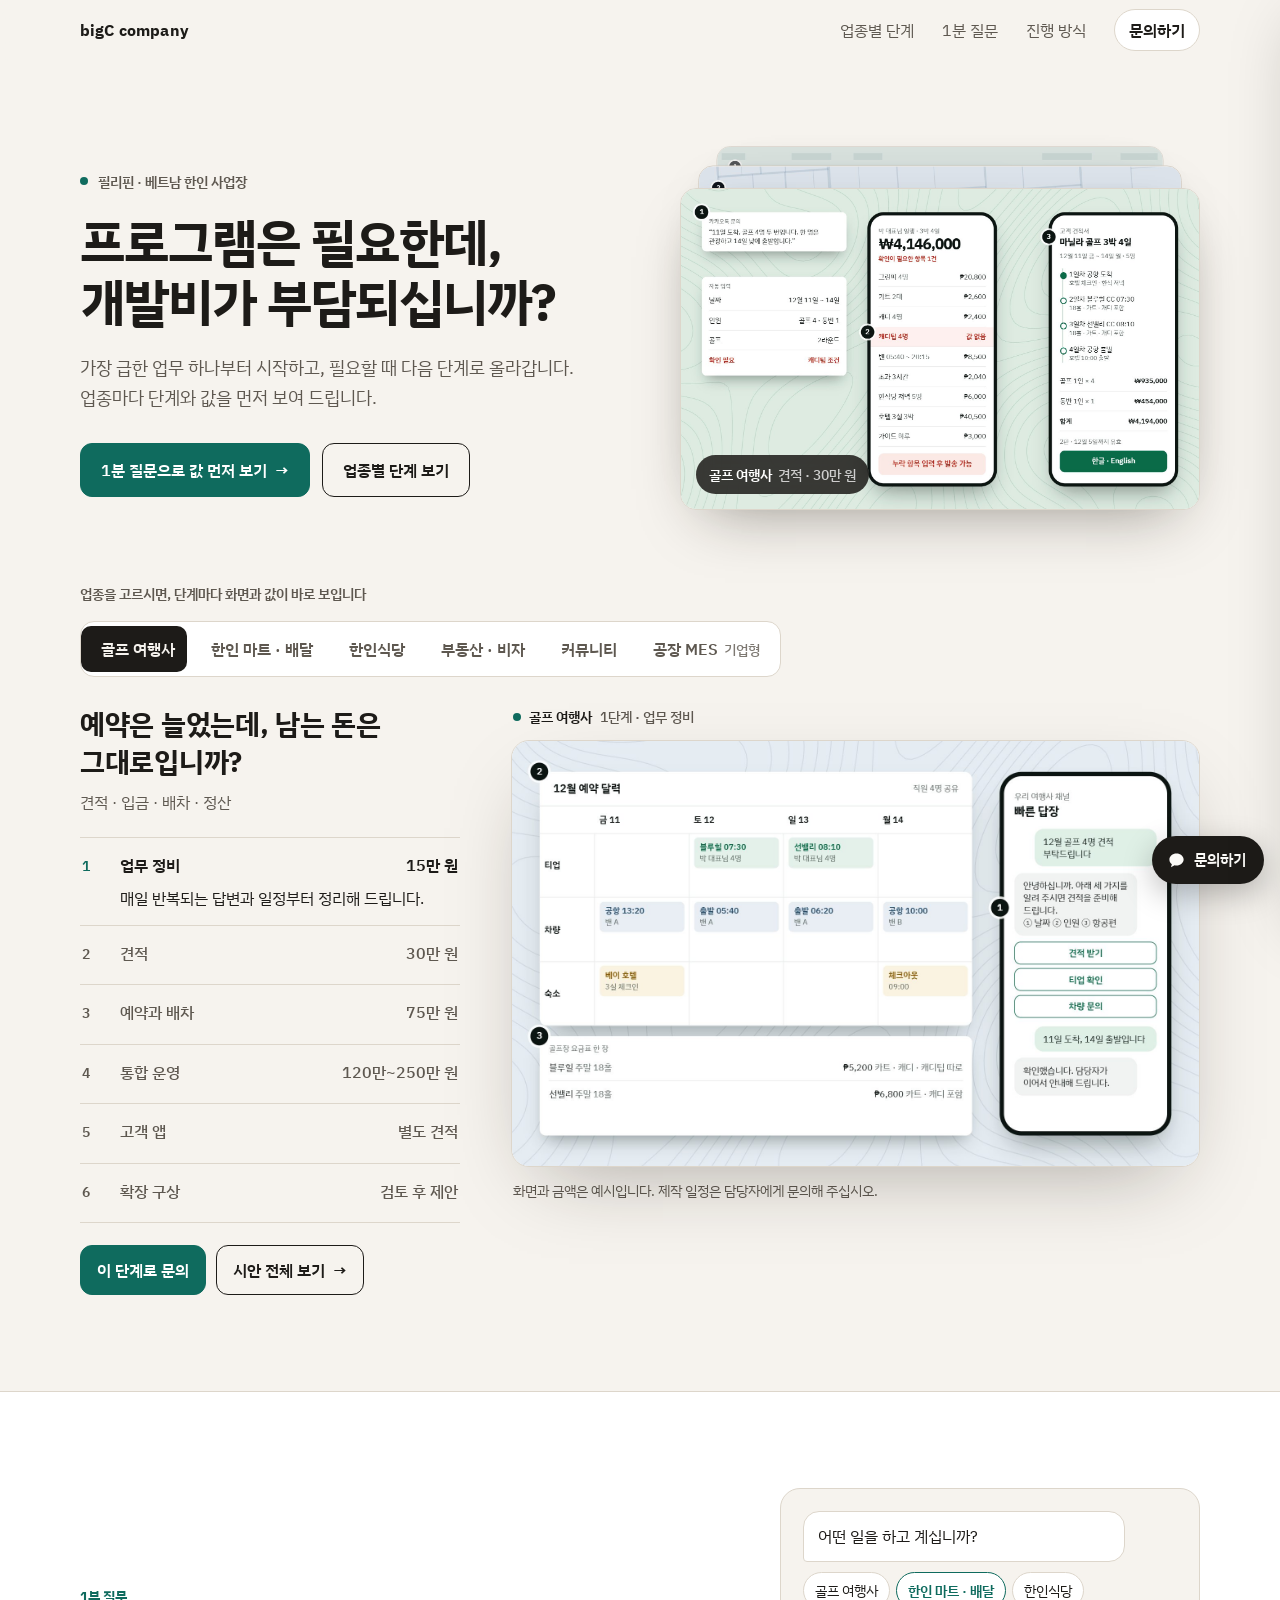
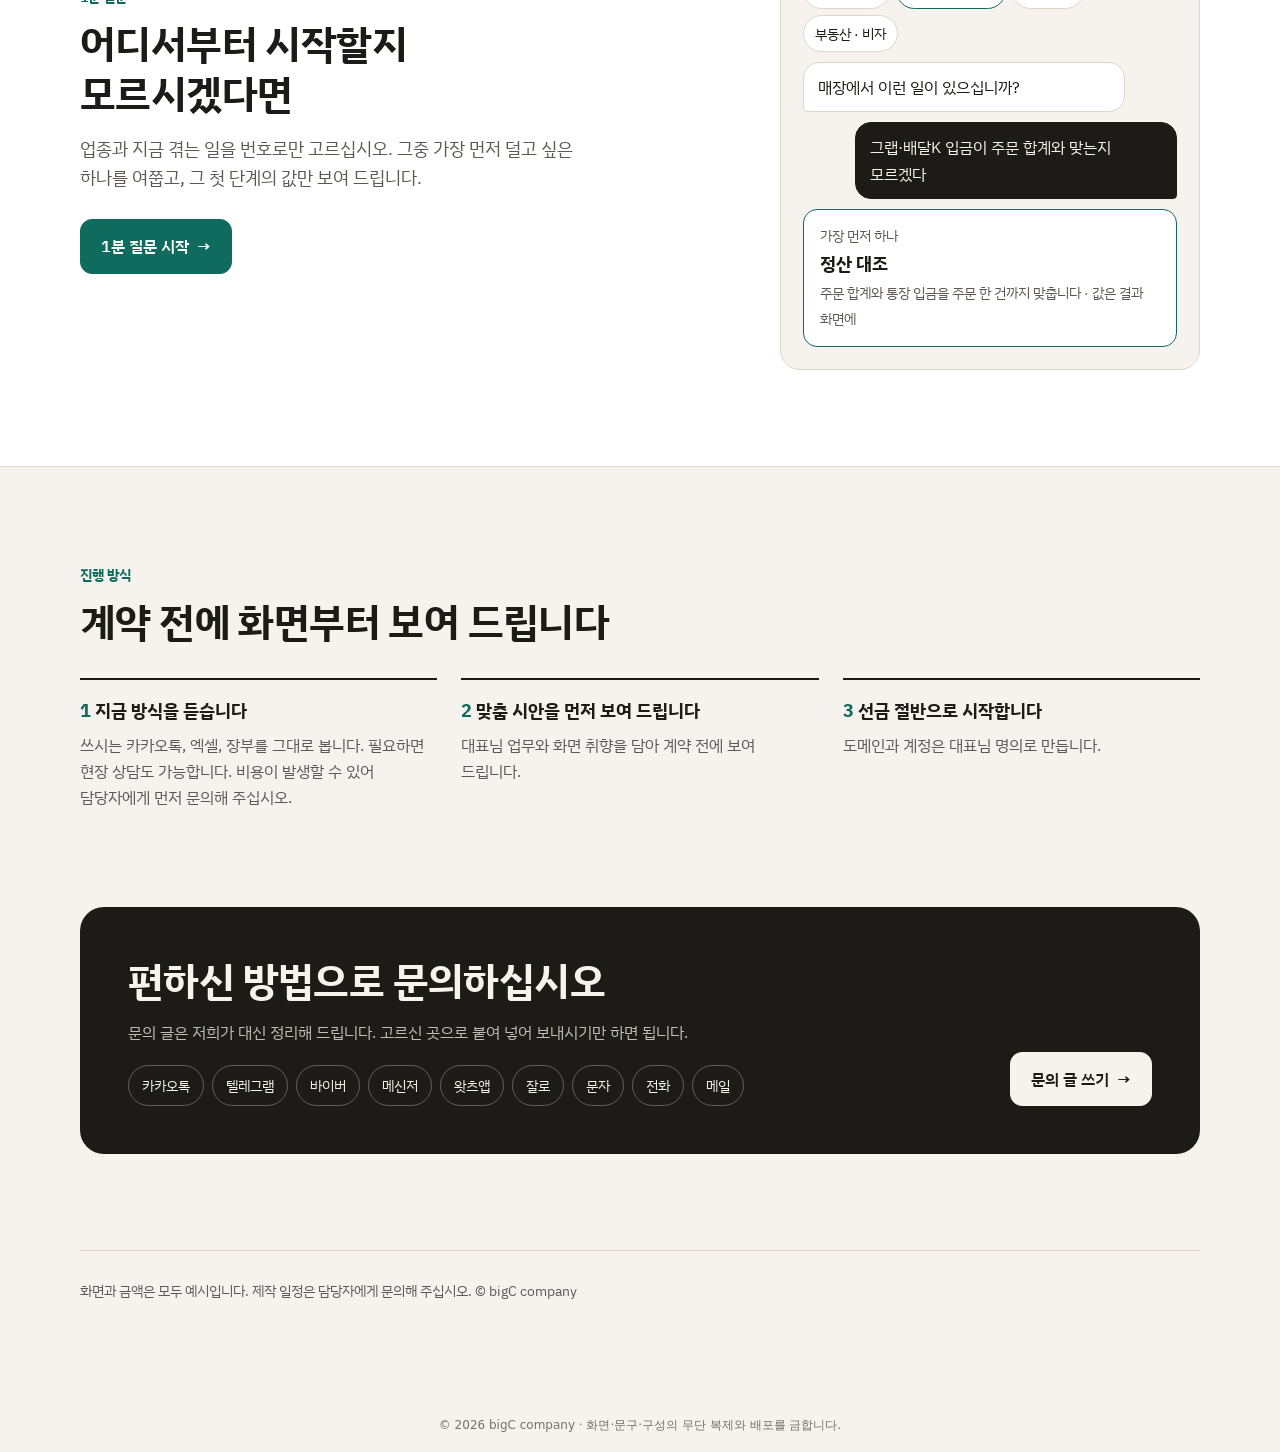
==== index.html @ 5a2be64c "Showroom: community, safer copy capture (173)(174)" ====
<!doctype html><html lang="ko"><head><meta charset="utf-8"><meta name="viewport" content="width=device-width,initial-scale=1,viewport-fit=cover">
<title>bigC company</title>
<meta name="description" content="가장 급한 업무 하나부터 시작하고, 필요할 때 다음 단계로 올라갑니다. 업종마다 단계와 값을 먼저 보여 드립니다."><meta property="og:type" content="website"><meta property="og:site_name" content="bigC company"><meta property="og:url" content="https://bigc-company.github.io/"><link rel="canonical" href="https://bigc-company.github.io/"><meta property="og:title" content="프로그램은 필요한데, 개발비가 부담되십니까?"><meta property="og:description" content="가장 급한 업무 하나부터 시작하고, 필요할 때 다음 단계로 올라갑니다. 업종마다 단계와 값을 먼저 보여 드립니다."><meta property="og:image" content="https://bigc-company.github.io/og.jpg?v=1"><meta property="og:image:width" content="1200"><meta property="og:image:height" content="600"><meta name="twitter:card" content="summary_large_image">
<link rel="preconnect" href="https://fonts.googleapis.com"><link rel="preconnect" href="https://fonts.gstatic.com" crossorigin>
<link href="https://fonts.googleapis.com/css2?family=IBM+Plex+Sans+KR:wght@400;500;600;700&display=swap" rel="stylesheet">
<style>
:root{--bg:#F6F3EE;--fg:#1D1B18;--mu:#5E5850;--ln:#DDD6CB;--cd:#FFFFFF;--ac:#0F6B5E;--acf:#FFFFFF;--hd:rgba(246,243,238,.82);color-scheme:light}
@media (prefers-color-scheme:dark){:root{--bg:#141311;--fg:#EEEAE3;--mu:#A39C92;--ln:#33302C;--cd:#1D1B19;--ac:#5CC2B0;--acf:#0B1F1C;--hd:rgba(20,19,17,.82);color-scheme:dark}}
*{box-sizing:border-box}
html{scroll-behavior:smooth;scroll-padding-top:72px}
body{margin:0;background:var(--bg);color:var(--fg);font:16px/1.65 "IBM Plex Sans KR",system-ui,-apple-system,"Apple SD Gothic Neo","Malgun Gothic",sans-serif;word-break:keep-all;-webkit-font-smoothing:antialiased}
a{color:inherit}
.w{max-width:1200px;margin:0 auto;padding-inline:clamp(16px,4vw,40px)}
button{font:inherit;color:inherit}
.btn{display:inline-flex;align-items:center;gap:8px;padding:13px 20px;border-radius:12px;border:1px solid var(--fg);background:transparent;font-weight:600;font-size:16px;text-decoration:none;cursor:pointer;transition:transform .2s,background .2s}
.btn:hover{transform:translateY(-2px)}.btn:focus-visible,.tab:focus-visible,.st button:focus-visible{outline:3px solid var(--ac);outline-offset:3px}
.btn.pri{background:var(--ac);border-color:var(--ac);color:var(--acf)}
.btn .ar{transition:transform .2s}.btn:hover .ar{transform:translateX(3px)}

/* header */
.top{position:sticky;top:0;z-index:20;padding-top:env(safe-area-inset-top,0px);background:var(--hd);-webkit-backdrop-filter:saturate(1.4) blur(14px);backdrop-filter:saturate(1.4) blur(14px);border-bottom:1px solid transparent;transition:border-color .2s}
.top.sc{border-bottom-color:var(--ln)}
.top .w{display:flex;align-items:center;justify-content:space-between;height:60px}
.brand{font-weight:700;letter-spacing:.01em;text-decoration:none;font-size:16px}
.top nav{display:flex;align-items:center;gap:clamp(14px,2.4vw,28px);font-size:16px}
.top nav a{text-decoration:none;color:var(--mu)}.top nav a:hover{color:var(--fg)}
.top nav .ask{color:var(--fg);font-weight:600;border:1px solid var(--ln);padding:7px 14px;border-radius:999px;background:var(--cd);cursor:pointer}
@media (max-width:720px){.top nav .hm{display:none}}

/* hero */
.hero{padding-block:clamp(44px,8vw,96px) clamp(28px,4vw,48px)}
.eb{margin:0 0 18px;color:var(--mu);font-weight:600;font-size:14px;display:flex;gap:10px;align-items:center}
.eb i{width:8px;height:8px;border-radius:50%;background:var(--ac);box-shadow:0 0 0 0 var(--ac);animation:pu 2.4s infinite}
@keyframes pu{0%{box-shadow:0 0 0 0 color-mix(in srgb,var(--ac) 55%,transparent)}70%{box-shadow:0 0 0 10px transparent}100%{box-shadow:0 0 0 0 transparent}}
h1{margin:0;font-size:clamp(34px,4vw,54px);line-height:1.18;letter-spacing:-.02em;font-weight:700}
h1 span{display:block}
.hero p.sub{margin:22px 0 0;color:var(--mu);font-size:18px;max-width:30em}
.cta{display:flex;flex-wrap:wrap;gap:12px;margin-top:30px}

.hero{display:grid;grid-template-columns:minmax(0,1fr) minmax(0,520px);gap:clamp(24px,4vw,64px);align-items:center}
@media (max-width:1000px){.hero{grid-template-columns:1fr}.hv{display:none}}
.hv{position:relative;aspect-ratio:1120/760;cursor:pointer;border:0;padding:0;background:none;text-align:left}
.hv .cd{position:absolute;left:0;right:0;bottom:0;aspect-ratio:1120/694;border-radius:16px;overflow:hidden;border:1px solid var(--ln);background:var(--cd);
  box-shadow:0 24px 60px -24px rgba(30,24,16,.4);transform-origin:50% 0;transition:transform .8s cubic-bezier(.2,.8,.2,1),opacity .8s,filter .8s}
.hv .cd img{width:100%;height:100%;object-fit:cover;object-position:50% 0;display:block}
.hv .cd[data-p="0"]{z-index:3;transform:none}
.hv .cd[data-p="1"]{z-index:2;transform:translateY(-7%) scale(.93);filter:brightness(.97)}
.hv .cd[data-p="2"]{z-index:1;transform:translateY(-13%) scale(.86);opacity:.7;filter:brightness(.94)}
.hv .cd[data-p="3"]{z-index:0;transform:translateY(-13%) scale(.86);opacity:0}
.hv .cd[data-p="out"]{z-index:4;transform:translateY(8%) scale(1.02);opacity:0}
.hv .lb{position:absolute;left:16px;bottom:16px;z-index:5;padding:8px 13px;border-radius:999px;background:rgba(20,18,15,.82);color:#fff;font-size:14px;font-weight:600;
  -webkit-backdrop-filter:blur(8px);backdrop-filter:blur(8px);transition:opacity .4s}
.hv .lb i{font-style:normal;opacity:.75;font-weight:500;margin-left:6px}
/* stage explorer */
.ex{padding-block:clamp(12px,3vw,24px) clamp(56px,8vw,96px)}
.ex>.w>h2{margin:0 0 16px;font-size:14px;font-weight:600;color:var(--mu)}
.tabs{position:relative;display:flex;gap:4px;padding:4px;border-radius:14px;background:var(--cd);border:1px solid var(--ln);overflow-x:auto;scrollbar-width:none;width:max-content;max-width:100%}
.tabs::-webkit-scrollbar{display:none}
.tab{position:relative;z-index:1;flex:none;padding:10px 16px;border:0;border-radius:10px;background:transparent;font-size:16px;font-weight:600;color:var(--mu);cursor:pointer;white-space:nowrap;transition:color .25s}
.tab[aria-selected="true"]{color:var(--bg)}
.tab small{font-weight:500;font-size:14px;opacity:.8;margin-left:6px}
.pill{position:absolute;z-index:0;top:4px;bottom:4px;left:0;width:0;border-radius:10px;background:var(--fg);transition:transform .4s cubic-bezier(.2,.8,.2,1),width .4s cubic-bezier(.2,.8,.2,1)}
.pane{display:grid;grid-template-columns:minmax(0,380px) minmax(0,1fr);gap:clamp(24px,4vw,56px);margin-top:28px;align-items:start}
@media (max-width:900px){.pane{grid-template-columns:1fr}.pane .vw{order:-1}}
.q{margin:0;font-size:28px;line-height:1.35;letter-spacing:-.01em;font-weight:700;min-height:2.7em}
.scope{margin:8px 0 0;color:var(--mu);font-size:16px}
.st{list-style:none;margin:22px 0 0;padding:0;border-top:1px solid var(--ln)}
.st li{border-bottom:1px solid var(--ln)}
.st button{display:grid;grid-template-columns:28px 1fr auto;gap:4px 10px;align-items:baseline;width:100%;padding:14px 2px;border:0;background:transparent;text-align:left;cursor:pointer;position:relative}
.st .n{font-size:14px;color:var(--mu);font-weight:600}
.st .nm{font-weight:600;font-size:16px}
.st .pr{font-weight:600;font-size:16px;font-variant-numeric:tabular-nums;text-align:right}
.st .more{grid-column:2/4;display:grid;grid-template-rows:0fr;transition:grid-template-rows .35s cubic-bezier(.2,.8,.2,1)}
.st .more>span{display:block;overflow:hidden;color:var(--mu);font-size:16px;min-height:0}
.st .more em{display:block;font-style:normal;color:var(--fg);font-size:16px;margin-top:2px}
.st .more small{display:inline-block;margin-top:6px;font-size:14px}
.st li.on .more{grid-template-rows:1fr}
.st li:not(.on) .nm,.st li:not(.on) .pr{color:var(--mu);font-weight:500}
.st li.on .n{color:var(--ac)}
.st .bar{position:absolute;left:0;bottom:-1px;height:2px;width:0;background:var(--ac)}
.st li.on .bar.run{animation:fill var(--dur,5s) linear forwards}
@keyframes fill{to{width:100%}}
.act{display:flex;flex-wrap:wrap;gap:10px;margin-top:22px}
.act .btn{padding:11px 16px}
.vw{position:relative}
.frame{position:relative;aspect-ratio:1120/694;border-radius:18px;overflow:hidden;background:var(--cd);border:1px solid var(--ln);box-shadow:0 30px 80px -30px rgba(30,24,16,.35)}
.frame img{position:absolute;inset:0;width:100%;height:100%;object-fit:cover;object-position:50% 0;opacity:0;transform:scale(1.025);transition:opacity .55s ease,transform 1.2s cubic-bezier(.2,.8,.2,1)}
.frame img.on{opacity:1;transform:none}
.cap{display:flex;gap:8px;align-items:center;margin:0 2px 12px;font-size:14px;font-weight:600;min-height:22px}
.cap i{font-style:normal;color:var(--mu);font-weight:500}
.cap:before{content:"";width:8px;height:8px;border-radius:50%;background:var(--ac)}
.note{margin:12px 2px 0;color:var(--mu);font-size:14px;display:flex;justify-content:space-between;gap:12px;flex-wrap:wrap}
.note a{color:var(--fg);font-weight:600;text-decoration:none}.note a:hover{text-decoration:underline}

/* 1-minute bot band */
.bot{padding-block:clamp(56px,8vw,96px);background:var(--cd);border-block:1px solid var(--ln)}
.bot .w{display:grid;grid-template-columns:1fr minmax(0,420px);gap:clamp(28px,5vw,72px);align-items:center}
@media (max-width:820px){.bot .w{grid-template-columns:1fr}}
.k{margin:0 0 10px;color:var(--ac);font-weight:700;font-size:14px}
h2.big{margin:0;font-size:clamp(28px,3.4vw,40px);line-height:1.25;letter-spacing:-.015em}
.bot p.d{margin:16px 0 26px;color:var(--mu);font-size:18px;max-width:30em}
.chat{display:flex;flex-direction:column;gap:10px;padding:22px;border-radius:20px;background:var(--bg);border:1px solid var(--ln)}
.chat>*{opacity:0;transform:translateY(10px);transition:opacity .45s,transform .45s cubic-bezier(.2,.8,.2,1)}
.chat.go>*{opacity:1;transform:none}
.chat.go>*:nth-child(2){transition-delay:.5s}.chat.go>*:nth-child(3){transition-delay:1.1s}.chat.go>*:nth-child(4){transition-delay:1.8s}.chat.go>*:nth-child(5){transition-delay:2.5s}
.bb{max-width:86%;padding:11px 14px;border-radius:16px 16px 16px 4px;background:var(--cd);border:1px solid var(--ln);font-size:16px}
.me{align-self:flex-end;border-radius:16px 16px 4px 16px;background:var(--fg);color:var(--bg);border-color:var(--fg)}
.ops{display:flex;flex-wrap:wrap;gap:6px}.ops span{padding:6px 11px;border-radius:999px;border:1px solid var(--ln);font-size:14px;background:var(--cd)}
.ops span.on{border-color:var(--ac);color:var(--ac);font-weight:600}
.res{padding:14px 16px;border-radius:14px;background:var(--cd);border:1px solid var(--ac)}
.res small{display:block;color:var(--mu);font-size:14px}.res b{display:block;font-size:18px;margin-top:2px}.res span{font-size:14px;color:var(--mu)}

/* how */
.how{padding-block:clamp(56px,8vw,96px) 0}
.how ol{list-style:none;margin:32px 0 0;padding:0;display:grid;grid-template-columns:repeat(3,1fr);gap:24px;counter-reset:n}
@media (max-width:760px){.how ol{grid-template-columns:1fr}}
.how li{counter-increment:n;padding-top:18px;position:relative}
.how li:before{content:"";position:absolute;left:0;top:0;height:2px;width:100%;background:var(--ln)}
.how li:after{content:"";position:absolute;left:0;top:0;height:2px;width:0;background:var(--fg);transition:width .9s cubic-bezier(.2,.8,.2,1)}
.how.go li:after{width:100%}.how.go li:nth-child(2):after{transition-delay:.25s}.how.go li:nth-child(3):after{transition-delay:.5s}
.how li b{display:block;font-size:18px;margin-bottom:6px}.how li b:before{content:counter(n) "  ";color:var(--ac)}
.how li span{color:var(--mu)}

/* ask */
.askb{padding-block:clamp(56px,8vw,96px)}
.askc{display:grid;grid-template-columns:1fr auto;gap:28px;align-items:end;padding:clamp(28px,4vw,48px);border-radius:24px;background:var(--fg);color:var(--bg)}
@media (max-width:760px){.askc{grid-template-columns:1fr}}
.askc h2{margin:0;font-size:clamp(28px,3.4vw,40px);line-height:1.25;letter-spacing:-.015em}
.askc p{margin:14px 0 0;opacity:.75;font-size:16px}
.rts{display:flex;flex-wrap:wrap;gap:8px;margin-top:20px}
.rts button{padding:8px 13px;border-radius:999px;border:1px solid color-mix(in srgb,var(--bg) 30%,transparent);background:transparent;color:var(--bg);font-size:14px;cursor:pointer}
.rts button:hover{background:color-mix(in srgb,var(--bg) 12%,transparent)}
.askc .btn{background:var(--bg);color:var(--fg);border-color:var(--bg)}
footer{padding-block:0 96px;color:var(--mu);font-size:14px}
footer p{margin:0;padding-top:28px;border-top:1px solid var(--ln)}

.rv{opacity:0;transform:translateY(18px);transition:opacity .7s,transform .7s cubic-bezier(.2,.8,.2,1)}.rv.go{opacity:1;transform:none}
@media (prefers-reduced-motion:reduce){html{scroll-behavior:auto}*,*:before,*:after{animation:none!important;transition:none!important}.rv,.chat>*{opacity:1;transform:none}}
</style><meta name="robots" content="noindex,nofollow,noarchive"></head><body>
<header class="top"><div class="w"><a class="brand" href="./">bigC company</a>
<nav aria-label="쇼룸"><a class="hm" href="#stages">업종별 단계</a><a class="hm" href="bot/">1분 질문</a><a class="hm" href="#how">진행 방식</a><button class="ask" type="button" data-ask>문의하기</button></nav></div></header>
<main>
<section class="hero w"><div>
  <p class="eb"><i></i>필리핀 · 베트남 한인 사업장</p>
  <h1><span>프로그램은 필요한데,</span><span>개발비가 부담되십니까?</span></h1>
  <p class="sub">가장 급한 업무 하나부터 시작하고, 필요할 때 다음 단계로 올라갑니다. 업종마다 단계와 값을 먼저 보여 드립니다.</p>
  <div class="cta"><a class="btn pri" href="bot/">1분 질문으로 값 먼저 보기 <span class="ar">→</span></a><a class="btn" href="#stages">업종별 단계 보기</a></div>
</div>
<button class="hv" type="button" aria-label="업종별 화면 보기"><span class="lb"></span></button>
</section>

<section class="ex" id="stages" aria-label="업종별 단계와 값"><div class="w">
  <h2>업종을 고르시면, 단계마다 화면과 값이 바로 보입니다</h2>
  <div class="tabs" role="tablist" aria-label="업종"><span class="pill" aria-hidden="true"></span></div>
  <div class="pane" role="tabpanel">
    <div class="tx">
      <h3 class="q"></h3><p class="scope"></p>
      <ol class="st"></ol>
      <div class="act"><button class="btn pri" type="button" data-stage-ask>이 단계로 문의</button><a class="btn" data-full href="#">시안 전체 보기 <span class="ar">→</span></a></div>
    </div>
    <div class="vw"><p class="cap" aria-live="polite"></p><div class="frame"></div>
      <p class="note"><span>화면과 금액은 예시입니다. 제작 일정은 담당자에게 문의해 주십시오.</span></p></div>
  </div>
</div></section>

<section class="bot"><div class="w">
  <div class="rv"><p class="k">1분 질문</p><h2 class="big">어디서부터 시작할지<br>모르시겠다면</h2>
    <p class="d">업종과 지금 겪는 일을 번호로만 고르십시오. 그중 가장 먼저 덜고 싶은 하나를 여쭙고, 그 첫 단계의 값만 보여 드립니다.</p>
    <a class="btn pri" href="bot/">1분 질문 시작 <span class="ar">→</span></a></div>
  <div class="chat" aria-hidden="true">
    <div class="bb">어떤 일을 하고 계십니까?</div>
    <div class="ops"><span>골프 여행사</span><span class="on">한인 마트 · 배달</span><span>한인식당</span><span>부동산 · 비자</span></div>
    <div class="bb">매장에서 이런 일이 있으십니까?</div>
    <div class="bb me">그랩·배달K 입금이 주문 합계와 맞는지 모르겠다</div>
    <div class="res"><small>가장 먼저 하나</small><b>정산 대조</b><span>주문 합계와 통장 입금을 주문 한 건까지 맞춥니다 · 값은 결과 화면에</span></div>
  </div>
</div></section>

<section class="how w" id="how"><p class="k">진행 방식</p><h2 class="big">계약 전에 화면부터 보여 드립니다</h2>
<ol>
<li><b>지금 방식을 듣습니다</b><span>쓰시는 카카오톡, 엑셀, 장부를 그대로 봅니다. 필요하면 현장 상담도 가능합니다. 비용이 발생할 수 있어 담당자에게 먼저 문의해 주십시오.</span></li>
<li><b>맞춤 시안을 먼저 보여 드립니다</b><span>대표님 업무와 화면 취향을 담아 계약 전에 보여 드립니다.</span></li>
<li><b>선금 절반으로 시작합니다</b><span>도메인과 계정은 대표님 명의로 만듭니다.</span></li>
</ol></section>

<section class="askb w" id="ask"><div class="askc rv">
  <div><h2>편하신 방법으로 문의하십시오</h2><p>문의 글은 저희가 대신 정리해 드립니다. 고르신 곳으로 붙여 넣어 보내시기만 하면 됩니다.</p>
  <div class="rts"><button type="button">카카오톡</button><button type="button">텔레그램</button><button type="button">바이버</button><button type="button">메신저</button><button type="button">왓츠앱</button><button type="button">잘로</button><button type="button">문자</button><button type="button">전화</button><button type="button">메일</button></div></div>
  <button class="btn" type="button" data-ask>문의 글 쓰기 <span class="ar">→</span></button>
</div></section>
</main>
<footer class="w"><p>화면과 금액은 모두 예시입니다. 제작 일정은 담당자에게 문의해 주십시오. © bigC company</p></footer>
<script>
const TR = [{"slug": "golf", "label": "골프 여행사", "tag": "", "trade": "골프 여행사", "short": "골프 여행사", "q": "예약은 늘었는데, 남는 돈은 그대로입니까?", "scope": "견적 · 입금 · 배차 · 정산", "url": "golf/", "stages": [{"name": "업무 정비", "price": "15만 원", "extra": "", "lines": ["매일 반복되는 답변과 일정부터", "정리해 드립니다."], "img": "_hub/golf-0.jpg"}, {"name": "견적", "price": "30만 원", "extra": "", "lines": ["빠진 항목이 있는 견적은", "발송되지 않습니다."], "img": "_hub/golf-1.jpg"}, {"name": "예약과 배차", "price": "75만 원", "extra": "", "lines": ["입금과 배차가 확인된 예약만", "확정됩니다."], "img": "_hub/golf-2.jpg"}, {"name": "통합 운영", "price": "120만~250만 원", "extra": "", "lines": ["오늘 통장에 있는 돈과", "실제로 남는 돈을 나누어 보여 드립니다."], "img": "_hub/golf-3.jpg"}, {"name": "고객 앱", "price": "별도 견적", "extra": "", "lines": ["고객이 공항에 도착하기 전부터", "일정 안내가 시작됩니다."], "img": "_hub/golf-4.jpg"}, {"name": "확장 구상", "price": "검토 후 제안", "extra": "", "lines": ["항공편이 지연되면,", "바뀐 일정이 먼저 준비됩니다."], "img": "_hub/golf-5.jpg"}]}, {"slug": "mart", "label": "한인 마트 · 배달", "tag": "", "trade": "한인 마트 · 배달", "short": "한인 마트", "q": "앱마다 주문은 쌓이는데, 재고와 입금액은 맞습니까?", "scope": "앱 주문 · 재고 · 정산 대조", "url": "mart/", "stages": [{"name": "품목 정비", "price": "30만 원", "extra": "", "lines": ["앱마다 다른 품목과 가격을", "한 장에 맞춥니다."], "img": "_hub/mart-0.jpg"}, {"name": "정산 대조", "price": "100만 원", "extra": "월 관리 15만 원 별도", "lines": ["주문 합계와 통장 입금액을", "주문 한 건까지 맞춥니다."], "img": "_hub/mart-1.jpg"}, {"name": "재고 관리", "price": "180만 원", "extra": "", "lines": ["어느 앱에서 팔려도", "재고는 한 곳에서 줄어듭니다."], "img": "_hub/mart-2.jpg"}, {"name": "통합 운영", "price": "380만~490만 원", "extra": "월 관리 15만 원 별도", "lines": ["주문, 재고, 정산을", "한 화면에서 마감합니다."], "img": "_hub/mart-3.jpg"}, {"name": "고객 앱", "price": "별도 견적", "extra": "", "lines": ["단골 고객은", "매장으로 바로 주문합니다."], "img": "_hub/mart-4.jpg"}, {"name": "확장 구상", "price": "검토 후 제안", "extra": "", "lines": ["품절되기 전에,", "발주서가 먼저 준비됩니다."], "img": "_hub/mart-5.jpg"}]}, {"slug": "restaurant", "label": "한인식당", "tag": "", "trade": "한인식당", "short": "한인식당", "q": "퇴사한 직원의 3년 전 근무 기록, 지금 꺼내실 수 있습니까?", "scope": "근무 기록과 급여 · 재고 · 앱 정산", "url": "restaurant/", "stages": [{"name": "서류 정비", "price": "30만 원", "extra": "", "lines": ["감독관이 찾을 서류를", "직원별로 먼저 맞춥니다."], "img": "_hub/restaurant-0.jpg"}, {"name": "근무 기록과 급여", "price": "250만 원", "extra": "월 관리 15만 원 별도", "lines": ["퇴사 뒤의 청구도,", "하루 단위 서명으로 확인합니다."], "img": "_hub/restaurant-1.jpg"}, {"name": "재고와 원가", "price": "180만 원", "extra": "", "lines": ["한 그릇을 팔 때마다", "재료와 남는 돈을 계산합니다."], "img": "_hub/restaurant-2.jpg"}, {"name": "주문과 정산", "price": "180만 원", "extra": "월 관리 15만 원 별도", "lines": ["앱 주문과 통장 입금액을", "주문 한 건까지 맞춥니다."], "img": "_hub/restaurant-3.jpg"}, {"name": "토탈 운영", "price": "580만~750만 원", "extra": "월 관리 25만 원 별도", "lines": ["문을 닫기 전에,", "오늘 남은 돈을 확인합니다."], "img": "_hub/restaurant-4.jpg"}, {"name": "확장 구상", "price": "검토 후 제안", "extra": "", "lines": ["다음 주 근무표가", "주문량에 맞춰 준비됩니다."], "img": "_hub/restaurant-5.jpg"}]}, {"slug": "agent", "label": "부동산 · 비자", "tag": "", "trade": "부동산 · 비자 사무실", "short": "부동산 · 비자", "q": "같은 설명을, 오늘은 몇 번 보내셨습니까?", "scope": "반복 답변 · 고객 서류", "url": "agent/", "stages": [{"name": "답변 정비", "price": "25만 원", "extra": "", "lines": ["매번 다시 쓰던 설명을", "안내 하나로 정리합니다."], "img": "_hub/agent-0.jpg"}, {"name": "개인 페이지", "price": "60만 원", "extra": "", "lines": ["상담 전에 질문으로", "고객의 상황을 수집합니다."], "img": "_hub/agent-1.jpg"}, {"name": "답변 관리", "price": "110만 원", "extra": "월 관리 5만 원 별도", "lines": ["규정이 바뀌면, 예전 안내를 읽은", "고객부터 챙깁니다."], "img": "_hub/agent-2.jpg"}, {"name": "고객과 서류", "price": "130만 원", "extra": "월 관리 5만 원 별도", "lines": ["고객마다 빠진 서류와", "다음 날짜를 확인합니다."], "img": "_hub/agent-3.jpg"}, {"name": "통합 운영", "price": "320만~400만 원", "extra": "월 관리 10만 원 별도", "lines": ["하루를 마칠 때,", "직접 응대할 문의만 남습니다."], "img": "_hub/agent-4.jpg"}, {"name": "확장 구상", "price": "검토 후 제안", "extra": "", "lines": ["밤사이 온 문의에", "아침 회신 초안이 준비됩니다."], "img": "_hub/agent-5.jpg"}]}, {"slug": "community", "label": "커뮤니티", "tag": "", "trade": "커뮤니티 · 검색 노출", "short": "커뮤니티", "q": "카톡방에서 어제 한 답을, 오늘 또 쓰고 계십니까?", "scope": "자주 받는 질문 · 업체 목록 · 검색과 AI 인용", "url": "community/", "stages": [{"name": "운영 정비", "price": "50만 원", "extra": "첫 다섯 곳 25만 원", "lines": ["같은 질문에는", "정리된 답 링크 하나로 답합니다."], "img": "_hub/community-0.jpg"}, {"name": "커뮤니티 열기", "price": "160만 원", "extra": "첫 다섯 곳 80만 원 · 월 관리 5만 원 별도", "lines": ["누구나 읽고 회원이 쓰는", "우리 커뮤니티를 엽니다."], "img": "_hub/community-1.jpg"}, {"name": "업체 목록과 광고", "price": "360만 원", "extra": "첫 다섯 곳 180만 원 · 월 관리 10만 원 별도", "lines": ["질문 글을 읽은 회원이", "맞는 업체에 바로 문의합니다."], "img": "_hub/community-2.jpg"}, {"name": "검색과 AI 인용", "price": "200만 원", "extra": "첫 다섯 곳 100만 원 · 월 관리 15만 원 별도", "lines": ["회원들이 묻는 질문에", "확인일과 출처를 붙여 답합니다."], "img": "_hub/community-3.jpg"}, {"name": "통합 운영", "price": "600만~800만 원", "extra": "첫 다섯 곳 300만~400만 원 · 월 관리 20만 원 별도", "lines": ["회원의 견적 요청이", "맞는 업체로 이어집니다."], "img": "_hub/community-4.jpg"}, {"name": "확장 구상", "price": "검토 후 제안", "extra": "", "lines": ["공지가 바뀌면,", "예전 답을 읽은 회원부터 챙깁니다."], "img": "_hub/community-5.jpg"}]}, {"slug": "mes", "label": "공장 MES", "tag": "기업형", "trade": "공장 생산관리(MES)", "short": "공장 MES", "q": "아직도 수기로 업무지시와 생산라인에 제작을 부탁하고 계십니까?", "scope": "오더와 납기 · 현장 입력 · 공장 밖 앱 · 3분 데모", "url": "mes/", "stages": [{"name": "업무 정비", "price": "80만 원", "extra": "첫 다섯 곳 시범가 · 정가 160만 원", "lines": ["현장 방문 진단, 오더·작업지시 양식 정리, 엑셀 정돈"], "img": "_hub/mes-0.jpg"}, {"name": "오더와 납기", "price": "200만 원", "extra": "첫 다섯 곳 시범가 · 정가 400만 원", "lines": ["엑셀 붙여넣기 오더 등록, 작업지시, 끝나는 시각 계산, 늦어질 오더 알림"], "img": "_hub/mes-1.jpg"}, {"name": "현장 입력과 현황판", "price": "240만 원", "extra": "첫 다섯 곳 시범가 · 정가 480만 원", "lines": ["작업자 휴대폰 입력(현지어), 본사 화면, 벽 TV, 공장 밖 휴대폰 앱 실시간 확인, 인터넷 끊김 보관"], "img": "_hub/mes-2.jpg"}, {"name": "재고와 불량 추적", "price": "260만 원", "extra": "첫 다섯 곳 시범가 · 정가 520만 원", "lines": ["원사 재고와 남은 오더 대조, 불량 기록, 패킹 잔량"], "img": "_hub/mes-3.jpg"}, {"name": "통합 운영", "price": "800만~1,000만 원", "extra": "첫 다섯 곳 시범가 · 정가 1,600만~2,000만 원", "lines": ["위 전부 + 질문창, 잘로·카톡 알림, 역할별 권한, 지워지지 않는 기록, 3개 언어"], "img": "_hub/mes-4.jpg"}]}];
(() => {
  const $ = (s, r = document) => r.querySelector(s), $$ = (s, r = document) => [...r.querySelectorAll(s)];
  const RM = matchMedia('(prefers-reduced-motion: reduce)').matches;
  const tabs = $('.tabs'), pill = $('.pill'), st = $('.st'), frame = $('.frame'), cap = $('.cap');
  let ti = 0, si = 0, auto = !RM, timer = 0, seen = false;
  const DUR = 5200;
  tabs.insertAdjacentHTML('beforeend', TR.map((t, i) => `<button class="tab" role="tab" id="tab-${t.slug}" aria-selected="${i ? 'false' : 'true'}" tabindex="${i ? -1 : 0}">${t.label}${t.tag ? `<small>${t.tag}</small>` : ''}</button>`).join(''));
  const tabEls = $$('.tab', tabs);
  const imgs = {};
  const img = (src) => { if (!imgs[src]) { const im = new Image(); im.src = src; im.alt = ''; im.decoding = 'async'; imgs[src] = im; } return imgs[src]; };
  const movePill = () => { const b = tabEls[ti]; pill.style.width = b.offsetWidth + 'px'; pill.style.transform = `translateX(${b.offsetLeft - 4}px)`; };

  function showTab(i, keepStage) {
    ti = i; const t = TR[i];
    tabEls.forEach((b, k) => { b.setAttribute('aria-selected', k === i); b.tabIndex = k === i ? 0 : -1; });
    movePill(); tabEls[i].scrollIntoView({ block: 'nearest', inline: 'nearest', behavior: RM ? 'auto' : 'smooth' });
    $('.q').textContent = t.q; $('.scope').textContent = t.scope; $('[data-full]').href = t.url;
    st.innerHTML = t.stages.map((s, k) => `<li><button type="button"><span class="n">${k + 1}</span><span class="nm">${s.name}</span><span class="pr">${s.price}</span><span class="more"><span><em>${s.lines.join(' ')}</em>${s.extra ? `<small>${s.extra}</small>` : ''}</span></span><span class="bar"></span></button></li>`).join('');
    t.stages.forEach((s) => img(s.img));
    showStage(keepStage ? Math.min(si, t.stages.length - 1) : 0);
  }
  function showStage(k) {
    si = k; const t = TR[ti], s = t.stages[k];
    $$('li', st).forEach((li, j) => li.classList.toggle('on', j === k));
    const im = img(s.img);
    if (im.parentNode !== frame) frame.appendChild(im);
    requestAnimationFrame(() => { $$('img', frame).forEach((x) => x.classList.toggle('on', x === im)); });
    cap.innerHTML = `${t.short} <i>${k + 1}단계 · ${s.name}</i>`;
    run();
  }
  function run() {
    clearTimeout(timer);
    $$('.bar', st).forEach((b) => b.classList.remove('run'));
    if (!auto || !seen) return;
    const bar = $$('.bar', st)[si]; void bar.offsetWidth; bar.style.setProperty('--dur', DUR + 'ms'); bar.classList.add('run');
    timer = setTimeout(() => {
      const t = TR[ti];
      if (si + 1 < t.stages.length) showStage(si + 1); else showTab((ti + 1) % TR.length);
    }, DUR);
  }
  const stop = () => { if (auto) { auto = false; run(); } };
  tabs.addEventListener('click', (e) => { const b = e.target.closest('.tab'); if (!b) return; stop(); showTab(tabEls.indexOf(b)); });
  tabs.addEventListener('keydown', (e) => {
    if (!/Arrow(Left|Right)|Home|End/.test(e.key)) return; e.preventDefault(); stop();
    const n = e.key === 'Home' ? 0 : e.key === 'End' ? TR.length - 1 : (ti + (e.key === 'ArrowRight' ? 1 : -1) + TR.length) % TR.length;
    showTab(n); tabEls[n].focus();
  });
  st.addEventListener('click', (e) => { const li = e.target.closest('li'); if (!li) return; stop(); showStage($$('li', st).indexOf(li)); });
  $('[data-stage-ask]').addEventListener('click', () => { stop(); const t = TR[ti], s = t.stages[si]; window.bigcAsk && bigcAsk.open({ trade: t.trade, stage: s.name, price: s.price }); });
  $$('[data-ask]').forEach((b) => b.addEventListener('click', () => window.bigcAsk && bigcAsk.open()));
  $$('.rts button').forEach((b) => b.addEventListener('click', () => window.bigcAsk && bigcAsk.open()));
  addEventListener('resize', movePill);
  document.fonts && document.fonts.ready.then(movePill);
  // autoplay only while the explorer is on screen; pause when the tab is hidden
  new IntersectionObserver(([en]) => { seen = en.isIntersecting; run(); }, { threshold: .35 }).observe($('.pane'));
  document.addEventListener('visibilitychange', () => { seen = !document.hidden && seen; run(); });
  // scroll reveals
  const io = new IntersectionObserver((es) => es.forEach((en) => { if (en.isIntersecting) { en.target.classList.add('go'); io.unobserve(en.target); } }), { threshold: .3 });
  $$('.rv,.chat,.how').forEach((n) => io.observe(n));
  addEventListener('scroll', () => $('.top').classList.toggle('sc', scrollY > 8), { passive: true });
  // hero: one real scene per trade, stacked; the front card steps away every few seconds. Click = open that trade below.
  const hv = $('.hv'), lb = $('.lb', hv);
  const pick = TR.map((t, i) => ({ i, t, s: t.stages[Math.min(1, t.stages.length - 1)] }));
  const cds = pick.map((p) => { const d = document.createElement('span'); d.className = 'cd'; d.innerHTML = `<img src="${p.s.img}" alt="" decoding="async">`; hv.insertBefore(d, lb); return d; });
  let hf = 0;
  const lay = () => { cds.forEach((d, k) => d.dataset.p = Math.min(3, (k - hf + cds.length) % cds.length)); const p = pick[hf]; lb.innerHTML = `${p.t.short}<i>${p.s.name} · ${p.s.price}</i>`; };
  lay();
  if (!RM && cds.length > 1) setInterval(() => { if (document.hidden) return; const f = cds[hf]; f.dataset.p = 'out'; hf = (hf + 1) % cds.length;
    setTimeout(lay, 30); }, 3600);
  hv.addEventListener('click', () => { stop(); showTab(pick[hf].i); showStage(Math.min(1, TR[pick[hf].i].stages.length - 1)); $('#stages').scrollIntoView({ behavior: RM ? 'auto' : 'smooth' }); });
  showTab(0);
})();
</script>
<script src="_s/config.js"></script><script src="_s/shell.js" data-root="./" data-page="hub" data-trade="" data-region="ph" defer></script><p style="margin:0;padding:18px 16px calc(18px + env(safe-area-inset-bottom,0px));text-align:center;font:12px/1.5 system-ui,sans-serif;opacity:.6">© 2026 bigC company · 화면·문구·구성의 무단 복제와 배포를 금합니다.</p></body></html>
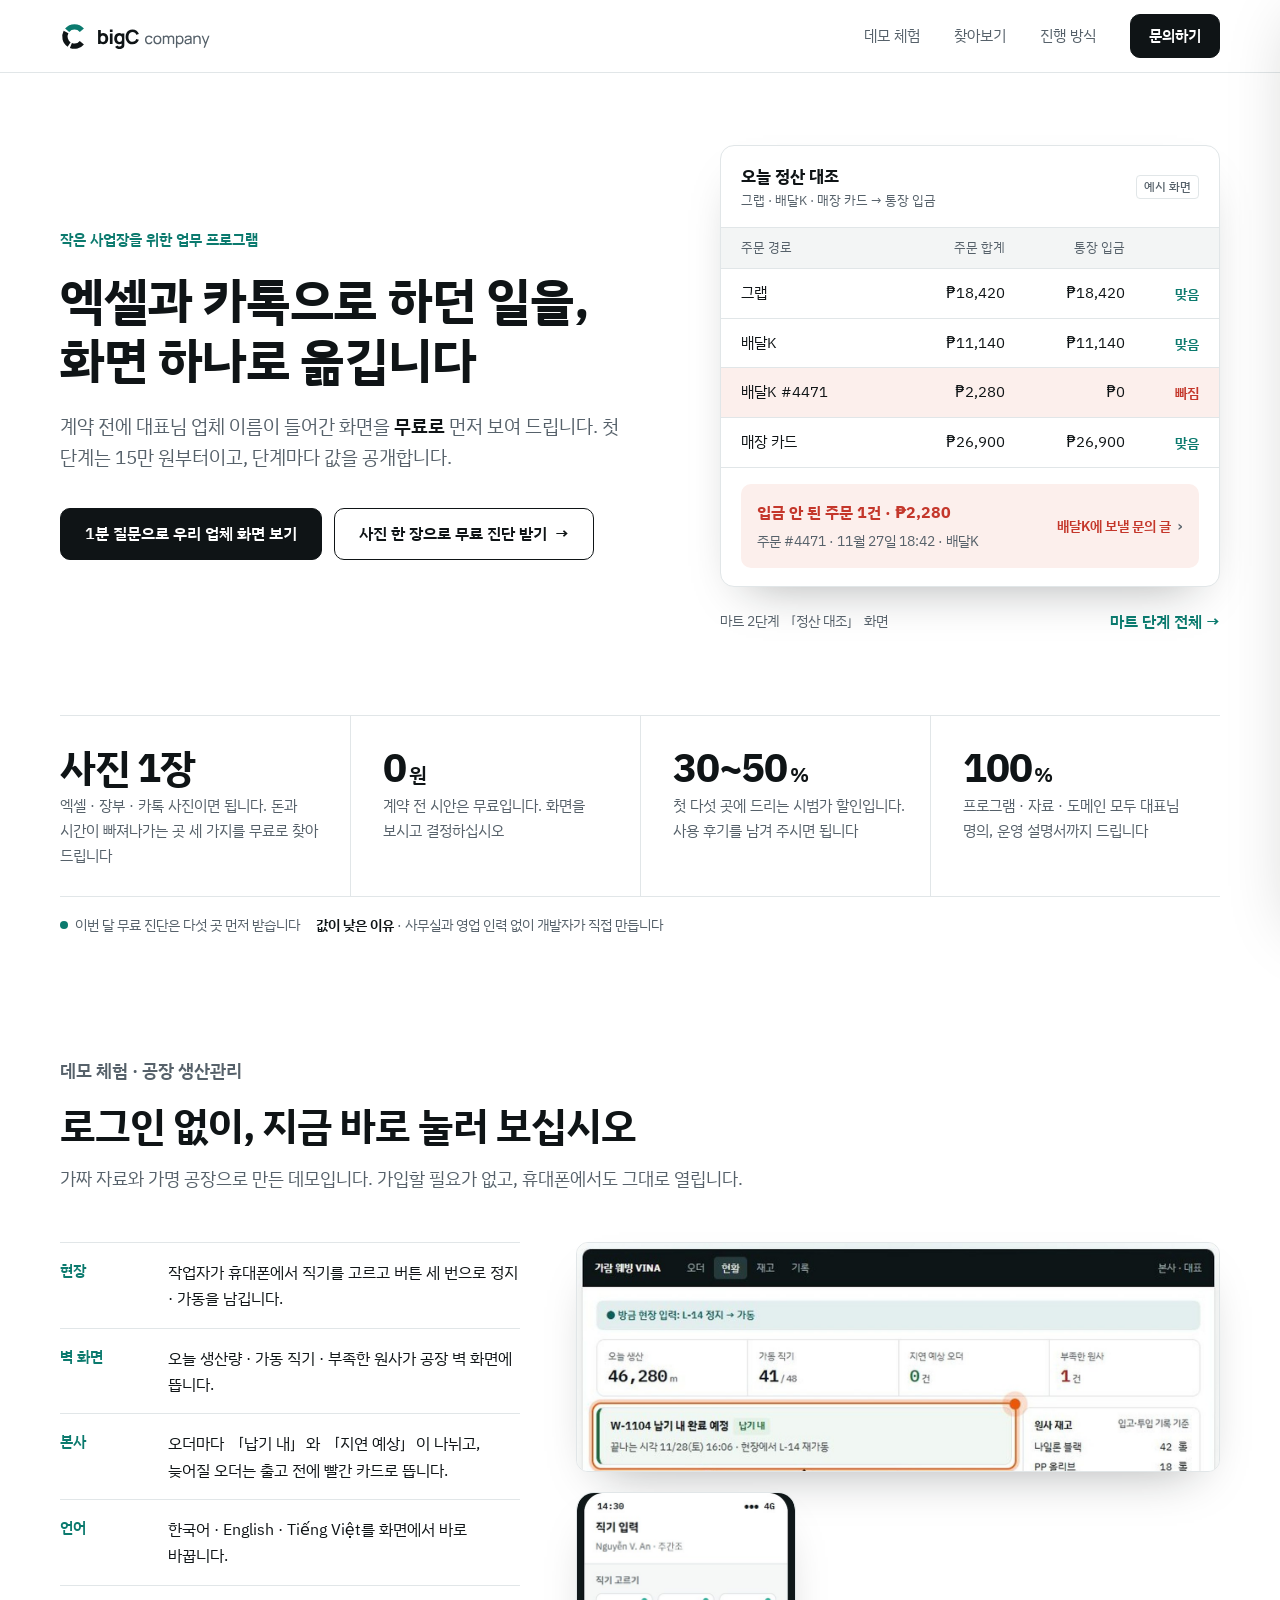
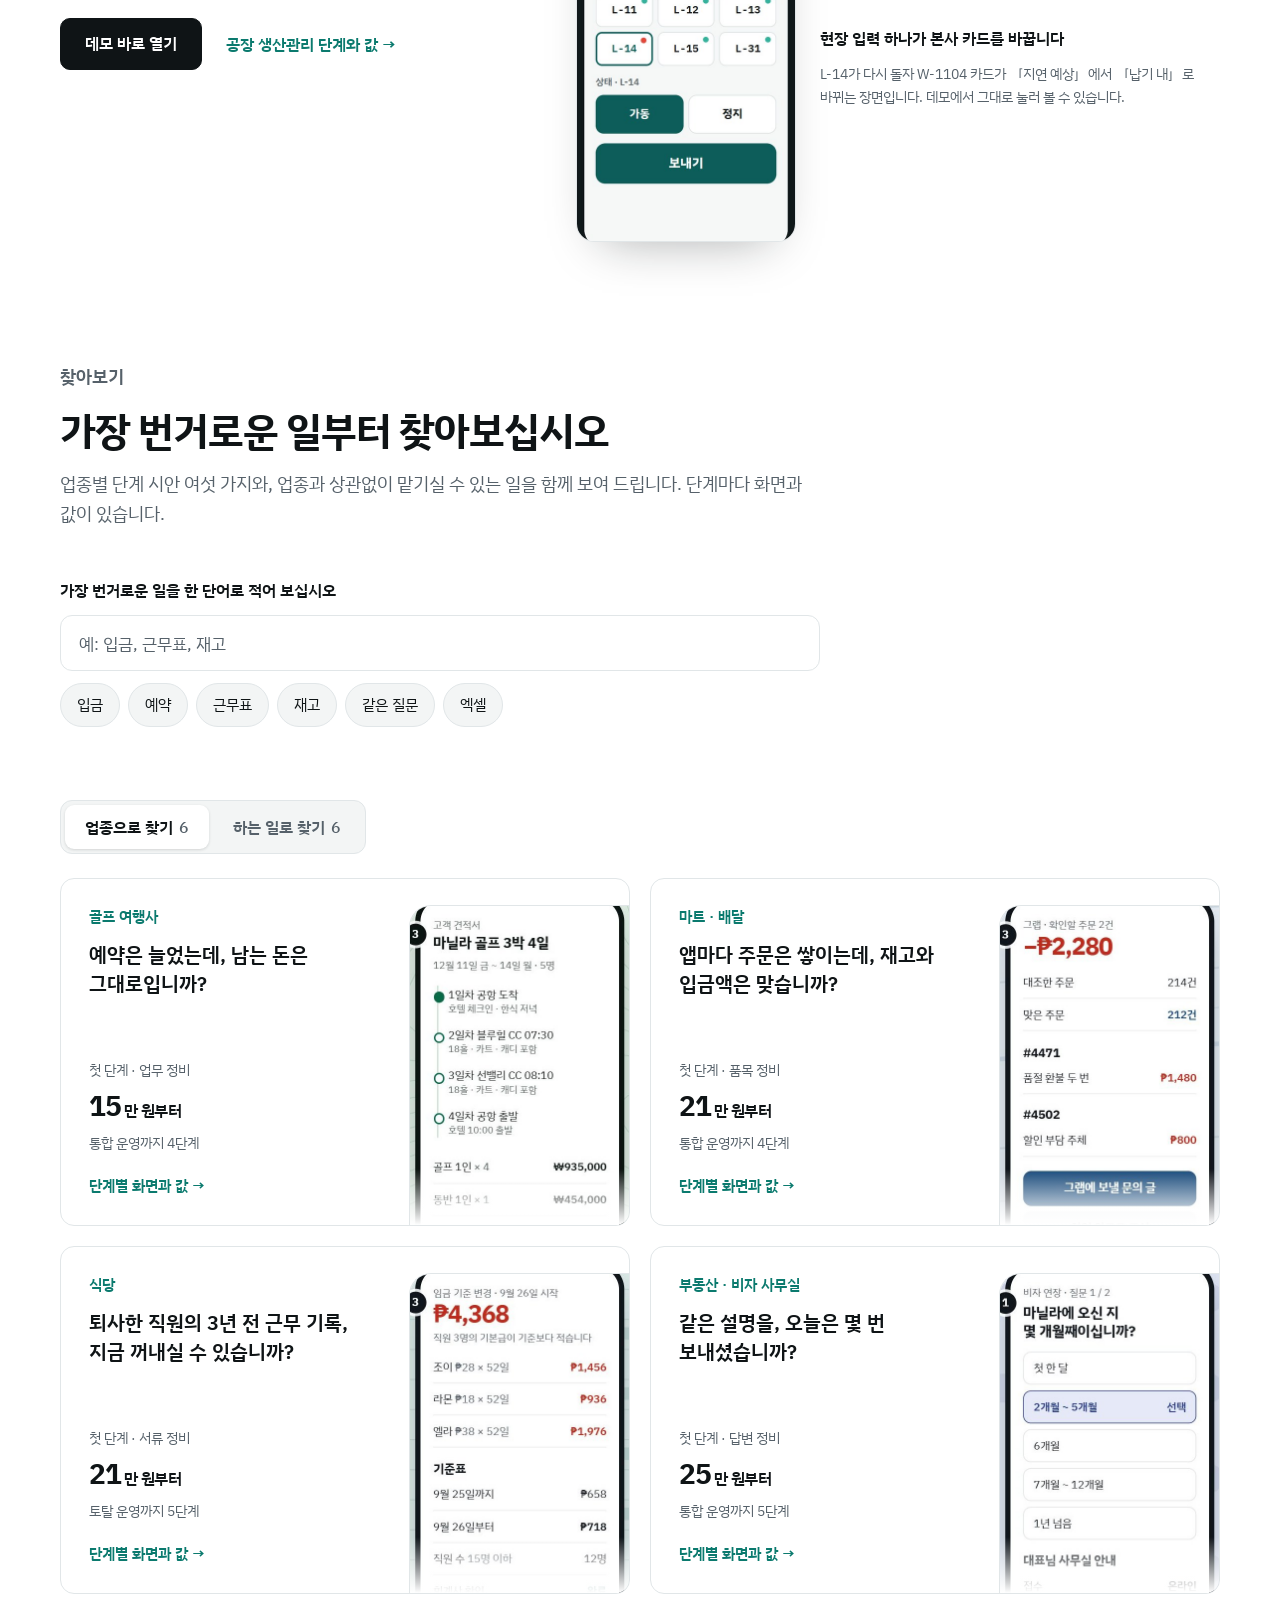
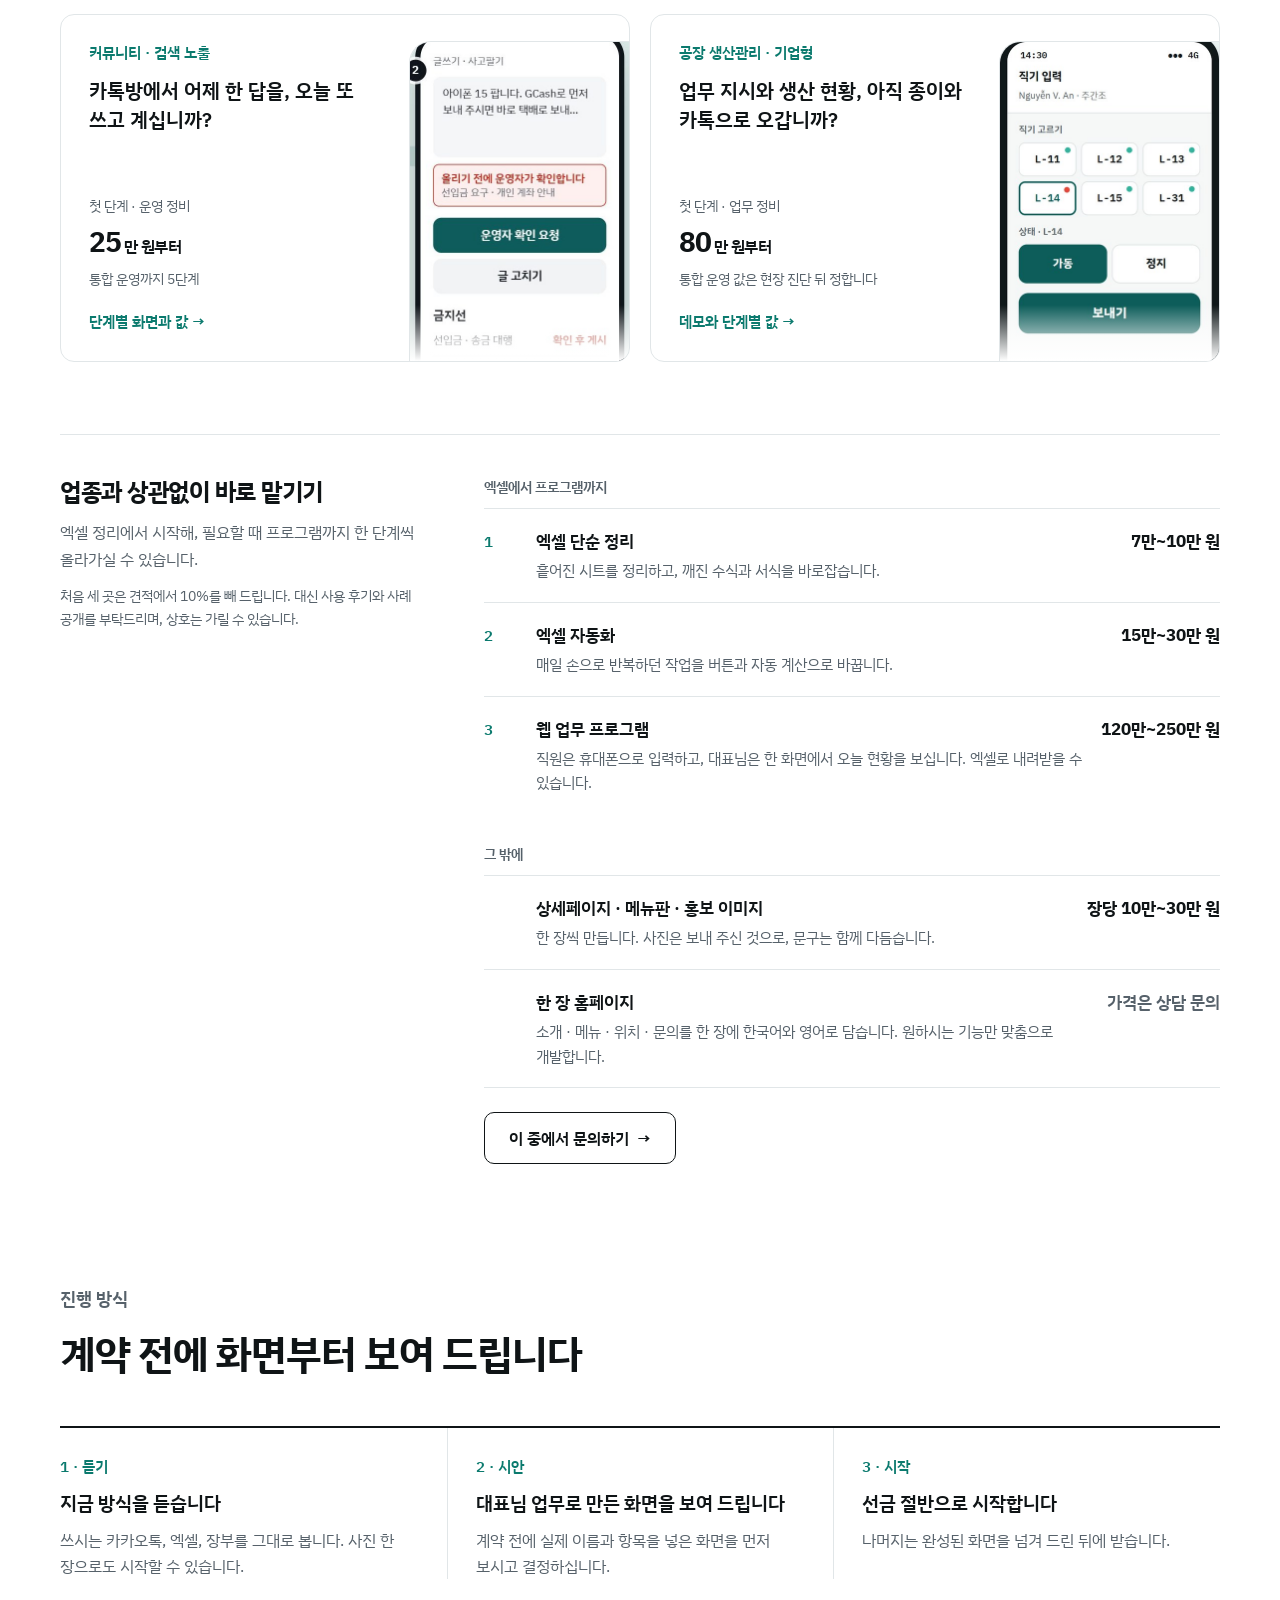
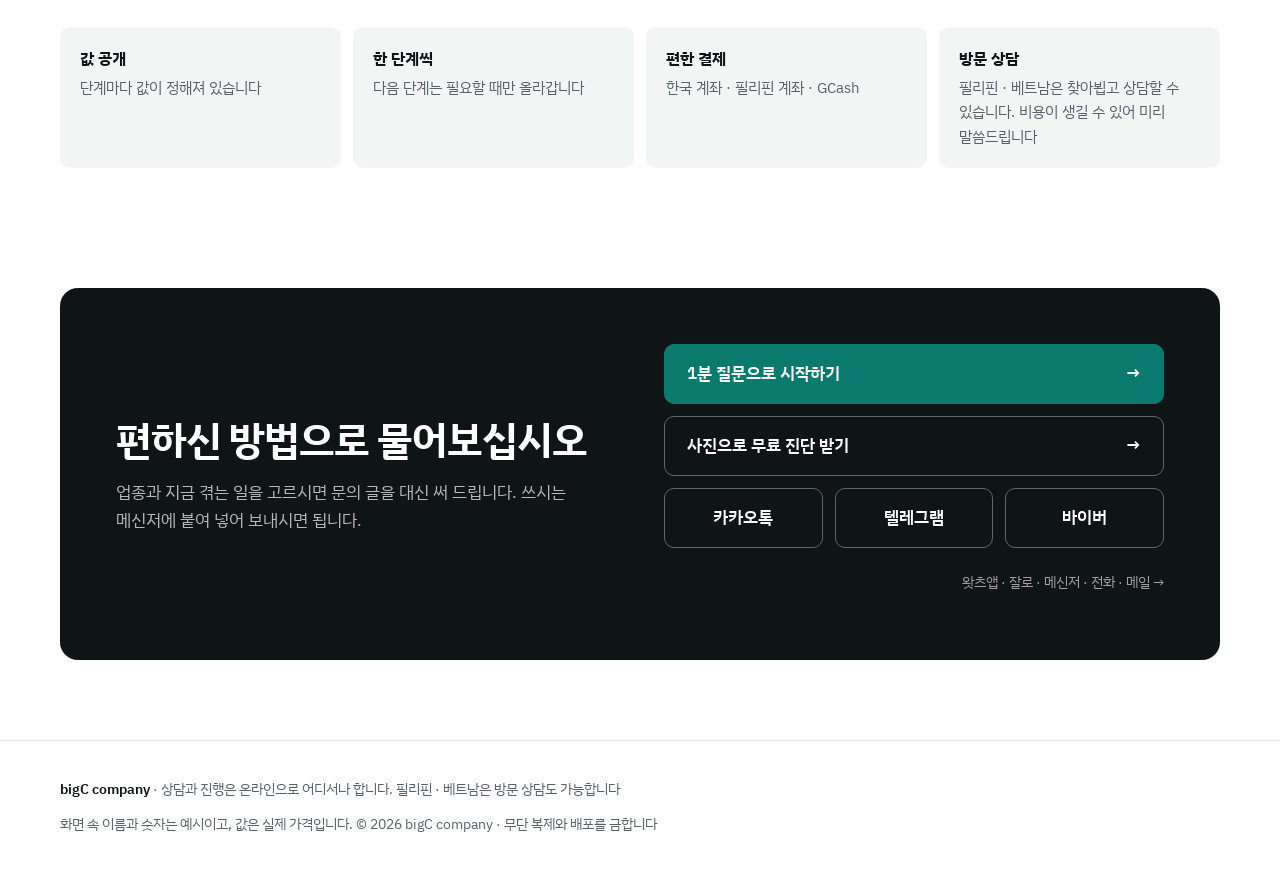
==== commit 86d71829: "showroom v7 hub + landing 2.0 x5 + brand header on MES/bot (182)(183)" ====
--- a/index.html
+++ b/index.html
@@ -1,268 +1,591 @@
-<!doctype html><html lang="ko"><head><meta charset="utf-8"><meta name="viewport" content="width=device-width,initial-scale=1,viewport-fit=cover">
-<title>bigC company</title>
-<meta name="description" content="가장 급한 업무 하나부터 시작하고, 필요할 때 다음 단계로 올라갑니다. 업종마다 단계와 값을 먼저 보여 드립니다."><meta property="og:type" content="website"><meta property="og:site_name" content="bigC company"><meta property="og:url" content="https://bigc-company.github.io/"><link rel="canonical" href="https://bigc-company.github.io/"><meta property="og:title" content="프로그램은 필요한데, 개발비가 부담되십니까?"><meta property="og:description" content="가장 급한 업무 하나부터 시작하고, 필요할 때 다음 단계로 올라갑니다. 업종마다 단계와 값을 먼저 보여 드립니다."><meta property="og:image" content="https://bigc-company.github.io/og.jpg?v=1"><meta property="og:image:width" content="1200"><meta property="og:image:height" content="600"><meta name="twitter:card" content="summary_large_image">
-<link rel="preconnect" href="https://fonts.googleapis.com"><link rel="preconnect" href="https://fonts.gstatic.com" crossorigin>
-<link href="https://fonts.googleapis.com/css2?family=IBM+Plex+Sans+KR:wght@400;500;600;700&display=swap" rel="stylesheet">
+<!doctype html><html lang="ko"><head><meta charset="utf-8"><meta name="viewport" content="width=device-width,initial-scale=1,viewport-fit=cover"><title>bigC company · 작은 사업장을 위한 업무 프로그램</title><meta property="og:type" content="website"><meta property="og:site_name" content="bigC company"><meta property="og:url" content="https://bigc-company.github.io/"><link rel="canonical" href="https://bigc-company.github.io/"><meta property="og:title" content="엑셀과 카톡으로 하던 일을, 화면 하나로 옮깁니다"><meta property="og:description" content="작은 사업장을 위한 업무 프로그램. 계약 전에 대표님 업체 이름이 들어간 화면을 무료로 먼저 보여 드리고, 단계마다 값을 공개합니다."><meta name="description" content="작은 사업장을 위한 업무 프로그램. 계약 전에 대표님 업체 이름이 들어간 화면을 무료로 먼저 보여 드리고, 단계마다 값을 공개합니다."><meta property="og:image" content="https://bigc-company.github.io/_s/og.png?v=2"><meta property="og:image:width" content="1200"><meta property="og:image:height" content="630"><meta name="twitter:card" content="summary_large_image"><link rel="icon" type="image/svg+xml" href="data:image/svg+xml,%3Csvg xmlns="http://www.w3.org/2000/svg" viewBox="0 0 100 100" width="100" height="100" role="img" aria-label="bigC company"%3E%3Crect width="100" height="100" rx="22" fill="%230f1416"/%3E%3Cg fill="none" stroke-width="17" stroke-linecap="butt"%3E%3Cpath d="M72.29 70.07A30 30 0 0 1 39.74 78.19" stroke="%23eef2f3"/%3E%3Cpath d="M31.53 73.64A30 30 0 0 1 22.18 38.76" stroke="%23eef2f3"/%3E%3Cpath d="M27.02 30.72A30 30 0 0 1 72.29 29.93" stroke="%234fc1ae"/%3E%3C/g%3E%3C/svg%3E">
+<link rel="preconnect" href="https://fonts.googleapis.com">
+<link rel="preconnect" href="https://fonts.gstatic.com" crossorigin>
+<link rel="stylesheet" href="https://fonts.googleapis.com/css2?family=IBM+Plex+Sans+KR:wght@400;500;600;700&family=IBM+Plex+Mono:wght@500;600&display=swap">
 <style>
-:root{--bg:#F6F3EE;--fg:#1D1B18;--mu:#5E5850;--ln:#DDD6CB;--cd:#FFFFFF;--ac:#0F6B5E;--acf:#FFFFFF;--hd:rgba(246,243,238,.82);color-scheme:light}
-@media (prefers-color-scheme:dark){:root{--bg:#141311;--fg:#EEEAE3;--mu:#A39C92;--ln:#33302C;--cd:#1D1B19;--ac:#5CC2B0;--acf:#0B1F1C;--hd:rgba(20,19,17,.82);color-scheme:dark}}
+/* Layout: 1200 container, 12-col feel via two-column grids; evidence directly under the headline; every picture shown near 1:1 so its text reads. */
+:root{
+  --bg:#ffffff; --tint:#f3f5f5; --ink:#0f1416; --muted:#56616a; --line:#e1e6e8;
+  --acc:#0b7a6e; --acc-ink:#ffffff; --acc-soft:#e5f1ef; --bad:#c4372b; --bad-soft:#fcefec;
+  --shadow:0 22px 48px -26px rgba(15,20,22,.38);
+  --f:"IBM Plex Sans KR","Apple SD Gothic Neo","Malgun Gothic",system-ui,sans-serif;
+  --mono:"IBM Plex Mono",ui-monospace,Consolas,monospace;
+  --w:1200px; --hh:72px;
+}
+@media (prefers-color-scheme:dark){:root:not([data-theme="light"]){color-scheme:dark;
+  --bg:#0e1214;--tint:#161b1e;--ink:#e9eef0;--muted:#9aa6ab;--line:#262d31;--acc:#4fc1ae;--acc-ink:#06201c;--acc-soft:#123029;--bad:#ff8a73;--bad-soft:#3a1f1a;--shadow:0 22px 48px -26px rgba(0,0,0,.8);}}
+:root[data-theme="dark"]{color-scheme:dark;
+  --bg:#0e1214;--tint:#161b1e;--ink:#e9eef0;--muted:#9aa6ab;--line:#262d31;--acc:#4fc1ae;--acc-ink:#06201c;--acc-soft:#123029;--bad:#ff8a73;--bad-soft:#3a1f1a;--shadow:0 22px 48px -26px rgba(0,0,0,.8);}
+
 *{box-sizing:border-box}
-html{scroll-behavior:smooth;scroll-padding-top:72px}
-body{margin:0;background:var(--bg);color:var(--fg);font:16px/1.65 "IBM Plex Sans KR",system-ui,-apple-system,"Apple SD Gothic Neo","Malgun Gothic",sans-serif;word-break:keep-all;-webkit-font-smoothing:antialiased}
-a{color:inherit}
-.w{max-width:1200px;margin:0 auto;padding-inline:clamp(16px,4vw,40px)}
-button{font:inherit;color:inherit}
-.btn{display:inline-flex;align-items:center;gap:8px;padding:13px 20px;border-radius:12px;border:1px solid var(--fg);background:transparent;font-weight:600;font-size:16px;text-decoration:none;cursor:pointer;transition:transform .2s,background .2s}
-.btn:hover{transform:translateY(-2px)}.btn:focus-visible,.tab:focus-visible,.st button:focus-visible{outline:3px solid var(--ac);outline-offset:3px}
-.btn.pri{background:var(--ac);border-color:var(--ac);color:var(--acf)}
-.btn .ar{transition:transform .2s}.btn:hover .ar{transform:translateX(3px)}
+html{scroll-behavior:smooth;scroll-padding-top:calc(var(--hh) + 12px)}
+@media (prefers-reduced-motion:reduce){html{scroll-behavior:auto}}
+body{margin:0;background:var(--bg);color:var(--ink);font:17px/1.65 var(--f);word-break:keep-all;-webkit-font-smoothing:antialiased}
+a{color:inherit;text-decoration:none}
+img{max-width:100%;display:block}
+h1,h2,h3,p{margin:0}
+h1,h2{text-wrap:balance;letter-spacing:-.025em;font-weight:700}
+h2{font-size:clamp(28px,3.4vw,40px);line-height:1.25}
+h3{font-size:19px;line-height:1.4;font-weight:600}
+.wrap{max-width:var(--w);margin-inline:auto;padding-left:max(20px,env(safe-area-inset-left,0px));padding-right:max(20px,env(safe-area-inset-right,0px))}
+.eyebrow{font-size:15px;font-weight:600;color:var(--acc)}
+.muted{color:var(--muted)}
+.num{font-variant-numeric:tabular-nums}
+.btn{display:inline-flex;align-items:center;justify-content:center;gap:8px;min-height:52px;min-width:0;max-width:100%;padding:10px 24px;border-radius:10px;font-weight:600;font-size:16px;line-height:1.35;text-align:center;text-wrap:balance;border:1.5px solid var(--ink);transition:transform .15s ease,background .15s ease}
+.btn .ar{flex:none}
+.btn:hover{transform:translateY(-1px)}
+.btn.fill{background:var(--ink);color:var(--bg)}
+.btn.sm{min-height:44px;padding:6px 18px;font-size:15px}
+.link{font-weight:600;font-size:16px;color:var(--acc);display:inline-flex;gap:6px;align-items:center;min-height:44px}
+.link:hover{text-decoration:underline;text-underline-offset:4px}
+:focus-visible{outline:3px solid var(--acc);outline-offset:3px;border-radius:6px}
+.tag{display:inline-block;font-size:12px;font-weight:500;color:var(--muted);border:1px solid var(--line);border-radius:4px;padding:1px 7px;background:var(--bg)}
 
 /* header */
-.top{position:sticky;top:0;z-index:20;padding-top:env(safe-area-inset-top,0px);background:var(--hd);-webkit-backdrop-filter:saturate(1.4) blur(14px);backdrop-filter:saturate(1.4) blur(14px);border-bottom:1px solid transparent;transition:border-color .2s}
-.top.sc{border-bottom-color:var(--ln)}
-.top .w{display:flex;align-items:center;justify-content:space-between;height:60px}
-.brand{font-weight:700;letter-spacing:.01em;text-decoration:none;font-size:16px}
-.top nav{display:flex;align-items:center;gap:clamp(14px,2.4vw,28px);font-size:16px}
-.top nav a{text-decoration:none;color:var(--mu)}.top nav a:hover{color:var(--fg)}
-.top nav .ask{color:var(--fg);font-weight:600;border:1px solid var(--ln);padding:7px 14px;border-radius:999px;background:var(--cd);cursor:pointer}
-@media (max-width:720px){.top nav .hm{display:none}}
+body::before{content:"";position:fixed;inset:0 0 auto;height:env(safe-area-inset-top,0px);z-index:30;background:var(--bg)}
+header{position:sticky;top:env(safe-area-inset-top,0px);z-index:20;background:var(--bg);border-bottom:1px solid var(--line)}
+header .wrap{height:var(--hh);display:flex;align-items:center;justify-content:space-between;gap:20px}
+.logo{display:flex;align-items:center;gap:10px;min-height:44px;font-weight:700;font-size:18px;letter-spacing:-.01em}
+.logo .lk{height:45px;width:auto;display:block;margin-left:-8px}
+nav{display:flex;align-items:center;gap:34px;font-size:15px}
+nav a.n{color:var(--muted);min-height:44px;display:inline-flex;align-items:center}
+nav a.n:hover{color:var(--ink)}
 
 /* hero */
-.hero{padding-block:clamp(44px,8vw,96px) clamp(28px,4vw,48px)}
-.eb{margin:0 0 18px;color:var(--mu);font-weight:600;font-size:14px;display:flex;gap:10px;align-items:center}
-.eb i{width:8px;height:8px;border-radius:50%;background:var(--ac);box-shadow:0 0 0 0 var(--ac);animation:pu 2.4s infinite}
-@keyframes pu{0%{box-shadow:0 0 0 0 color-mix(in srgb,var(--ac) 55%,transparent)}70%{box-shadow:0 0 0 10px transparent}100%{box-shadow:0 0 0 0 transparent}}
-h1{margin:0;font-size:clamp(34px,4vw,54px);line-height:1.18;letter-spacing:-.02em;font-weight:700}
-h1 span{display:block}
-.hero p.sub{margin:22px 0 0;color:var(--mu);font-size:18px;max-width:30em}
-.cta{display:flex;flex-wrap:wrap;gap:12px;margin-top:30px}
-
-.hero{display:grid;grid-template-columns:minmax(0,1fr) minmax(0,520px);gap:clamp(24px,4vw,64px);align-items:center}
-@media (max-width:1000px){.hero{grid-template-columns:1fr}.hv{display:none}}
-.hv{position:relative;aspect-ratio:1120/760;cursor:pointer;border:0;padding:0;background:none;text-align:left}
-.hv .cd{position:absolute;left:0;right:0;bottom:0;aspect-ratio:1120/694;border-radius:16px;overflow:hidden;border:1px solid var(--ln);background:var(--cd);
-  box-shadow:0 24px 60px -24px rgba(30,24,16,.4);transform-origin:50% 0;transition:transform .8s cubic-bezier(.2,.8,.2,1),opacity .8s,filter .8s}
-.hv .cd img{width:100%;height:100%;object-fit:cover;object-position:50% 0;display:block}
-.hv .cd[data-p="0"]{z-index:3;transform:none}
-.hv .cd[data-p="1"]{z-index:2;transform:translateY(-7%) scale(.93);filter:brightness(.97)}
-.hv .cd[data-p="2"]{z-index:1;transform:translateY(-13%) scale(.86);opacity:.7;filter:brightness(.94)}
-.hv .cd[data-p="3"]{z-index:0;transform:translateY(-13%) scale(.86);opacity:0}
-.hv .cd[data-p="out"]{z-index:4;transform:translateY(8%) scale(1.02);opacity:0}
-.hv .lb{position:absolute;left:16px;bottom:16px;z-index:5;padding:8px 13px;border-radius:999px;background:rgba(20,18,15,.82);color:#fff;font-size:14px;font-weight:600;
-  -webkit-backdrop-filter:blur(8px);backdrop-filter:blur(8px);transition:opacity .4s}
-.hv .lb i{font-style:normal;opacity:.75;font-weight:500;margin-left:6px}
-/* stage explorer */
-.ex{padding-block:clamp(12px,3vw,24px) clamp(56px,8vw,96px)}
-.ex>.w>h2{margin:0 0 16px;font-size:14px;font-weight:600;color:var(--mu)}
-.tabs{position:relative;display:flex;gap:4px;padding:4px;border-radius:14px;background:var(--cd);border:1px solid var(--ln);overflow-x:auto;scrollbar-width:none;width:max-content;max-width:100%}
-.tabs::-webkit-scrollbar{display:none}
-.tab{position:relative;z-index:1;flex:none;padding:10px 16px;border:0;border-radius:10px;background:transparent;font-size:16px;font-weight:600;color:var(--mu);cursor:pointer;white-space:nowrap;transition:color .25s}
-.tab[aria-selected="true"]{color:var(--bg)}
-.tab small{font-weight:500;font-size:14px;opacity:.8;margin-left:6px}
-.pill{position:absolute;z-index:0;top:4px;bottom:4px;left:0;width:0;border-radius:10px;background:var(--fg);transition:transform .4s cubic-bezier(.2,.8,.2,1),width .4s cubic-bezier(.2,.8,.2,1)}
-.pane{display:grid;grid-template-columns:minmax(0,380px) minmax(0,1fr);gap:clamp(24px,4vw,56px);margin-top:28px;align-items:start}
-@media (max-width:900px){.pane{grid-template-columns:1fr}.pane .vw{order:-1}}
-.q{margin:0;font-size:28px;line-height:1.35;letter-spacing:-.01em;font-weight:700;min-height:2.7em}
-.scope{margin:8px 0 0;color:var(--mu);font-size:16px}
-.st{list-style:none;margin:22px 0 0;padding:0;border-top:1px solid var(--ln)}
-.st li{border-bottom:1px solid var(--ln)}
-.st button{display:grid;grid-template-columns:28px 1fr auto;gap:4px 10px;align-items:baseline;width:100%;padding:14px 2px;border:0;background:transparent;text-align:left;cursor:pointer;position:relative}
-.st .n{font-size:14px;color:var(--mu);font-weight:600}
-.st .nm{font-weight:600;font-size:16px}
-.st .pr{font-weight:600;font-size:16px;font-variant-numeric:tabular-nums;text-align:right}
-.st .more{grid-column:2/4;display:grid;grid-template-rows:0fr;transition:grid-template-rows .35s cubic-bezier(.2,.8,.2,1)}
-.st .more>span{display:block;overflow:hidden;color:var(--mu);font-size:16px;min-height:0}
-.st .more em{display:block;font-style:normal;color:var(--fg);font-size:16px;margin-top:2px}
-.st .more small{display:inline-block;margin-top:6px;font-size:14px}
-.st li.on .more{grid-template-rows:1fr}
-.st li:not(.on) .nm,.st li:not(.on) .pr{color:var(--mu);font-weight:500}
-.st li.on .n{color:var(--ac)}
-.st .bar{position:absolute;left:0;bottom:-1px;height:2px;width:0;background:var(--ac)}
-.st li.on .bar.run{animation:fill var(--dur,5s) linear forwards}
-@keyframes fill{to{width:100%}}
-.act{display:flex;flex-wrap:wrap;gap:10px;margin-top:22px}
-.act .btn{padding:11px 16px}
-.vw{position:relative}
-.frame{position:relative;aspect-ratio:1120/694;border-radius:18px;overflow:hidden;background:var(--cd);border:1px solid var(--ln);box-shadow:0 30px 80px -30px rgba(30,24,16,.35)}
-.frame img{position:absolute;inset:0;width:100%;height:100%;object-fit:cover;object-position:50% 0;opacity:0;transform:scale(1.025);transition:opacity .55s ease,transform 1.2s cubic-bezier(.2,.8,.2,1)}
-.frame img.on{opacity:1;transform:none}
-.cap{display:flex;gap:8px;align-items:center;margin:0 2px 12px;font-size:14px;font-weight:600;min-height:22px}
-.cap i{font-style:normal;color:var(--mu);font-weight:500}
-.cap:before{content:"";width:8px;height:8px;border-radius:50%;background:var(--ac)}
-.note{margin:12px 2px 0;color:var(--mu);font-size:14px;display:flex;justify-content:space-between;gap:12px;flex-wrap:wrap}
-.note a{color:var(--fg);font-weight:600;text-decoration:none}.note a:hover{text-decoration:underline}
-
-/* 1-minute bot band */
-.bot{padding-block:clamp(56px,8vw,96px);background:var(--cd);border-block:1px solid var(--ln)}
-.bot .w{display:grid;grid-template-columns:1fr minmax(0,420px);gap:clamp(28px,5vw,72px);align-items:center}
-@media (max-width:820px){.bot .w{grid-template-columns:1fr}}
-.k{margin:0 0 10px;color:var(--ac);font-weight:700;font-size:14px}
-h2.big{margin:0;font-size:clamp(28px,3.4vw,40px);line-height:1.25;letter-spacing:-.015em}
-.bot p.d{margin:16px 0 26px;color:var(--mu);font-size:18px;max-width:30em}
-.chat{display:flex;flex-direction:column;gap:10px;padding:22px;border-radius:20px;background:var(--bg);border:1px solid var(--ln)}
-.chat>*{opacity:0;transform:translateY(10px);transition:opacity .45s,transform .45s cubic-bezier(.2,.8,.2,1)}
-.chat.go>*{opacity:1;transform:none}
-.chat.go>*:nth-child(2){transition-delay:.5s}.chat.go>*:nth-child(3){transition-delay:1.1s}.chat.go>*:nth-child(4){transition-delay:1.8s}.chat.go>*:nth-child(5){transition-delay:2.5s}
-.bb{max-width:86%;padding:11px 14px;border-radius:16px 16px 16px 4px;background:var(--cd);border:1px solid var(--ln);font-size:16px}
-.me{align-self:flex-end;border-radius:16px 16px 4px 16px;background:var(--fg);color:var(--bg);border-color:var(--fg)}
-.ops{display:flex;flex-wrap:wrap;gap:6px}.ops span{padding:6px 11px;border-radius:999px;border:1px solid var(--ln);font-size:14px;background:var(--cd)}
-.ops span.on{border-color:var(--ac);color:var(--ac);font-weight:600}
-.res{padding:14px 16px;border-radius:14px;background:var(--cd);border:1px solid var(--ac)}
-.res small{display:block;color:var(--mu);font-size:14px}.res b{display:block;font-size:18px;margin-top:2px}.res span{font-size:14px;color:var(--mu)}
+.hero{padding-block:72px 0}
+.hero .grid{display:grid;grid-template-columns:minmax(0,1fr) 500px;gap:56px;align-items:center}
+.nw{display:inline-block;white-space:nowrap}
+.hero h1{font-size:clamp(32px,4.2vw,50px);line-height:1.2;margin:16px 0 22px}
+.lead{font-size:19px;color:var(--muted);max-width:30em}
+.lead b{color:var(--ink);font-weight:600}
+.ctas{display:flex;flex-wrap:wrap;gap:12px;margin-top:34px}
+
+.screen{background:var(--bg);border:1px solid var(--line);border-radius:14px;box-shadow:var(--shadow);overflow:hidden}
+.screen-h{display:flex;justify-content:space-between;align-items:center;gap:10px;padding:16px 20px;border-bottom:1px solid var(--line)}
+.screen-h b{font-size:17px}
+.screen-h small{display:block;font-size:13px;color:var(--muted);font-weight:400}
+.tbl{font-size:15px}
+.tr{display:grid;grid-template-columns:minmax(0,1.3fr) 1fr 1fr 64px;gap:10px;padding:12px 20px;border-bottom:1px solid var(--line);align-items:center}
+.tr.th{font-size:13px;color:var(--muted);background:var(--tint);padding-block:9px}
+.tr > :nth-child(2),.tr > :nth-child(3){text-align:right}
+.tr .s{text-align:right;font-size:14px;font-weight:600;color:var(--acc)}
+.tr.bad{background:var(--bad-soft)}
+.tr.bad .s{color:var(--bad)}
+.alert{margin:16px 20px 18px;padding:14px 16px;border-radius:10px;background:var(--bad-soft);display:flex;justify-content:space-between;align-items:center;gap:12px}
+.alert b{color:var(--bad);font-size:16px}
+.alert span{font-size:14px;color:var(--muted)}
+.alert .deco{flex:none;display:inline-flex;align-items:center;gap:6px;font-size:14px;font-weight:600;color:var(--bad);pointer-events:none;user-select:none}
+.under{display:flex;justify-content:space-between;align-items:center;margin-top:12px;font-size:14px;color:var(--muted)}
+
+/* proof band */
+.proof{margin-top:72px;border-top:1px solid var(--line);border-bottom:1px solid var(--line)}
+.proof .cells{display:grid;grid-template-columns:repeat(4,minmax(0,1fr))}
+.proof .c{padding:30px 24px 28px 0;display:flex;flex-direction:column;gap:6px}
+.proof .c + .c{padding-left:32px;border-left:1px solid var(--line)}
+.big{font-size:clamp(30px,3.2vw,40px);white-space:nowrap;font-weight:700;letter-spacing:-.03em;line-height:1.05;font-variant-numeric:tabular-nums}
+.big small{font-size:20px;font-weight:600;letter-spacing:0;margin-left:3px}
+.cap{font-size:15px;color:var(--muted)}
+.src{padding-block:16px 0;font-size:14px;color:var(--muted);display:flex;flex-wrap:wrap;gap:4px 16px;align-items:center}
+.src b{color:var(--ink);font-weight:600}
+.dot{display:inline-flex;align-items:center;gap:7px}
+.dot::before{content:"";width:8px;height:8px;border-radius:50%;background:var(--acc)}
+
+section.blk{padding-block:120px 0}
+.blk-h{display:flex;flex-direction:column;gap:14px;max-width:760px;margin-bottom:48px}
+.blk-h p{font-size:18px;color:var(--muted)}
+
+/* case */
+.case{display:grid;grid-template-columns:minmax(0,5fr) minmax(0,7fr);gap:56px;align-items:start}
+.quote{font-size:20px;line-height:1.6;font-weight:500;padding-left:20px;border-left:3px solid var(--acc)}
+.quote small{display:block;font-size:14px;color:var(--muted);font-weight:400;margin-top:8px}
+.made{list-style:none;margin:36px 0 0;padding:0;display:flex;flex-direction:column}
+.made li{display:grid;grid-template-columns:92px 1fr;gap:16px;padding:16px 0;border-top:1px solid var(--line)}
+.made li:last-child{border-bottom:1px solid var(--line)}
+.made b{font-size:15px;color:var(--acc);font-weight:600}
+.made span{font-size:16px}
+.safe{margin-top:28px;display:flex;flex-direction:column;gap:8px;font-size:15px;color:var(--muted)}
+.safe b{color:var(--ink);font-weight:600}
+.case .acts{display:flex;flex-wrap:wrap;gap:12px 24px;align-items:center;margin-top:32px}
+.shots{display:flex;flex-direction:column;gap:20px}
+.pic{border:1px solid var(--line);border-radius:12px;overflow:hidden;box-shadow:var(--shadow);background:#fff}
+.pic img{width:100%;height:auto}
+.shots .row{display:grid;grid-template-columns:220px 1fr;gap:24px;align-items:center}
+.shots .row .pic{border-radius:18px}
+.figcap{font-size:14px;color:var(--muted);display:flex;flex-direction:column;gap:10px}
+.figcap b{color:var(--ink);font-weight:600;font-size:16px}
+
+/* trades */
+.trades{display:grid;grid-template-columns:repeat(2,minmax(0,1fr));gap:20px}
+.trade{display:grid;grid-template-columns:minmax(0,1fr) 220px;gap:24px;border:1px solid var(--line);border-radius:14px;padding:26px 0 0 28px;overflow:hidden;background:var(--bg);transition:border-color .15s ease,transform .15s ease}
+.trade:hover{border-color:var(--ink);transform:translateY(-2px)}
+.trade .t{display:flex;flex-direction:column;gap:10px;padding-bottom:26px}
+.trade .name{font-size:15px;font-weight:600;color:var(--acc)}
+.trade h3{font-size:20px;line-height:1.45}
+.trade .price{margin-top:auto;padding-top:18px;display:flex;flex-direction:column;gap:2px}
+.trade .price span{font-size:14px;color:var(--muted)}
+.trade .price b{font-size:28px;font-weight:700;letter-spacing:-.02em;font-variant-numeric:tabular-nums}
+.trade .price b small{font-size:16px;font-weight:600;margin-left:2px}
+.trade .go{font-size:15px;font-weight:600;color:var(--acc);margin-top:10px}
+.trade .ph{align-self:end;height:320px;overflow:hidden;border-top-left-radius:22px;border:1px solid var(--line);border-right:0;border-bottom:0;background:#fff;position:relative}
+.trade .ph img{width:220px;height:auto}
+.trade .ph::after{content:"";position:absolute;left:0;right:0;bottom:0;height:56px;background:linear-gradient(to bottom,rgba(255,255,255,0),#fff)}
+.trade.hit{border-color:var(--acc);box-shadow:0 0 0 3px color-mix(in srgb,var(--acc) 28%,transparent)}
+.trade .uses{margin-top:auto;padding-top:18px;display:flex;flex-direction:column;gap:4px}
+.trade .uses span{font-size:14px;color:var(--muted)}
+.trade .uses p{font-size:16px;font-weight:500}
+
+/* finder: one word -> the matching card */
+.find{display:flex;flex-direction:column;gap:12px;max-width:760px;margin-bottom:36px}
+.find label{font-size:16px;font-weight:600}
+.find input{width:100%;min-width:0;height:56px;padding:0 18px;border:1.5px solid var(--line);border-radius:12px;background:var(--bg);color:var(--ink);font:inherit;font-size:17px}
+.find input::placeholder{color:var(--muted)}
+.find input:focus{outline:none;border-color:var(--acc);box-shadow:0 0 0 3px color-mix(in srgb,var(--acc) 22%,transparent)}
+.chips{display:flex;flex-wrap:wrap;gap:8px}
+.chip{min-height:44px;padding:0 16px;border-radius:999px;border:1px solid var(--line);background:var(--tint);color:var(--ink);font:inherit;font-size:15px;cursor:pointer}
+.chip:hover{border-color:var(--ink)}
+.find-out{font-size:15px;color:var(--muted);min-height:1.65em}
+.find-out b{color:var(--ink);font-weight:600}
+.find-out a{color:var(--acc);font-weight:600}
+
+/* two ways in */
+.tabs{display:inline-flex;gap:4px;padding:4px;margin-bottom:24px;border:1px solid var(--line);border-radius:12px;background:var(--tint)}
+.tab{min-height:44px;padding:0 20px;border:0;border-radius:9px;background:transparent;color:var(--muted);font:inherit;font-size:16px;font-weight:600;cursor:pointer}
+.tab[aria-selected="true"]{background:var(--bg);color:var(--ink);box-shadow:0 1px 3px rgba(15,20,22,.14)}
+.tab .ct{margin-left:6px;font-weight:500;color:var(--muted);font-variant-numeric:tabular-nums}
+.none{margin-top:20px;display:flex;flex-wrap:wrap;align-items:center;gap:4px 12px;font-size:16px;color:var(--muted)}
+
+/* product shelf */
+.shelf{margin-top:72px;padding-top:40px;border-top:1px solid var(--line);display:grid;grid-template-columns:minmax(0,4fr) minmax(0,8fr);gap:56px}
+.shelf-h{display:flex;flex-direction:column;gap:12px}
+.shelf-h h3{font-size:24px;line-height:1.35;letter-spacing:-.02em;font-weight:700;text-wrap:balance}
+.shelf-h p{color:var(--muted);font-size:16px}
+.shelf-h .fine{font-size:14px}
+.items{list-style:none;margin:0;padding:0;display:flex;flex-direction:column}
+.items li{display:grid;grid-template-columns:36px minmax(0,1fr) auto;gap:4px 16px;align-items:baseline;padding:18px 0;border-top:1px solid var(--line)}
+.items li:last-child{border-bottom:1px solid var(--line)}
+.items .n{font:600 15px var(--mono);color:var(--acc)}
+.items .n.o{color:var(--muted)}
+.items b{font-size:17px;font-weight:600}
+.items .d{grid-column:2;font-size:15px;color:var(--muted)}
+.items strong{grid-column:3;grid-row:1;font-size:17px;font-weight:700;text-align:right;white-space:nowrap;font-variant-numeric:tabular-nums}
+.items strong.q{font-weight:600;color:var(--muted)}
+.items li.hit{background:var(--acc-soft);box-shadow:-12px 0 0 var(--acc-soft),12px 0 0 var(--acc-soft)}
+.items .grp{display:block;padding:0 0 10px;border:0;font-size:14px;font-weight:600;color:var(--muted)}
+.items .grp + li{border-top:1px solid var(--line)}
+.shelf .acts{margin-top:24px}
 
 /* how */
-.how{padding-block:clamp(56px,8vw,96px) 0}
-.how ol{list-style:none;margin:32px 0 0;padding:0;display:grid;grid-template-columns:repeat(3,1fr);gap:24px;counter-reset:n}
-@media (max-width:760px){.how ol{grid-template-columns:1fr}}
-.how li{counter-increment:n;padding-top:18px;position:relative}
-.how li:before{content:"";position:absolute;left:0;top:0;height:2px;width:100%;background:var(--ln)}
-.how li:after{content:"";position:absolute;left:0;top:0;height:2px;width:0;background:var(--fg);transition:width .9s cubic-bezier(.2,.8,.2,1)}
-.how.go li:after{width:100%}.how.go li:nth-child(2):after{transition-delay:.25s}.how.go li:nth-child(3):after{transition-delay:.5s}
-.how li b{display:block;font-size:18px;margin-bottom:6px}.how li b:before{content:counter(n) "  ";color:var(--ac)}
-.how li span{color:var(--mu)}
+.how{display:grid;grid-template-columns:repeat(3,minmax(0,1fr));gap:0;border-top:2px solid var(--ink)}
+.how div{padding:26px 28px 0 0;display:flex;flex-direction:column;gap:10px}
+.how div + div{padding-left:28px;border-left:1px solid var(--line)}
+.how .k{font-size:15px;font-weight:600;color:var(--acc)}
+.how .k i{font:600 15px var(--mono);font-style:normal}
+.how p{color:var(--muted);font-size:16px}
+.promise{margin-top:48px;display:grid;grid-template-columns:repeat(4,minmax(0,1fr));gap:12px}
+.promise div{background:var(--tint);border-radius:10px;padding:18px 20px;font-size:15px;display:flex;flex-direction:column;gap:4px}
+.promise b{font-size:16px}
+.promise span{color:var(--muted)}
 
 /* ask */
-.askb{padding-block:clamp(56px,8vw,96px)}
-.askc{display:grid;grid-template-columns:1fr auto;gap:28px;align-items:end;padding:clamp(28px,4vw,48px);border-radius:24px;background:var(--fg);color:var(--bg)}
-@media (max-width:760px){.askc{grid-template-columns:1fr}}
-.askc h2{margin:0;font-size:clamp(28px,3.4vw,40px);line-height:1.25;letter-spacing:-.015em}
-.askc p{margin:14px 0 0;opacity:.75;font-size:16px}
-.rts{display:flex;flex-wrap:wrap;gap:8px;margin-top:20px}
-.rts button{padding:8px 13px;border-radius:999px;border:1px solid color-mix(in srgb,var(--bg) 30%,transparent);background:transparent;color:var(--bg);font-size:14px;cursor:pointer}
-.rts button:hover{background:color-mix(in srgb,var(--bg) 12%,transparent)}
-.askc .btn{background:var(--bg);color:var(--fg);border-color:var(--bg)}
-footer{padding-block:0 96px;color:var(--mu);font-size:14px}
-footer p{margin:0;padding-top:28px;border-top:1px solid var(--ln)}
-
-.rv{opacity:0;transform:translateY(18px);transition:opacity .7s,transform .7s cubic-bezier(.2,.8,.2,1)}.rv.go{opacity:1;transform:none}
-@media (prefers-reduced-motion:reduce){html{scroll-behavior:auto}*,*:before,*:after{animation:none!important;transition:none!important}.rv,.chat>*{opacity:1;transform:none}}
-</style><meta name="robots" content="noindex,nofollow,noarchive"></head><body>
-<header class="top"><div class="w"><a class="brand" href="./">bigC company</a>
-<nav aria-label="쇼룸"><a class="hm" href="#stages">업종별 단계</a><a class="hm" href="bot/">1분 질문</a><a class="hm" href="#how">진행 방식</a><button class="ask" type="button" data-ask>문의하기</button></nav></div></header>
-<main>
-<section class="hero w"><div>
-  <p class="eb"><i></i>필리핀 · 베트남 한인 사업장</p>
-  <h1><span>프로그램은 필요한데,</span><span>개발비가 부담되십니까?</span></h1>
-  <p class="sub">가장 급한 업무 하나부터 시작하고, 필요할 때 다음 단계로 올라갑니다. 업종마다 단계와 값을 먼저 보여 드립니다.</p>
-  <div class="cta"><a class="btn pri" href="bot/">1분 질문으로 값 먼저 보기 <span class="ar">→</span></a><a class="btn" href="#stages">업종별 단계 보기</a></div>
+.ask{margin-top:120px;background:var(--ink);color:var(--bg);border-radius:18px;padding:56px;display:grid;grid-template-columns:minmax(0,1fr) minmax(0,1fr);gap:48px;align-items:center}
+.ask h2{color:var(--bg)}
+.ask p{color:color-mix(in srgb,var(--bg) 70%,var(--ink));margin-top:14px;font-size:17px}
+.ask .opts{display:flex;flex-direction:column;gap:12px}
+.ask .btn{width:100%;border-color:color-mix(in srgb,var(--bg) 35%,var(--ink));color:var(--bg);justify-content:space-between;text-align:left;min-height:60px;padding-inline:22px;font-size:17px}
+.ask .btn.fill{background:var(--acc);border-color:var(--acc);color:var(--acc-ink)}
+.ask .routes{display:grid;grid-template-columns:repeat(3,minmax(0,1fr));gap:12px}
+.ask .routes .btn{justify-content:center}
+.ask .more{font-size:14px;color:color-mix(in srgb,var(--bg) 60%,var(--ink));display:flex;justify-content:flex-end;align-items:center;min-height:44px;text-align:right}
+.nb{white-space:nowrap}
+
+footer{margin-top:80px;border-top:1px solid var(--line);padding-block:36px 48px;font-size:14px;color:var(--muted)}
+footer .wrap{display:flex;flex-wrap:wrap;justify-content:space-between;gap:12px 32px}
+footer b{color:var(--ink);font-weight:600}
+
+/* phone bar */
+.bar{position:fixed;left:0;right:0;bottom:0;z-index:25;display:none;gap:10px;background:var(--bg);border-top:1px solid var(--line);
+  padding:10px max(14px,env(safe-area-inset-right,0px)) calc(10px + env(safe-area-inset-bottom,0px)) max(14px,env(safe-area-inset-left,0px));transform:translateY(110%);transition:transform .25s ease}
+.bar.on{transform:none}
+.bar .btn{flex:1;min-height:48px;font-size:15px}
+
+@media (max-width:1080px){
+  .hero .grid{grid-template-columns:1fr;gap:44px}
+  .case{grid-template-columns:1fr;gap:40px}
+  .trades{grid-template-columns:1fr}
+  .promise{grid-template-columns:repeat(2,minmax(0,1fr))}
+  .ask{grid-template-columns:1fr;padding:40px}
+  .shelf{grid-template-columns:1fr;gap:28px}
+}
+@media (max-width:900px){
+  .proof .cells{grid-template-columns:repeat(2,minmax(0,1fr))}
+  .proof .c{padding:24px 24px 24px 0}
+  .proof .c + .c{padding-left:0;border-left:0}
+  .proof .c:nth-child(even){padding-left:28px;padding-right:0;border-left:1px solid var(--line)}
+  .proof .c:nth-child(n+3){border-top:1px solid var(--line)}
+}
+@media (max-width:720px){
+  :root{--hh:60px}
+  body{font-size:16px}
+  nav a.n,nav .btn{display:none}
+  .hero{padding-block:36px 0}
+  .hero h1{margin:12px 0 16px}
+  .lead{font-size:17px}
+  .ctas{flex-direction:column;margin-top:26px}
+  .ctas .btn{width:100%}
+  .tr{grid-template-columns:minmax(0,1.2fr) 1fr 1fr 44px;padding:11px 14px;font-size:14px;gap:8px}
+  .tr.th{font-size:12px}
+  .screen-h{padding:14px}
+  .alert{margin:14px;flex-direction:column;align-items:stretch;gap:10px}
+  .alert .deco{justify-content:space-between;padding-top:10px;border-top:1px solid color-mix(in srgb,var(--bad) 25%,transparent)}
+  .proof{margin-top:44px}
+  .proof .cells{grid-template-columns:1fr}
+  .proof .c,.proof .c:nth-child(even){padding:20px 0;border-left:0}
+  .proof .c + .c{border-top:1px solid var(--line)}
+  .big{font-size:32px}
+  section.blk{padding-block:80px 0}
+  .blk-h{margin-bottom:32px}
+  .blk-h p{font-size:16px}
+  .quote{font-size:18px}
+  .made li{grid-template-columns:76px 1fr;gap:12px}
+  .shots .row{grid-template-columns:1fr}
+  .shots .row .pic{max-width:220px}
+  .trade{grid-template-columns:1fr;padding:22px 22px 0;gap:20px}
+  .trade .t{padding-bottom:0}
+  .trade .ph{height:260px;justify-self:center;width:220px;border-radius:22px 22px 0 0;border-right:1px solid var(--line)}
+  .tabs{display:flex}
+  .tab{flex:1;padding:0 10px}
+  .find{margin-bottom:28px}
+  .shelf{margin-top:56px;padding-top:32px}
+  .items li{grid-template-columns:28px minmax(0,1fr)}
+  .items strong{grid-column:2;grid-row:auto;text-align:left}
+  .items li.hit{box-shadow:-8px 0 0 var(--acc-soft),8px 0 0 var(--acc-soft)}
+  .how{grid-template-columns:1fr;border-top-width:2px}
+  .how div{padding:22px 0;border-bottom:1px solid var(--line)}
+  .how div + div{padding-left:0;border-left:0}
+  .promise{grid-template-columns:1fr}
+  .ask{margin-top:80px;padding:30px 22px;border-radius:14px}
+  .ask .routes{grid-template-columns:1fr}
+  footer{margin-top:56px;padding-bottom:110px}
+  .bar{display:flex}
+}
+@media (max-width:380px){.cap{font-size:14px}}
+@media (prefers-reduced-motion:reduce){.btn,.trade,.bar{transition:none}.btn:hover,.trade:hover{transform:none}}
+</style><style>[hidden]{display:none!important}</style><link rel="icon" type="image/png" sizes="32x32" href="_s/favicon-32.png"><link rel="icon" type="image/png" sizes="16x16" href="_s/favicon-16.png"><link rel="apple-touch-icon" href="_s/apple-touch-icon-180.png"><meta name="robots" content="noindex,nofollow,noarchive"></head><body>
+
+<header>
+  <div class="wrap">
+    <a class="logo" href="#top" aria-label="bigC company 처음으로"><svg viewBox="0 0 319.37 87" class="lk" aria-hidden="true" focusable="false"><g transform="translate(14.5 14.5) scale(0.58)" fill="none" stroke-width="18" stroke-linecap="butt"><path d="M74.51 70.57A32 32 0 0 1 38.01 79.67" stroke="var(--ink)"/><path d="M32.11 76.53A32 32 0 0 1 21.75 34.98" stroke="var(--ink)"/><path d="M25.49 29.43A32 32 0 0 1 74.51 29.43" stroke="var(--acc)"/></g><path d="M99.23 58.624Q96.17099999999999 58.624 94.119 57.199Q92.06700000000001 55.774 91.0315 53.323Q89.996 50.872 89.996 47.794000000000004Q89.996 44.716 91.02199999999999 42.265Q92.048 39.81400000000001 94.043 38.389Q96.038 36.964 98.964 36.964Q101.90899999999999 36.964 104.094 38.370000000000005Q106.279 39.776 107.4855 42.2175Q108.69200000000001 44.659000000000006 108.69200000000001 47.794000000000004Q108.69200000000001 50.872 107.50450000000001 53.323Q106.31700000000001 55.774 104.18900000000001 57.199Q102.061 58.624 99.23 58.624ZM89.122 58.054V30.694000000000003H94.328V43.994H93.682V58.054ZM98.394 54.026Q100.066 54.026 101.13 53.19Q102.194 52.354 102.707 50.938500000000005Q103.22 49.523 103.22 47.794000000000004Q103.22 46.084 102.688 44.6685Q102.156 43.253 101.0445 42.4075Q99.93299999999999 41.562 98.204 41.562Q96.589 41.562 95.5915 42.341Q94.594 43.120000000000005 94.138 44.526Q93.682 45.932 93.682 47.794000000000004Q93.682 49.656000000000006 94.138 51.062000000000005Q94.594 52.468 95.6295 53.247Q96.66499999999999 54.026 98.394 54.026ZM111.92200000000001 34.684V30.124000000000002H117.09V34.684ZM111.92200000000001 58.054V37.534000000000006H117.09V58.054ZM130.238 67.744Q128.49 67.744 126.91300000000001 67.18350000000001Q125.33600000000001 66.623 124.09150000000001 65.6255Q122.84700000000001 64.628 122.06800000000001 63.298L126.85600000000001 60.980000000000004Q127.35000000000001 61.892 128.2715 62.367000000000004Q129.193 62.842 130.276 62.842Q131.435 62.842 132.461 62.4525Q133.48700000000002 62.063 134.10450000000003 61.2935Q134.722 60.524 134.68400000000003 59.384V53.418H135.33V37.534000000000006H139.852V59.46Q139.852 60.22 139.7855 60.8945Q139.71900000000002 61.569 139.548 62.234Q139.054 64.11500000000001 137.7145 65.331Q136.375 66.547 134.437 67.1455Q132.49900000000002 67.744 130.238 67.744ZM129.782 58.624Q126.95100000000001 58.624 124.82300000000001 57.199Q122.69500000000001 55.774 121.50750000000001 53.323Q120.32000000000001 50.872 120.32000000000001 47.794000000000004Q120.32000000000001 44.659000000000006 121.5265 42.2175Q122.733 39.776 124.918 38.370000000000005Q127.10300000000001 36.964 130.048 36.964Q132.97400000000002 36.964 134.969 38.389Q136.964 39.81400000000001 137.99 42.265Q139.01600000000002 44.716 139.01600000000002 47.794000000000004Q139.01600000000002 50.872 137.9805 53.323Q136.94500000000002 55.774 134.89300000000003 57.199Q132.841 58.624 129.782 58.624ZM130.61800000000002 54.026Q132.347 54.026 133.3825 53.247Q134.418 52.468 134.87400000000002 51.062000000000005Q135.33 49.656000000000006 135.33 47.794000000000004Q135.33 45.932 134.87400000000002 44.526Q134.418 43.120000000000005 133.4205 42.341Q132.423 41.562 130.80800000000002 41.562Q129.079 41.562 127.9675 42.4075Q126.85600000000001 43.253 126.32400000000001 44.6685Q125.79200000000002 46.084 125.79200000000002 47.794000000000004Q125.79200000000002 49.523 126.305 50.938500000000005Q126.81800000000001 52.354 127.882 53.19Q128.946 54.026 130.61800000000002 54.026ZM155.58399999999997 58.624Q151.48 58.624 148.5065 56.838Q145.533 55.052 143.92749999999998 51.841Q142.32199999999997 48.63 142.32199999999997 44.374Q142.32199999999997 40.118 143.92749999999998 36.907Q145.533 33.696 148.5065 31.91Q151.48 30.124000000000002 155.58399999999997 30.124000000000002Q160.296 30.124000000000002 163.4975 32.461Q166.69899999999998 34.798 168.01 38.788000000000004L162.80399999999997 40.232Q162.04399999999998 37.743 160.23899999999998 36.3655Q158.434 34.988 155.58399999999997 34.988Q152.981 34.988 151.2425 36.147Q149.504 37.306 148.63 39.415Q147.756 41.524 147.756 44.374Q147.756 47.224000000000004 148.63 49.333Q149.504 51.442 151.2425 52.601Q152.981 53.760000000000005 155.58399999999997 53.760000000000005Q158.434 53.760000000000005 160.23899999999998 52.373000000000005Q162.04399999999998 50.986000000000004 162.80399999999997 48.516000000000005L168.01 49.96Q166.69899999999998 53.95 163.4975 56.287000000000006Q160.296 58.624 155.58399999999997 58.624Z" fill="var(--ink)"/><path d="M187.45499999999998 58.504000000000005Q184.98749999999998 58.504000000000005 183.26999999999998 57.4015Q181.55249999999998 56.299 180.65249999999997 54.36775Q179.75249999999997 52.4365 179.72999999999996 49.954Q179.75249999999997 47.426500000000004 180.67499999999995 45.499Q181.59749999999997 43.5715 183.3225 42.487750000000005Q185.04749999999999 41.404 187.48499999999999 41.404Q190.04249999999996 41.404 191.89499999999998 42.664Q193.74749999999997 43.92400000000001 194.38499999999996 46.114000000000004L191.74499999999998 46.909000000000006Q191.22749999999996 45.499 190.07999999999998 44.719Q188.93249999999998 43.939 187.45499999999998 43.939Q185.78999999999996 43.939 184.70999999999998 44.7115Q183.62999999999997 45.484 183.10499999999996 46.841499999999996Q182.57999999999998 48.199 182.56499999999997 49.954Q182.58749999999998 52.661500000000004 183.81374999999997 54.315250000000006Q185.03999999999996 55.969 187.45499999999998 55.969Q189.03749999999997 55.969 190.08749999999998 55.2415Q191.13749999999996 54.514 191.68499999999997 53.134L194.38499999999996 53.839Q193.53749999999997 56.104 191.75249999999997 57.304Q189.96749999999997 58.504000000000005 187.45499999999998 58.504000000000005ZM203.75999999999996 58.504000000000005Q201.33749999999995 58.504000000000005 199.58999999999997 57.409000000000006Q197.84249999999997 56.314 196.90124999999995 54.38275Q195.95999999999995 52.4515 195.95999999999995 49.939Q195.95999999999995 47.3965 196.91999999999996 45.472750000000005Q197.87999999999997 43.54900000000001 199.63124999999997 42.4765Q201.38249999999996 41.404 203.75999999999996 41.404Q206.18999999999997 41.404 207.94124999999997 42.49525Q209.69249999999997 43.5865 210.63374999999996 45.51025Q211.57499999999996 47.434000000000005 211.57499999999996 49.939Q211.57499999999996 52.481500000000004 210.62624999999997 54.409000000000006Q209.67749999999995 56.3365 207.92249999999996 57.42025Q206.16749999999996 58.504000000000005 203.75999999999996 58.504000000000005ZM203.75999999999996 55.969Q206.27249999999995 55.969 207.50624999999997 54.289Q208.73999999999995 52.609 208.73999999999995 49.939Q208.73999999999995 47.2015 207.49499999999995 45.57025Q206.24999999999997 43.939 203.75999999999996 43.939Q202.06499999999997 43.939 200.96624999999995 44.704Q199.86749999999995 45.469 199.33124999999995 46.819Q198.79499999999996 48.169000000000004 198.79499999999996 49.939Q198.79499999999996 52.676500000000004 200.05499999999995 54.32275Q201.31499999999997 55.969 203.75999999999996 55.969ZM233.64 58.054 233.65499999999997 47.689Q233.65499999999997 45.874 232.68374999999997 44.846500000000006Q231.71249999999998 43.819 230.17499999999998 43.819Q229.26749999999998 43.819 228.46124999999998 44.23525Q227.65499999999997 44.6515 227.14499999999998 45.52525Q226.635 46.399 226.635 47.764L225.225 47.194Q225.18749999999997 45.469 225.92999999999998 44.1715Q226.67249999999999 42.874 227.96625 42.153999999999996Q229.26 41.434 230.88 41.434Q233.415 41.434 234.87 42.97525Q236.325 44.5165 236.325 47.104L236.30999999999997 58.054ZM214.26 58.054V41.854H216.64499999999998V46.189H216.945V58.054ZM223.96499999999997 58.054 223.98 47.794000000000004Q223.98 45.941500000000005 223.01999999999998 44.880250000000004Q222.05999999999997 43.819 220.46999999999997 43.819Q218.8875 43.819 217.91625 44.902750000000005Q216.945 45.98650000000001 216.945 47.764L215.535 46.92400000000001Q215.535 45.349000000000004 216.28499999999997 44.10775Q217.03499999999997 42.8665 218.325 42.15025Q219.61499999999998 41.434 221.24999999999997 41.434Q222.885 41.434 224.09625 42.12775Q225.30749999999998 42.8215 225.97125 44.104Q226.635 45.386500000000005 226.635 47.149L226.61999999999998 58.054ZM247.06499999999997 58.504000000000005Q244.78499999999997 58.504000000000005 243.22499999999997 57.371500000000005Q241.66499999999996 56.239000000000004 240.86249999999995 54.300250000000005Q240.05999999999997 52.3615 240.05999999999997 49.939Q240.05999999999997 47.494 240.86249999999995 45.56275Q241.66499999999996 43.6315 243.22875 42.51775000000001Q244.7925 41.404 247.07999999999998 41.404Q249.32999999999998 41.404 250.95374999999999 42.52525Q252.5775 43.6465 253.45125 45.57775Q254.325 47.509 254.325 49.939Q254.325 52.369 253.45125 54.30775Q252.5775 56.246500000000005 250.95374999999999 57.37525000000001Q249.32999999999998 58.504000000000005 247.06499999999997 58.504000000000005ZM239.60999999999999 65.254V41.854H241.99499999999998V53.779H242.295V65.254ZM246.73499999999999 56.059000000000005Q248.33249999999998 56.059000000000005 249.38624999999996 55.249Q250.43999999999997 54.439 250.96499999999997 53.051500000000004Q251.48999999999998 51.664 251.48999999999998 49.939Q251.48999999999998 48.229 250.96875 46.849000000000004Q250.4475 45.469 249.37874999999997 44.659000000000006Q248.30999999999997 43.849000000000004 246.65999999999997 43.849000000000004Q245.0775 43.849000000000004 244.04249999999996 44.621500000000005Q243.00749999999996 45.394000000000005 242.50124999999997 46.770250000000004Q241.99499999999998 48.1465 241.99499999999998 49.939Q241.99499999999998 51.7165 242.49749999999997 53.10025Q242.99999999999997 54.484 244.04999999999995 55.2715Q245.09999999999997 56.059000000000005 246.73499999999999 56.059000000000005ZM261.63 58.504000000000005Q259.815 58.504000000000005 258.58875 57.840250000000005Q257.36249999999995 57.176500000000004 256.74375 56.07775Q256.125 54.979 256.125 53.674Q256.125 52.399 256.60875 51.46525Q257.0925 50.5315 257.98125 49.90525Q258.87 49.279 260.09999999999997 48.919000000000004Q261.255 48.61150000000001 262.68375 48.37525000000001Q264.11249999999995 48.139 265.5825 47.94775Q267.0525 47.7565 268.335 47.569L267.375 48.124Q267.41249999999997 45.971500000000006 266.50874999999996 44.932750000000006Q265.60499999999996 43.894000000000005 263.385 43.894000000000005Q261.91499999999996 43.894000000000005 260.80875 44.565250000000006Q259.7025 45.23650000000001 259.26 46.729L256.72499999999997 45.964Q257.3025 43.834 258.98625 42.619Q260.66999999999996 41.404 263.41499999999996 41.404Q265.61249999999995 41.404 267.19499999999994 42.191500000000005Q268.7775 42.979 269.47499999999997 44.569Q269.82 45.319 269.90999999999997 46.1965Q270.0 47.074 270.0 48.034000000000006V58.054H267.63V54.169000000000004L268.185 54.529Q267.27 56.5015 265.62375 57.502750000000006Q263.97749999999996 58.504000000000005 261.63 58.504000000000005ZM262.03499999999997 56.269000000000005Q263.47499999999997 56.269000000000005 264.53249999999997 55.755250000000004Q265.59 55.2415 266.235 54.39025Q266.88 53.539 267.075 52.534000000000006Q267.29249999999996 51.784000000000006 267.31874999999997 50.86525Q267.34499999999997 49.9465 267.34499999999997 49.444L268.275 49.849000000000004Q266.96999999999997 50.036500000000004 265.70624999999995 50.2015Q264.4425 50.3665 263.3175 50.550250000000005Q262.1925 50.734 261.29999999999995 50.989000000000004Q260.6325 51.199000000000005 260.05875 51.53275000000001Q259.48499999999996 51.8665 259.13249999999994 52.384Q258.78 52.9015 258.78 53.659000000000006Q258.78 54.3265 259.11375 54.92275000000001Q259.4475 55.519000000000005 260.16375 55.894000000000005Q260.88 56.269000000000005 262.03499999999997 56.269000000000005ZM284.8349999999999 58.054V49.939Q284.8349999999999 48.7915 284.62874999999997 47.7265Q284.42249999999996 46.661500000000004 283.91999999999996 45.81025Q283.4174999999999 44.959 282.56999999999994 44.464Q281.7224999999999 43.969 280.43999999999994 43.969Q279.43499999999995 43.969 278.6137499999999 44.310249999999996Q277.7924999999999 44.6515 277.2074999999999 45.33775Q276.62249999999995 46.024 276.3037499999999 47.066500000000005Q275.98499999999996 48.109 275.98499999999996 49.519000000000005L274.2299999999999 48.979Q274.2299999999999 46.6315 275.07749999999993 44.940250000000006Q275.92499999999995 43.249 277.4625 42.341499999999996Q278.99999999999994 41.434 281.0849999999999 41.434Q282.6524999999999 41.434 283.7662499999999 41.929Q284.87999999999994 42.42400000000001 285.6149999999999 43.245250000000006Q286.3499999999999 44.066500000000005 286.7699999999999 45.075250000000004Q287.18999999999994 46.084 287.36249999999995 47.130250000000004Q287.5349999999999 48.176500000000004 287.5349999999999 49.099000000000004V58.054ZM273.2849999999999 58.054V41.854H275.68499999999995V46.189H275.98499999999996V58.054ZM293.0849999999999 65.254 296.2199999999999 56.734 296.2649999999999 59.254000000000005 289.1849999999999 41.854H291.9899999999999L297.5399999999999 55.849000000000004H296.5799999999999L301.7849999999999 41.854H304.4999999999999L295.6799999999999 65.254Z" fill="var(--muted)"/></svg></a>
+    <nav aria-label="주 메뉴">
+      <a class="n" href="#work">데모 체험</a>
+      <a class="n" href="#trades">찾아보기</a>
+      <a class="n" href="#how">진행 방식</a>
+      <a class="btn fill sm" href="#ask" data-ask="">문의하기</a>
+    </nav>
+  </div>
+</header>
+
+<main id="top">
+  <section class="hero">
+    <div class="wrap">
+      <div class="grid">
+        <div>
+          <p class="eyebrow">작은 사업장을 위한 업무 프로그램</p>
+          <h1><span class="nw">엑셀과 카톡으로</span> <span class="nw">하던 일을,</span><br><span class="nw">화면 하나로</span> <span class="nw">옮깁니다</span></h1>
+          <p class="lead">계약 전에 대표님 업체 이름이 들어간 화면을 <b>무료로</b> 먼저 보여 드립니다. 첫 단계는 <span class="nb">15만 원부터이고,</span> 단계마다 값을 공개합니다.</p>
+          <div class="ctas" id="heroCtas">
+            <a class="btn fill" href="./bot/">1분 질문으로 우리 업체 화면 보기</a>
+            <a class="btn" href="#ask" data-ask="diag">사진 한 장으로 무료 진단 받기 <span class="ar" aria-hidden="true">→</span></a>
+          </div>
+        </div>
+        <div>
+          <div class="screen" role="img" aria-label="마트 정산 대조 예시 화면: 주문 네 건 가운데 배달K 주문 4471번 2,280페소가 통장에 들어오지 않음">
+            <div class="screen-h"><div><b>오늘 정산 대조</b><small>그랩 · 배달K · 매장 카드 → 통장 입금</small></div><span class="tag">예시 화면</span></div>
+            <div class="tbl num">
+              <div class="tr th"><span>주문 경로</span><span>주문 합계</span><span>통장 입금</span><span></span></div>
+              <div class="tr"><span>그랩</span><span>₱18,420</span><span>₱18,420</span><span class="s">맞음</span></div>
+              <div class="tr"><span>배달K</span><span>₱11,140</span><span>₱11,140</span><span class="s">맞음</span></div>
+              <div class="tr bad"><span>배달K #4471</span><span>₱2,280</span><span>₱0</span><span class="s">빠짐</span></div>
+              <div class="tr"><span>매장 카드</span><span>₱26,900</span><span>₱26,900</span><span class="s">맞음</span></div>
+            </div>
+            <div class="alert"><div><b>입금 안 된 주문 1건 · ₱2,280</b><br><span>주문 #4471 · 11월 27일 18:42 · 배달K</span></div><span class="deco">배달K에 보낼 문의 글 <span aria-hidden="true">›</span></span></div>
+          </div>
+          <div class="under"><span>마트 2단계 「정산 대조」 화면</span><a class="link" href="./mart/">마트 단계 전체 →</a></div>
+        </div>
+      </div>
+
+      <div class="proof" aria-label="대표님이 받는 것">
+        <div class="cells">
+          <div class="c"><span class="big">사진 1장</span><span class="cap">엑셀 · 장부 · 카톡 사진이면 됩니다. 돈과 시간이 빠져나가는 곳 세 가지를 무료로 찾아 드립니다</span></div>
+          <div class="c"><span class="big">0<small>원</small></span><span class="cap">계약 전 시안은 무료입니다. 화면을 보시고 결정하십시오</span></div>
+          <div class="c"><span class="big">30~50<small>%</small></span><span class="cap">첫 다섯 곳에 드리는 시범가 할인입니다. 사용 후기를 남겨 주시면 됩니다</span></div>
+          <div class="c"><span class="big">100<small>%</small></span><span class="cap">프로그램 · 자료 · 도메인 모두 대표님 명의, 운영 설명서까지 드립니다</span></div>
+        </div>
+      </div>
+      <p class="src"><span class="dot">이번 달 무료 진단은 다섯 곳 먼저 받습니다</span><span><b>값이 낮은 이유</b> · 사무실과 영업 인력 없이 개발자가 직접 만듭니다</span></p>
+    </div>
+  </section>
+
+  <section class="blk" id="work">
+    <div class="wrap">
+      <div class="blk-h">
+        <p class="eyebrow">데모 체험 · 공장 생산관리</p>
+        <h2><span class="nw">로그인 없이,</span> <span class="nw">지금 바로</span> <span class="nw">눌러 보십시오</span></h2>
+        <p>가짜 자료와 가명 공장으로 만든 데모입니다. 가입할 필요가 없고, 휴대폰에서도 그대로 열립니다.</p>
+      </div>
+      <div class="case">
+        <div>
+          <ul class="made" style="margin-top:0">
+            <li><b>현장</b><span>작업자가 휴대폰에서 직기를 고르고 버튼 세 번으로 정지 · 가동을 남깁니다.</span></li>
+            <li><b>벽 화면</b><span>오늘 생산량 · 가동 직기 · 부족한 원사가 공장 벽 화면에 뜹니다.</span></li>
+            <li><b>본사</b><span>오더마다 「납기 내」와 「지연 예상」이 나뉘고, 늦어질 오더는 출고 전에 빨간 카드로 뜹니다.</span></li>
+            <li><b>언어</b><span>한국어 · English · Tiếng Việt를 화면에서 바로 바꿉니다.</span></li>
+          </ul>
+          <div class="acts">
+            <a class="btn fill" href="./mes/#demo">데모 바로 열기</a>
+            <a class="link" href="./mes/">공장 생산관리 단계와 값 →</a>
+          </div>
+        </div>
+        <div class="shots">
+          <figure class="pic" style="margin:0"><img src="_hub/img/mes-board.jpg" width="760" height="270" alt="데모 본사 현황 화면: 오늘 생산 46,280m, 가동 직기 41/48, 지연 예상 오더 0건, 부족한 원사 1건, W-1104 납기 내 완료 예정" loading="lazy"></figure>
+          <div class="row">
+            <figure class="pic" style="margin:0"><img src="_hub/img/ph-mes.jpg" width="220" height="351" alt="데모 현장 휴대폰 직기 입력 화면: 직기 L-14를 고르고 상태 「가동」을 누른 뒤 보내기 단추" loading="lazy"></figure>
+            <div class="figcap"><b>현장 입력 하나가 본사 카드를 바꿉니다</b><span>L-14가 다시 돌자 W-1104 카드가 「지연 예상」에서 「납기 내」로 바뀌는 장면입니다. 데모에서 그대로 눌러 볼 수 있습니다.</span></div>
+          </div>
+        </div>
+      </div>
+    </div>
+  </section>
+
+  <section class="blk" id="trades">
+    <div class="wrap">
+      <div class="blk-h">
+        <p class="eyebrow">찾아보기</p>
+        <h2>가장 번거로운 일부터 찾아보십시오</h2>
+        <p>업종별 단계 시안 여섯 가지와, 업종과 상관없이 맡기실 수 있는 일을 함께 보여 드립니다. 단계마다 화면과 값이 있습니다.</p>
+      </div>
+
+      <form class="find" id="findForm" role="search">
+        <label for="find">가장 번거로운 일을 한 단어로 적어 보십시오</label>
+        <input id="find" name="find" type="search" autocomplete="off" enterkeyhint="search" placeholder="예: 입금, 근무표, 재고">
+        <div class="chips" aria-label="자주 찾는 말">
+          <button type="button" class="chip" data-q="입금">입금</button>
+          <button type="button" class="chip" data-q="예약">예약</button>
+          <button type="button" class="chip" data-q="근무표">근무표</button>
+          <button type="button" class="chip" data-q="재고">재고</button>
+          <button type="button" class="chip" data-q="같은 질문">같은 질문</button>
+          <button type="button" class="chip" data-q="엑셀">엑셀</button>
+        </div>
+        <p class="find-out" id="findOut" aria-live="polite"></p>
+      </form>
+
+      <div class="tabs" role="tablist" aria-label="찾는 방법">
+        <button type="button" class="tab" role="tab" id="tab-trade" aria-controls="panel-trade" aria-selected="true">업종으로 찾기<span class="ct">6</span></button>
+        <button type="button" class="tab" role="tab" id="tab-task" aria-controls="panel-task" aria-selected="false" tabindex="-1">하는 일로 찾기<span class="ct">6</span></button>
+      </div>
+
+      <div id="panel-trade" role="tabpanel" aria-labelledby="tab-trade">
+        <div class="trades">
+          <a class="trade" id="t-golf" href="./golf/">
+            <div class="t"><span class="name">골프 여행사</span><h3>예약은 늘었는데, 남는 돈은 그대로입니까?</h3>
+              <div class="price"><span>첫 단계 · 업무 정비</span><b>15<small>만 원부터</small></b><span>통합 운영까지 4단계</span></div><span class="go">단계별 화면과 값 →</span></div>
+            <div class="ph"><img src="_hub/img/ph-golf.jpg" width="220" height="351" alt="고객 견적서 화면: 마닐라 골프 3박 4일, 합계 4,194,000원" loading="lazy"></div>
+          </a>
+          <a class="trade" id="t-mart" href="./mart/">
+            <div class="t"><span class="name">마트 · 배달</span><h3>앱마다 주문은 쌓이는데, 재고와 입금액은 맞습니까?</h3>
+              <div class="price"><span>첫 단계 · 품목 정비</span><b>21<small>만 원부터</small></b><span>통합 운영까지 4단계</span></div><span class="go">단계별 화면과 값 →</span></div>
+            <div class="ph"><img src="_hub/img/ph-mart.jpg" width="220" height="351" alt="그랩 확인할 주문 화면: 대조한 주문 214건 중 맞은 주문 212건, 차이 2,280페소" loading="lazy"></div>
+          </a>
+          <a class="trade" id="t-restaurant" href="./restaurant/">
+            <div class="t"><span class="name">식당</span><h3>퇴사한 직원의 3년 전 근무 기록, 지금 꺼내실 수 있습니까?</h3>
+              <div class="price"><span>첫 단계 · 서류 정비</span><b>21<small>만 원부터</small></b><span>토탈 운영까지 5단계</span></div><span class="go">단계별 화면과 값 →</span></div>
+            <div class="ph"><img src="_hub/img/ph-restaurant.jpg" width="220" height="351" alt="임금 기준 변경 화면: 직원 3명의 기본급이 기준보다 적어 4,368페소 부족" loading="lazy"></div>
+          </a>
+          <a class="trade" id="t-agent" href="./agent/">
+            <div class="t"><span class="name">부동산 · 비자 사무실</span><h3>같은 설명을, 오늘은 몇 번 보내셨습니까?</h3>
+              <div class="price"><span>첫 단계 · 답변 정비</span><b>25<small>만 원부터</small></b><span>통합 운영까지 5단계</span></div><span class="go">단계별 화면과 값 →</span></div>
+            <div class="ph"><img src="_hub/img/ph-agent.jpg" width="220" height="351" alt="비자 연장 질문 화면: 마닐라에 오신 지 몇 개월째이십니까" loading="lazy"></div>
+          </a>
+          <a class="trade" id="t-community" href="./community/">
+            <div class="t"><span class="name">커뮤니티 · 검색 노출</span><h3>카톡방에서 어제 한 답을, 오늘 또 쓰고 계십니까?</h3>
+              <div class="price"><span>첫 단계 · 운영 정비</span><b>25<small>만 원부터</small></b><span>통합 운영까지 5단계</span></div><span class="go">단계별 화면과 값 →</span></div>
+            <div class="ph"><img src="_hub/img/ph-community.jpg" width="220" height="351" alt="커뮤니티 글쓰기 화면: 선입금 요구 글은 올리기 전에 운영자가 확인" loading="lazy"></div>
+          </a>
+          <a class="trade" id="t-mes" href="./mes/">
+            <div class="t"><span class="name">공장 생산관리 · 기업형</span><h3>업무 지시와 생산 현황, 아직 종이와 카톡으로 오갑니까?</h3>
+              <div class="price"><span>첫 단계 · 업무 정비</span><b>80<small>만 원부터</small></b><span>통합 운영 값은 현장 진단 뒤 정합니다</span></div><span class="go">데모와 단계별 값 →</span></div>
+            <div class="ph"><img src="_hub/img/ph-mes.jpg" width="220" height="351" alt="현장 휴대폰 직기 입력 화면: L-14 가동으로 바꿔 보내기" loading="lazy"></div>
+          </a>
+        </div>
+      </div>
+
+      <div id="panel-task" role="tabpanel" aria-labelledby="tab-task" hidden>
+        <div class="trades">
+          <a class="trade" id="k-money" href="./golf/">
+            <div class="t"><span class="name">돈이 맞는지</span><h3>받을 돈과 들어온 돈, 매일 맞춰 보십니까?</h3>
+              <div class="uses"><span>이런 곳에도 맞습니다</span><p>도매 · 학원 수강료 · 임대 관리 · 쇼핑몰</p></div><span class="go">비슷한 화면 · 골프 여행사 시안 →</span></div>
+            <div class="ph"><img src="_hub/img/task-money.jpg" width="220" height="351" alt="입금 확인 화면: 받을 돈 4,194,000원 가운데 194,000원이 아직 들어오지 않음" loading="lazy"></div>
+          </a>
+          <a class="trade" id="k-schedule" href="./golf/">
+            <div class="t"><span class="name">예약과 일정</span><h3>예약 확인을 카톡으로 한 분씩 다시 보내고 계십니까?</h3>
+              <div class="uses"><span>이런 곳에도 맞습니다</span><p>미용실 · 병원 · 치과 · 렌터카 · 스튜디오</p></div><span class="go">비슷한 화면 · 골프 여행사 시안 →</span></div>
+            <div class="ph"><img src="_hub/img/task-schedule.jpg" width="220" height="351" alt="손님 휴대폰 일정 화면: 2일차 05:40 호텔 로비, 07:30 골프장 티업, 13:00 점심" loading="lazy"></div>
+          </a>
+          <a class="trade" id="k-staff" href="./restaurant/">
+            <div class="t"><span class="name">직원 · 근무 · 급여</span><h3>종이 출근 카드와 급여 엑셀, 매달 손으로 맞추십니까?</h3>
+              <div class="uses"><span>이런 곳에도 맞습니다</span><p>카페 · 공장 교대 · 청소 · 경비 업체</p></div><span class="go">비슷한 화면 · 식당 시안 →</span></div>
+            <div class="ph"><img src="_hub/img/task-staff.jpg" width="220" height="351" alt="종이 타임카드 화면: 기간별로 빠진 카드를 찾아 사진으로 남김" loading="lazy"></div>
+          </a>
+          <a class="trade" id="k-stock" href="./mart/">
+            <div class="t"><span class="name">재고와 주문</span><h3>남은 수량을 창고에 가서 세어 봐야 아십니까?</h3>
+              <div class="uses"><span>이런 곳에도 맞습니다</span><p>도매 · 약국 · 철물 · 자재 · 쇼핑몰</p></div><span class="go">비슷한 화면 · 마트 시안 →</span></div>
+            <div class="ph"><img src="_hub/img/task-stock.jpg" width="220" height="351" alt="재고 화면: 남은 재고 2단, 배달 앱 두 곳에 품절 표시" loading="lazy"></div>
+          </a>
+          <a class="trade" id="k-answer" href="./agent/">
+            <div class="t"><span class="name">같은 답 반복</span><h3>같은 질문에 같은 답을, 하루 몇 번씩 보내십니까?</h3>
+              <div class="uses"><span>이런 곳에도 맞습니다</span><p>학원 상담 · 유학원 · 이사 업체 · 쇼핑몰 문의</p></div><span class="go">비슷한 화면 · 부동산 · 비자 사무실 시안 →</span></div>
+            <div class="ph"><img src="_hub/img/task-answer.jpg" width="220" height="351" alt="자주 묻는 질문 답변 화면: 관광비자 연장은 어디서 하는지, 머문 기간별 안내와 근거" loading="lazy"></div>
+          </a>
+          <a class="trade" id="k-search" href="./community/">
+            <div class="t"><span class="name">손님이 찾아오게</span><h3>검색하면 대표님 업체가 나옵니까?</h3>
+              <div class="uses"><span>이런 곳에도 맞습니다</span><p>새로 연 가게 · 병원 · 학원 · 여행사</p></div><span class="go">비슷한 화면 · 커뮤니티 · 검색 노출 시안 →</span></div>
+            <div class="ph"><img src="_hub/img/task-search.jpg" width="220" height="351" alt="검색 정보 화면: 준비 서류, 접수 방법, 검색과 AI가 읽는 정보 점검" loading="lazy"></div>
+          </a>
+        </div>
+        <p class="none">여기에 없는 일이라면 <a class="link" href="#ask" data-ask="diag">사진 한 장으로 무료 진단 받기 <span class="ar" aria-hidden="true">→</span></a></p>
+      </div>
+
+      <div class="shelf" id="shelf">
+        <div class="shelf-h">
+          <h3>업종과 상관없이 바로 맡기기</h3>
+          <p>엑셀 정리에서 시작해, 필요할 때 프로그램까지 한 단계씩 올라가실 수 있습니다.</p>
+          <p class="fine">처음 세 곳은 견적에서 10%를 빼 드립니다. 대신 사용 후기와 사례 공개를 부탁드리며, 상호는 가릴 수 있습니다.</p>
+        </div>
+        <div>
+          <ul class="items">
+            <li class="grp">엑셀에서 프로그램까지</li>
+            <li id="p-excel"><span class="n">1</span><b>엑셀 단순 정리</b><strong>7만~10만 원</strong><span class="d">흩어진 시트를 정리하고, 깨진 수식과 서식을 바로잡습니다.</span></li>
+            <li id="p-auto"><span class="n">2</span><b>엑셀 자동화</b><strong>15만~30만 원</strong><span class="d">매일 손으로 반복하던 작업을 버튼과 자동 계산으로 바꿉니다.</span></li>
+            <li id="p-web"><span class="n">3</span><b>웹 업무 프로그램</b><strong>120만~250만 원</strong><span class="d">직원은 휴대폰으로 입력하고, 대표님은 한 화면에서 오늘 현황을 보십니다. 엑셀로 내려받을 수 있습니다.</span></li>
+            <li class="grp" style="padding-top:28px">그 밖에</li>
+            <li id="p-img"><span class="n o" aria-hidden="true"></span><b>상세페이지 · 메뉴판 · 홍보 이미지</b><strong>장당 10만~30만 원</strong><span class="d">한 장씩 만듭니다. 사진은 보내 주신 것으로, 문구는 함께 다듬습니다.</span></li>
+            <li id="p-home"><span class="n o" aria-hidden="true"></span><b>한 장 홈페이지</b><strong class="q">가격은 상담 문의</strong><span class="d">소개 · 메뉴 · 위치 · 문의를 한 장에 한국어와 영어로 담습니다. 원하시는 기능만 맞춤으로 개발합니다.</span></li>
+          </ul>
+          <div class="acts"><a class="btn" href="#ask" data-ask="shelf">이 중에서 문의하기 <span class="ar" aria-hidden="true">→</span></a></div>
+        </div>
+      </div>
+    </div>
+  </section>
+
+  <section class="blk" id="how">
+    <div class="wrap">
+      <div class="blk-h">
+        <p class="eyebrow">진행 방식</p>
+        <h2>계약 전에 화면부터 보여 드립니다</h2>
+      </div>
+      <div class="how">
+        <div><span class="k"><i>1</i> · 듣기</span><h3>지금 방식을 듣습니다</h3><p>쓰시는 카카오톡, 엑셀, 장부를 그대로 봅니다. 사진 한 장으로도 시작할 수 있습니다.</p></div>
+        <div><span class="k"><i>2</i> · 시안</span><h3>대표님 업무로 만든 화면을 보여 드립니다</h3><p>계약 전에 실제 이름과 항목을 넣은 화면을 먼저 보시고 결정하십니다.</p></div>
+        <div><span class="k"><i>3</i> · 시작</span><h3>선금 절반으로 시작합니다</h3><p>나머지는 완성된 화면을 넘겨 드린 뒤에 받습니다.</p></div>
+      </div>
+      <div class="promise">
+        <div><b>값 공개</b><span>단계마다 값이 정해져 있습니다</span></div>
+        <div><b>한 단계씩</b><span>다음 단계는 필요할 때만 올라갑니다</span></div>
+        <div><b>편한 결제</b><span>한국 계좌 · 필리핀 계좌 · GCash</span></div>
+        <div><b>방문 상담</b><span>필리핀 · 베트남은 찾아뵙고 상담할 수 있습니다. 비용이 생길 수 있어 미리 말씀드립니다</span></div>
+      </div>
+
+      <div class="ask" id="ask">
+        <div>
+          <h2>편하신 방법으로 물어보십시오</h2>
+          <p>업종과 지금 겪는 일을 고르시면 <span class="nb">문의 글을</span> 대신 써 드립니다. 쓰시는 메신저에 붙여 넣어 보내시면 됩니다.</p>
+        </div>
+        <div class="opts">
+          <a class="btn fill" href="./bot/">1분 질문으로 시작하기 <span class="ar" aria-hidden="true">→</span></a>
+          <a class="btn" href="#ask" data-ask="diag">사진으로 무료 진단 받기 <span class="ar" aria-hidden="true">→</span></a>
+          <div class="routes"><a class="btn" href="#ask" data-ask="">카카오톡</a><a class="btn" href="#ask" data-ask="">텔레그램</a><a class="btn" href="#ask" data-ask="">바이버</a></div><a class="more" href="#ask" data-ask="">왓츠앱 · 잘로 · 메신저 · 전화 · 메일 →</a>
+        </div>
+      </div>
+    </div>
+  </section>
+</main>
+
+<footer>
+  <div class="wrap">
+    <span><b>bigC company</b> · 상담과 진행은 온라인으로 어디서나 합니다. 필리핀 · 베트남은 방문 상담도 가능합니다</span>
+    <span>화면 속 이름과 숫자는 예시이고, 값은 실제 가격입니다. <span class="nb">© 2026 bigC company</span> <span class="nb">· 무단 복제와 배포를 금합니다</span></span>
+  </div>
+</footer>
+
+<div class="bar" id="bar" aria-hidden="true">
+  <a class="btn" href="./bot/" tabindex="-1">1분 질문</a>
+  <a class="btn fill" href="#ask" data-ask="" tabindex="-1">문의하기</a>
 </div>
-<button class="hv" type="button" aria-label="업종별 화면 보기"><span class="lb"></span></button>
-</section>
-
-<section class="ex" id="stages" aria-label="업종별 단계와 값"><div class="w">
-  <h2>업종을 고르시면, 단계마다 화면과 값이 바로 보입니다</h2>
-  <div class="tabs" role="tablist" aria-label="업종"><span class="pill" aria-hidden="true"></span></div>
-  <div class="pane" role="tabpanel">
-    <div class="tx">
-      <h3 class="q"></h3><p class="scope"></p>
-      <ol class="st"></ol>
-      <div class="act"><button class="btn pri" type="button" data-stage-ask>이 단계로 문의</button><a class="btn" data-full href="#">시안 전체 보기 <span class="ar">→</span></a></div>
-    </div>
-    <div class="vw"><p class="cap" aria-live="polite"></p><div class="frame"></div>
-      <p class="note"><span>화면과 금액은 예시입니다. 제작 일정은 담당자에게 문의해 주십시오.</span></p></div>
-  </div>
-</div></section>
-
-<section class="bot"><div class="w">
-  <div class="rv"><p class="k">1분 질문</p><h2 class="big">어디서부터 시작할지<br>모르시겠다면</h2>
-    <p class="d">업종과 지금 겪는 일을 번호로만 고르십시오. 그중 가장 먼저 덜고 싶은 하나를 여쭙고, 그 첫 단계의 값만 보여 드립니다.</p>
-    <a class="btn pri" href="bot/">1분 질문 시작 <span class="ar">→</span></a></div>
-  <div class="chat" aria-hidden="true">
-    <div class="bb">어떤 일을 하고 계십니까?</div>
-    <div class="ops"><span>골프 여행사</span><span class="on">한인 마트 · 배달</span><span>한인식당</span><span>부동산 · 비자</span></div>
-    <div class="bb">매장에서 이런 일이 있으십니까?</div>
-    <div class="bb me">그랩·배달K 입금이 주문 합계와 맞는지 모르겠다</div>
-    <div class="res"><small>가장 먼저 하나</small><b>정산 대조</b><span>주문 합계와 통장 입금을 주문 한 건까지 맞춥니다 · 값은 결과 화면에</span></div>
-  </div>
-</div></section>
-
-<section class="how w" id="how"><p class="k">진행 방식</p><h2 class="big">계약 전에 화면부터 보여 드립니다</h2>
-<ol>
-<li><b>지금 방식을 듣습니다</b><span>쓰시는 카카오톡, 엑셀, 장부를 그대로 봅니다. 필요하면 현장 상담도 가능합니다. 비용이 발생할 수 있어 담당자에게 먼저 문의해 주십시오.</span></li>
-<li><b>맞춤 시안을 먼저 보여 드립니다</b><span>대표님 업무와 화면 취향을 담아 계약 전에 보여 드립니다.</span></li>
-<li><b>선금 절반으로 시작합니다</b><span>도메인과 계정은 대표님 명의로 만듭니다.</span></li>
-</ol></section>
-
-<section class="askb w" id="ask"><div class="askc rv">
-  <div><h2>편하신 방법으로 문의하십시오</h2><p>문의 글은 저희가 대신 정리해 드립니다. 고르신 곳으로 붙여 넣어 보내시기만 하면 됩니다.</p>
-  <div class="rts"><button type="button">카카오톡</button><button type="button">텔레그램</button><button type="button">바이버</button><button type="button">메신저</button><button type="button">왓츠앱</button><button type="button">잘로</button><button type="button">문자</button><button type="button">전화</button><button type="button">메일</button></div></div>
-  <button class="btn" type="button" data-ask>문의 글 쓰기 <span class="ar">→</span></button>
-</div></section>
-</main>
-<footer class="w"><p>화면과 금액은 모두 예시입니다. 제작 일정은 담당자에게 문의해 주십시오. © bigC company</p></footer>
+
 <script>
-const TR = [{"slug": "golf", "label": "골프 여행사", "tag": "", "trade": "골프 여행사", "short": "골프 여행사", "q": "예약은 늘었는데, 남는 돈은 그대로입니까?", "scope": "견적 · 입금 · 배차 · 정산", "url": "golf/", "stages": [{"name": "업무 정비", "price": "15만 원", "extra": "", "lines": ["매일 반복되는 답변과 일정부터", "정리해 드립니다."], "img": "_hub/golf-0.jpg"}, {"name": "견적", "price": "30만 원", "extra": "", "lines": ["빠진 항목이 있는 견적은", "발송되지 않습니다."], "img": "_hub/golf-1.jpg"}, {"name": "예약과 배차", "price": "75만 원", "extra": "", "lines": ["입금과 배차가 확인된 예약만", "확정됩니다."], "img": "_hub/golf-2.jpg"}, {"name": "통합 운영", "price": "120만~250만 원", "extra": "", "lines": ["오늘 통장에 있는 돈과", "실제로 남는 돈을 나누어 보여 드립니다."], "img": "_hub/golf-3.jpg"}, {"name": "고객 앱", "price": "별도 견적", "extra": "", "lines": ["고객이 공항에 도착하기 전부터", "일정 안내가 시작됩니다."], "img": "_hub/golf-4.jpg"}, {"name": "확장 구상", "price": "검토 후 제안", "extra": "", "lines": ["항공편이 지연되면,", "바뀐 일정이 먼저 준비됩니다."], "img": "_hub/golf-5.jpg"}]}, {"slug": "mart", "label": "한인 마트 · 배달", "tag": "", "trade": "한인 마트 · 배달", "short": "한인 마트", "q": "앱마다 주문은 쌓이는데, 재고와 입금액은 맞습니까?", "scope": "앱 주문 · 재고 · 정산 대조", "url": "mart/", "stages": [{"name": "품목 정비", "price": "30만 원", "extra": "", "lines": ["앱마다 다른 품목과 가격을", "한 장에 맞춥니다."], "img": "_hub/mart-0.jpg"}, {"name": "정산 대조", "price": "100만 원", "extra": "월 관리 15만 원 별도", "lines": ["주문 합계와 통장 입금액을", "주문 한 건까지 맞춥니다."], "img": "_hub/mart-1.jpg"}, {"name": "재고 관리", "price": "180만 원", "extra": "", "lines": ["어느 앱에서 팔려도", "재고는 한 곳에서 줄어듭니다."], "img": "_hub/mart-2.jpg"}, {"name": "통합 운영", "price": "380만~490만 원", "extra": "월 관리 15만 원 별도", "lines": ["주문, 재고, 정산을", "한 화면에서 마감합니다."], "img": "_hub/mart-3.jpg"}, {"name": "고객 앱", "price": "별도 견적", "extra": "", "lines": ["단골 고객은", "매장으로 바로 주문합니다."], "img": "_hub/mart-4.jpg"}, {"name": "확장 구상", "price": "검토 후 제안", "extra": "", "lines": ["품절되기 전에,", "발주서가 먼저 준비됩니다."], "img": "_hub/mart-5.jpg"}]}, {"slug": "restaurant", "label": "한인식당", "tag": "", "trade": "한인식당", "short": "한인식당", "q": "퇴사한 직원의 3년 전 근무 기록, 지금 꺼내실 수 있습니까?", "scope": "근무 기록과 급여 · 재고 · 앱 정산", "url": "restaurant/", "stages": [{"name": "서류 정비", "price": "30만 원", "extra": "", "lines": ["감독관이 찾을 서류를", "직원별로 먼저 맞춥니다."], "img": "_hub/restaurant-0.jpg"}, {"name": "근무 기록과 급여", "price": "250만 원", "extra": "월 관리 15만 원 별도", "lines": ["퇴사 뒤의 청구도,", "하루 단위 서명으로 확인합니다."], "img": "_hub/restaurant-1.jpg"}, {"name": "재고와 원가", "price": "180만 원", "extra": "", "lines": ["한 그릇을 팔 때마다", "재료와 남는 돈을 계산합니다."], "img": "_hub/restaurant-2.jpg"}, {"name": "주문과 정산", "price": "180만 원", "extra": "월 관리 15만 원 별도", "lines": ["앱 주문과 통장 입금액을", "주문 한 건까지 맞춥니다."], "img": "_hub/restaurant-3.jpg"}, {"name": "토탈 운영", "price": "580만~750만 원", "extra": "월 관리 25만 원 별도", "lines": ["문을 닫기 전에,", "오늘 남은 돈을 확인합니다."], "img": "_hub/restaurant-4.jpg"}, {"name": "확장 구상", "price": "검토 후 제안", "extra": "", "lines": ["다음 주 근무표가", "주문량에 맞춰 준비됩니다."], "img": "_hub/restaurant-5.jpg"}]}, {"slug": "agent", "label": "부동산 · 비자", "tag": "", "trade": "부동산 · 비자 사무실", "short": "부동산 · 비자", "q": "같은 설명을, 오늘은 몇 번 보내셨습니까?", "scope": "반복 답변 · 고객 서류", "url": "agent/", "stages": [{"name": "답변 정비", "price": "25만 원", "extra": "", "lines": ["매번 다시 쓰던 설명을", "안내 하나로 정리합니다."], "img": "_hub/agent-0.jpg"}, {"name": "개인 페이지", "price": "60만 원", "extra": "", "lines": ["상담 전에 질문으로", "고객의 상황을 수집합니다."], "img": "_hub/agent-1.jpg"}, {"name": "답변 관리", "price": "110만 원", "extra": "월 관리 5만 원 별도", "lines": ["규정이 바뀌면, 예전 안내를 읽은", "고객부터 챙깁니다."], "img": "_hub/agent-2.jpg"}, {"name": "고객과 서류", "price": "130만 원", "extra": "월 관리 5만 원 별도", "lines": ["고객마다 빠진 서류와", "다음 날짜를 확인합니다."], "img": "_hub/agent-3.jpg"}, {"name": "통합 운영", "price": "320만~400만 원", "extra": "월 관리 10만 원 별도", "lines": ["하루를 마칠 때,", "직접 응대할 문의만 남습니다."], "img": "_hub/agent-4.jpg"}, {"name": "확장 구상", "price": "검토 후 제안", "extra": "", "lines": ["밤사이 온 문의에", "아침 회신 초안이 준비됩니다."], "img": "_hub/agent-5.jpg"}]}, {"slug": "community", "label": "커뮤니티", "tag": "", "trade": "커뮤니티 · 검색 노출", "short": "커뮤니티", "q": "카톡방에서 어제 한 답을, 오늘 또 쓰고 계십니까?", "scope": "자주 받는 질문 · 업체 목록 · 검색과 AI 인용", "url": "community/", "stages": [{"name": "운영 정비", "price": "50만 원", "extra": "첫 다섯 곳 25만 원", "lines": ["같은 질문에는", "정리된 답 링크 하나로 답합니다."], "img": "_hub/community-0.jpg"}, {"name": "커뮤니티 열기", "price": "160만 원", "extra": "첫 다섯 곳 80만 원 · 월 관리 5만 원 별도", "lines": ["누구나 읽고 회원이 쓰는", "우리 커뮤니티를 엽니다."], "img": "_hub/community-1.jpg"}, {"name": "업체 목록과 광고", "price": "360만 원", "extra": "첫 다섯 곳 180만 원 · 월 관리 10만 원 별도", "lines": ["질문 글을 읽은 회원이", "맞는 업체에 바로 문의합니다."], "img": "_hub/community-2.jpg"}, {"name": "검색과 AI 인용", "price": "200만 원", "extra": "첫 다섯 곳 100만 원 · 월 관리 15만 원 별도", "lines": ["회원들이 묻는 질문에", "확인일과 출처를 붙여 답합니다."], "img": "_hub/community-3.jpg"}, {"name": "통합 운영", "price": "600만~800만 원", "extra": "첫 다섯 곳 300만~400만 원 · 월 관리 20만 원 별도", "lines": ["회원의 견적 요청이", "맞는 업체로 이어집니다."], "img": "_hub/community-4.jpg"}, {"name": "확장 구상", "price": "검토 후 제안", "extra": "", "lines": ["공지가 바뀌면,", "예전 답을 읽은 회원부터 챙깁니다."], "img": "_hub/community-5.jpg"}]}, {"slug": "mes", "label": "공장 MES", "tag": "기업형", "trade": "공장 생산관리(MES)", "short": "공장 MES", "q": "아직도 수기로 업무지시와 생산라인에 제작을 부탁하고 계십니까?", "scope": "오더와 납기 · 현장 입력 · 공장 밖 앱 · 3분 데모", "url": "mes/", "stages": [{"name": "업무 정비", "price": "80만 원", "extra": "첫 다섯 곳 시범가 · 정가 160만 원", "lines": ["현장 방문 진단, 오더·작업지시 양식 정리, 엑셀 정돈"], "img": "_hub/mes-0.jpg"}, {"name": "오더와 납기", "price": "200만 원", "extra": "첫 다섯 곳 시범가 · 정가 400만 원", "lines": ["엑셀 붙여넣기 오더 등록, 작업지시, 끝나는 시각 계산, 늦어질 오더 알림"], "img": "_hub/mes-1.jpg"}, {"name": "현장 입력과 현황판", "price": "240만 원", "extra": "첫 다섯 곳 시범가 · 정가 480만 원", "lines": ["작업자 휴대폰 입력(현지어), 본사 화면, 벽 TV, 공장 밖 휴대폰 앱 실시간 확인, 인터넷 끊김 보관"], "img": "_hub/mes-2.jpg"}, {"name": "재고와 불량 추적", "price": "260만 원", "extra": "첫 다섯 곳 시범가 · 정가 520만 원", "lines": ["원사 재고와 남은 오더 대조, 불량 기록, 패킹 잔량"], "img": "_hub/mes-3.jpg"}, {"name": "통합 운영", "price": "800만~1,000만 원", "extra": "첫 다섯 곳 시범가 · 정가 1,600만~2,000만 원", "lines": ["위 전부 + 질문창, 잘로·카톡 알림, 역할별 권한, 지워지지 않는 기록, 3개 언어"], "img": "_hub/mes-4.jpg"}]}];
-(() => {
-  const $ = (s, r = document) => r.querySelector(s), $$ = (s, r = document) => [...r.querySelectorAll(s)];
-  const RM = matchMedia('(prefers-reduced-motion: reduce)').matches;
-  const tabs = $('.tabs'), pill = $('.pill'), st = $('.st'), frame = $('.frame'), cap = $('.cap');
-  let ti = 0, si = 0, auto = !RM, timer = 0, seen = false;
-  const DUR = 5200;
-  tabs.insertAdjacentHTML('beforeend', TR.map((t, i) => `<button class="tab" role="tab" id="tab-${t.slug}" aria-selected="${i ? 'false' : 'true'}" tabindex="${i ? -1 : 0}">${t.label}${t.tag ? `<small>${t.tag}</small>` : ''}</button>`).join(''));
-  const tabEls = $$('.tab', tabs);
-  const imgs = {};
-  const img = (src) => { if (!imgs[src]) { const im = new Image(); im.src = src; im.alt = ''; im.decoding = 'async'; imgs[src] = im; } return imgs[src]; };
-  const movePill = () => { const b = tabEls[ti]; pill.style.width = b.offsetWidth + 'px'; pill.style.transform = `translateX(${b.offsetLeft - 4}px)`; };
-
-  function showTab(i, keepStage) {
-    ti = i; const t = TR[i];
-    tabEls.forEach((b, k) => { b.setAttribute('aria-selected', k === i); b.tabIndex = k === i ? 0 : -1; });
-    movePill(); tabEls[i].scrollIntoView({ block: 'nearest', inline: 'nearest', behavior: RM ? 'auto' : 'smooth' });
-    $('.q').textContent = t.q; $('.scope').textContent = t.scope; $('[data-full]').href = t.url;
-    st.innerHTML = t.stages.map((s, k) => `<li><button type="button"><span class="n">${k + 1}</span><span class="nm">${s.name}</span><span class="pr">${s.price}</span><span class="more"><span><em>${s.lines.join(' ')}</em>${s.extra ? `<small>${s.extra}</small>` : ''}</span></span><span class="bar"></span></button></li>`).join('');
-    t.stages.forEach((s) => img(s.img));
-    showStage(keepStage ? Math.min(si, t.stages.length - 1) : 0);
+(function(){
+  var bar=document.getElementById('bar'), ctas=document.getElementById('heroCtas'), ask=document.getElementById('ask');
+  if(!('IntersectionObserver' in window)){bar.classList.add('on');return;}
+  var heroOut=false, askIn=false;
+  function set(){var on=heroOut&&!askIn;bar.classList.toggle('on',on);bar.setAttribute('aria-hidden',on?'false':'true');
+    bar.querySelectorAll('a').forEach(function(a){a.tabIndex=on?0:-1});}
+  new IntersectionObserver(function(e){heroOut=!e[0].isIntersecting&&e[0].boundingClientRect.top<0;set();}).observe(ctas);
+  new IntersectionObserver(function(e){askIn=e[0].isIntersecting;set();}).observe(ask);
+})();
+
+/* finder: tabs + one word -> card. Plain word list, runs in the page, no server. */
+(function(){
+  var tabs=[document.getElementById('tab-trade'),document.getElementById('tab-task')];
+  var panels=[document.getElementById('panel-trade'),document.getElementById('panel-task')];
+  function show(i,focus){tabs.forEach(function(t,k){var on=k===i;t.setAttribute('aria-selected',on?'true':'false');t.tabIndex=on?0:-1;panels[k].hidden=!on;});if(focus)tabs[i].focus();}
+  tabs.forEach(function(t,i){
+    t.addEventListener('click',function(){show(i)});
+    t.addEventListener('keydown',function(e){if(e.key==='ArrowRight'||e.key==='ArrowLeft'){e.preventDefault();show(i===0?1:0,true);}});
+  });
+
+  // [id, tab (0 trade · 1 task · -1 shelf), label, words]
+  var MAP=[
+    ['t-mart',0,'마트 · 배달',['마트','슈퍼','편의점','배달','그랩','식료품']],
+    ['t-restaurant',0,'식당',['식당','음식점','레스토랑','한식','고깃집','주방']],
+    ['t-golf',0,'골프 여행사',['골프','여행','투어','렌터카','가이드','픽업']],
+    ['t-agent',0,'부동산 · 비자 사무실',['부동산','비자','중개','임대','월세','이민']],
+    ['t-community',0,'커뮤니티 · 검색 노출',['커뮤니티','단톡','카톡방','회원','교민']],
+    ['t-mes',0,'공장 생산관리',['공장','생산','제조','봉제','섬유','직기','mes','erp','납기']],
+    ['k-money',1,'돈이 맞는지',['입금','정산','통장','매출','미수','수금','대조','외상','결제','돈']],
+    ['k-schedule',1,'예약과 일정',['예약','일정','스케줄','배차','달력','캘린더','노쇼','방문','미용실','헤어','네일','병원','치과','클리닉','스튜디오']],
+    ['k-staff',1,'직원 · 근무 · 급여',['직원','근무','출근','퇴근','급여','월급','알바','타임카드','근태','교대','카페','청소','경비']],
+    ['k-stock',1,'재고와 주문',['재고','발주','주문','품절','입고','출고','창고','수량','재료','도매','약국','철물','자재','쇼핑몰']],
+    ['k-answer',1,'같은 답 반복',['같은질문','질문','문의','답변','상담','안내','faq','학원','유학원','이사']],
+    ['k-search',1,'손님이 찾아오게',['검색','구글','네이버','광고','홍보','노출','지도','리뷰','홈페이지']],
+    ['p-excel',-1,'엑셀 단순 정리',['엑셀','시트','수식','표']],
+    ['p-auto',-1,'엑셀 자동화',['엑셀자동화','자동화','자동','매크로']],
+    ['p-web',-1,'웹 업무 프로그램',['프로그램','앱','어플','시스템','전산']],
+    ['p-img',-1,'상세페이지 · 메뉴판 · 홍보 이미지',['상세페이지','상세','메뉴판','이미지','디자인','배너','포스터']]
+  ];
+  var form=document.getElementById('findForm'), input=document.getElementById('find'), out=document.getElementById('findOut'), last=null;
+  var reduce=matchMedia('(prefers-reduced-motion: reduce)').matches;
+  function esc(s){return s.replace(/[&<>"]/g,function(c){return {'&':'&amp;','<':'&lt;','>':'&gt;','"':'&quot;'}[c]})}
+  function match(q){
+    var s=q.toLowerCase().replace(/\s+/g,''), best=null;
+    if(!s) return null;
+    MAP.forEach(function(m){m[3].forEach(function(w){var i=s.indexOf(w);if(i>-1&&(!best||i<best.i||(i===best.i&&w.length>best.w.length)))best={i:i,w:w,m:m};});});
+    return best;
   }
-  function showStage(k) {
-    si = k; const t = TR[ti], s = t.stages[k];
-    $$('li', st).forEach((li, j) => li.classList.toggle('on', j === k));
-    const im = img(s.img);
-    if (im.parentNode !== frame) frame.appendChild(im);
-    requestAnimationFrame(() => { $$('img', frame).forEach((x) => x.classList.toggle('on', x === im)); });
-    cap.innerHTML = `${t.short} <i>${k + 1}단계 · ${s.name}</i>`;
-    run();
+  function run(q,scroll){
+    if(last){last.classList.remove('hit');last=null;}
+    var r=match(q);
+    if(!q.trim()){out.textContent='';return;}
+    if(!r){out.innerHTML='맞는 칸을 찾지 못했습니다. <a href="#ask" data-ask="diag">사진 한 장으로 무료 진단 받기 →</a>';return;}
+    var m=r.m, el=document.getElementById(m[0]);
+    if(m[1]>-1) show(m[1]);
+    el.classList.add('hit'); last=el;
+    out.innerHTML='「'+esc(q.trim())+'」 → <b>'+esc(m[2])+'</b>'+(m[1]===-1?' · 아래 「바로 맡기기」':'');
+    if(scroll) el.scrollIntoView({behavior:reduce?'auto':'smooth',block:'center'});
   }
-  function run() {
-    clearTimeout(timer);
-    $$('.bar', st).forEach((b) => b.classList.remove('run'));
-    if (!auto || !seen) return;
-    const bar = $$('.bar', st)[si]; void bar.offsetWidth; bar.style.setProperty('--dur', DUR + 'ms'); bar.classList.add('run');
-    timer = setTimeout(() => {
-      const t = TR[ti];
-      if (si + 1 < t.stages.length) showStage(si + 1); else showTab((ti + 1) % TR.length);
-    }, DUR);
-  }
-  const stop = () => { if (auto) { auto = false; run(); } };
-  tabs.addEventListener('click', (e) => { const b = e.target.closest('.tab'); if (!b) return; stop(); showTab(tabEls.indexOf(b)); });
-  tabs.addEventListener('keydown', (e) => {
-    if (!/Arrow(Left|Right)|Home|End/.test(e.key)) return; e.preventDefault(); stop();
-    const n = e.key === 'Home' ? 0 : e.key === 'End' ? TR.length - 1 : (ti + (e.key === 'ArrowRight' ? 1 : -1) + TR.length) % TR.length;
-    showTab(n); tabEls[n].focus();
-  });
-  st.addEventListener('click', (e) => { const li = e.target.closest('li'); if (!li) return; stop(); showStage($$('li', st).indexOf(li)); });
-  $('[data-stage-ask]').addEventListener('click', () => { stop(); const t = TR[ti], s = t.stages[si]; window.bigcAsk && bigcAsk.open({ trade: t.trade, stage: s.name, price: s.price }); });
-  $$('[data-ask]').forEach((b) => b.addEventListener('click', () => window.bigcAsk && bigcAsk.open()));
-  $$('.rts button').forEach((b) => b.addEventListener('click', () => window.bigcAsk && bigcAsk.open()));
-  addEventListener('resize', movePill);
-  document.fonts && document.fonts.ready.then(movePill);
-  // autoplay only while the explorer is on screen; pause when the tab is hidden
-  new IntersectionObserver(([en]) => { seen = en.isIntersecting; run(); }, { threshold: .35 }).observe($('.pane'));
-  document.addEventListener('visibilitychange', () => { seen = !document.hidden && seen; run(); });
-  // scroll reveals
-  const io = new IntersectionObserver((es) => es.forEach((en) => { if (en.isIntersecting) { en.target.classList.add('go'); io.unobserve(en.target); } }), { threshold: .3 });
-  $$('.rv,.chat,.how').forEach((n) => io.observe(n));
-  addEventListener('scroll', () => $('.top').classList.toggle('sc', scrollY > 8), { passive: true });
-  // hero: one real scene per trade, stacked; the front card steps away every few seconds. Click = open that trade below.
-  const hv = $('.hv'), lb = $('.lb', hv);
-  const pick = TR.map((t, i) => ({ i, t, s: t.stages[Math.min(1, t.stages.length - 1)] }));
-  const cds = pick.map((p) => { const d = document.createElement('span'); d.className = 'cd'; d.innerHTML = `<img src="${p.s.img}" alt="" decoding="async">`; hv.insertBefore(d, lb); return d; });
-  let hf = 0;
-  const lay = () => { cds.forEach((d, k) => d.dataset.p = Math.min(3, (k - hf + cds.length) % cds.length)); const p = pick[hf]; lb.innerHTML = `${p.t.short}<i>${p.s.name} · ${p.s.price}</i>`; };
-  lay();
-  if (!RM && cds.length > 1) setInterval(() => { if (document.hidden) return; const f = cds[hf]; f.dataset.p = 'out'; hf = (hf + 1) % cds.length;
-    setTimeout(lay, 30); }, 3600);
-  hv.addEventListener('click', () => { stop(); showTab(pick[hf].i); showStage(Math.min(1, TR[pick[hf].i].stages.length - 1)); $('#stages').scrollIntoView({ behavior: RM ? 'auto' : 'smooth' }); });
-  showTab(0);
+  var t;
+  input.addEventListener('input',function(){clearTimeout(t);t=setTimeout(function(){run(input.value,false)},180);});
+  form.addEventListener('submit',function(e){e.preventDefault();run(input.value,true);});
+  document.querySelectorAll('.chip').forEach(function(c){c.addEventListener('click',function(){input.value=c.dataset.q;run(c.dataset.q,true);});});
 })();
 </script>
-<script src="_s/config.js"></script><script src="_s/shell.js" data-root="./" data-page="hub" data-trade="" data-region="ph" defer></script><p style="margin:0;padding:18px 16px calc(18px + env(safe-area-inset-bottom,0px));text-align:center;font:12px/1.5 system-ui,sans-serif;opacity:.6">© 2026 bigC company · 화면·문구·구성의 무단 복제와 배포를 금합니다.</p></body></html>
+<script>document.addEventListener("click",function(e){var a=e.target.closest("[data-ask]");if(!a||!window.bigcAsk)return;e.preventDefault();var k=a.getAttribute("data-ask");if(k==="diag")bigcAsk.open({text:"안녕하십니까. bigC company 쇼룸을 보고 문의드립니다.\n사진 한 장으로 무료 진단을 받고 싶습니다.\n상호: \n연락 가능한 시간: ",from:"사진 한 장 무료 진단"});else if(k==="shelf"){var h=document.querySelector(".items li.hit b"),w=h?h.textContent:"업종과 상관없이 바로 맡기기";bigcAsk.open({text:"안녕하십니까. bigC company 쇼룸을 보고 문의드립니다.\n맡기고 싶은 일: "+w+"\n상호: \n연락 가능한 시간: ",from:w});}else bigcAsk.open({});});</script>
+<script src="_s/config.js"></script><script src="_s/shell.js" data-root="./" data-page="hub" data-trade="" data-region="ph" defer></script></body></html>
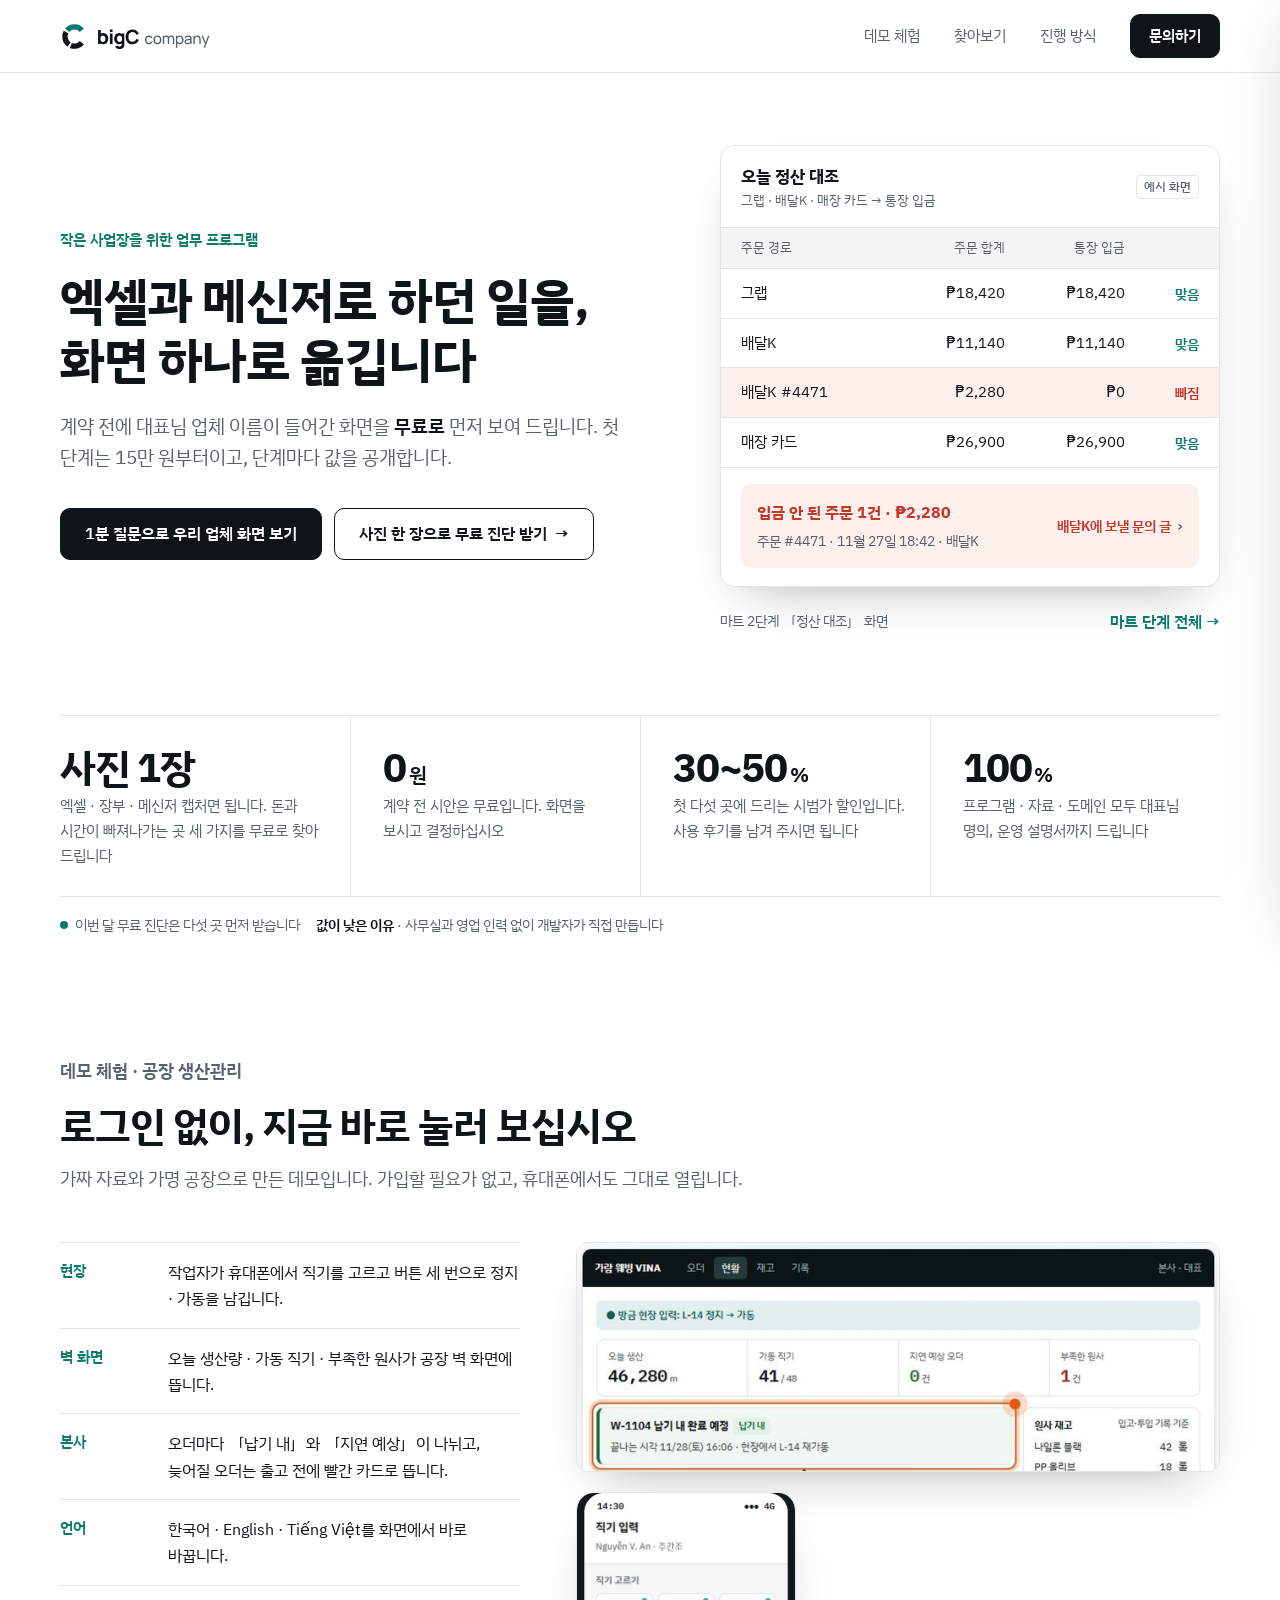
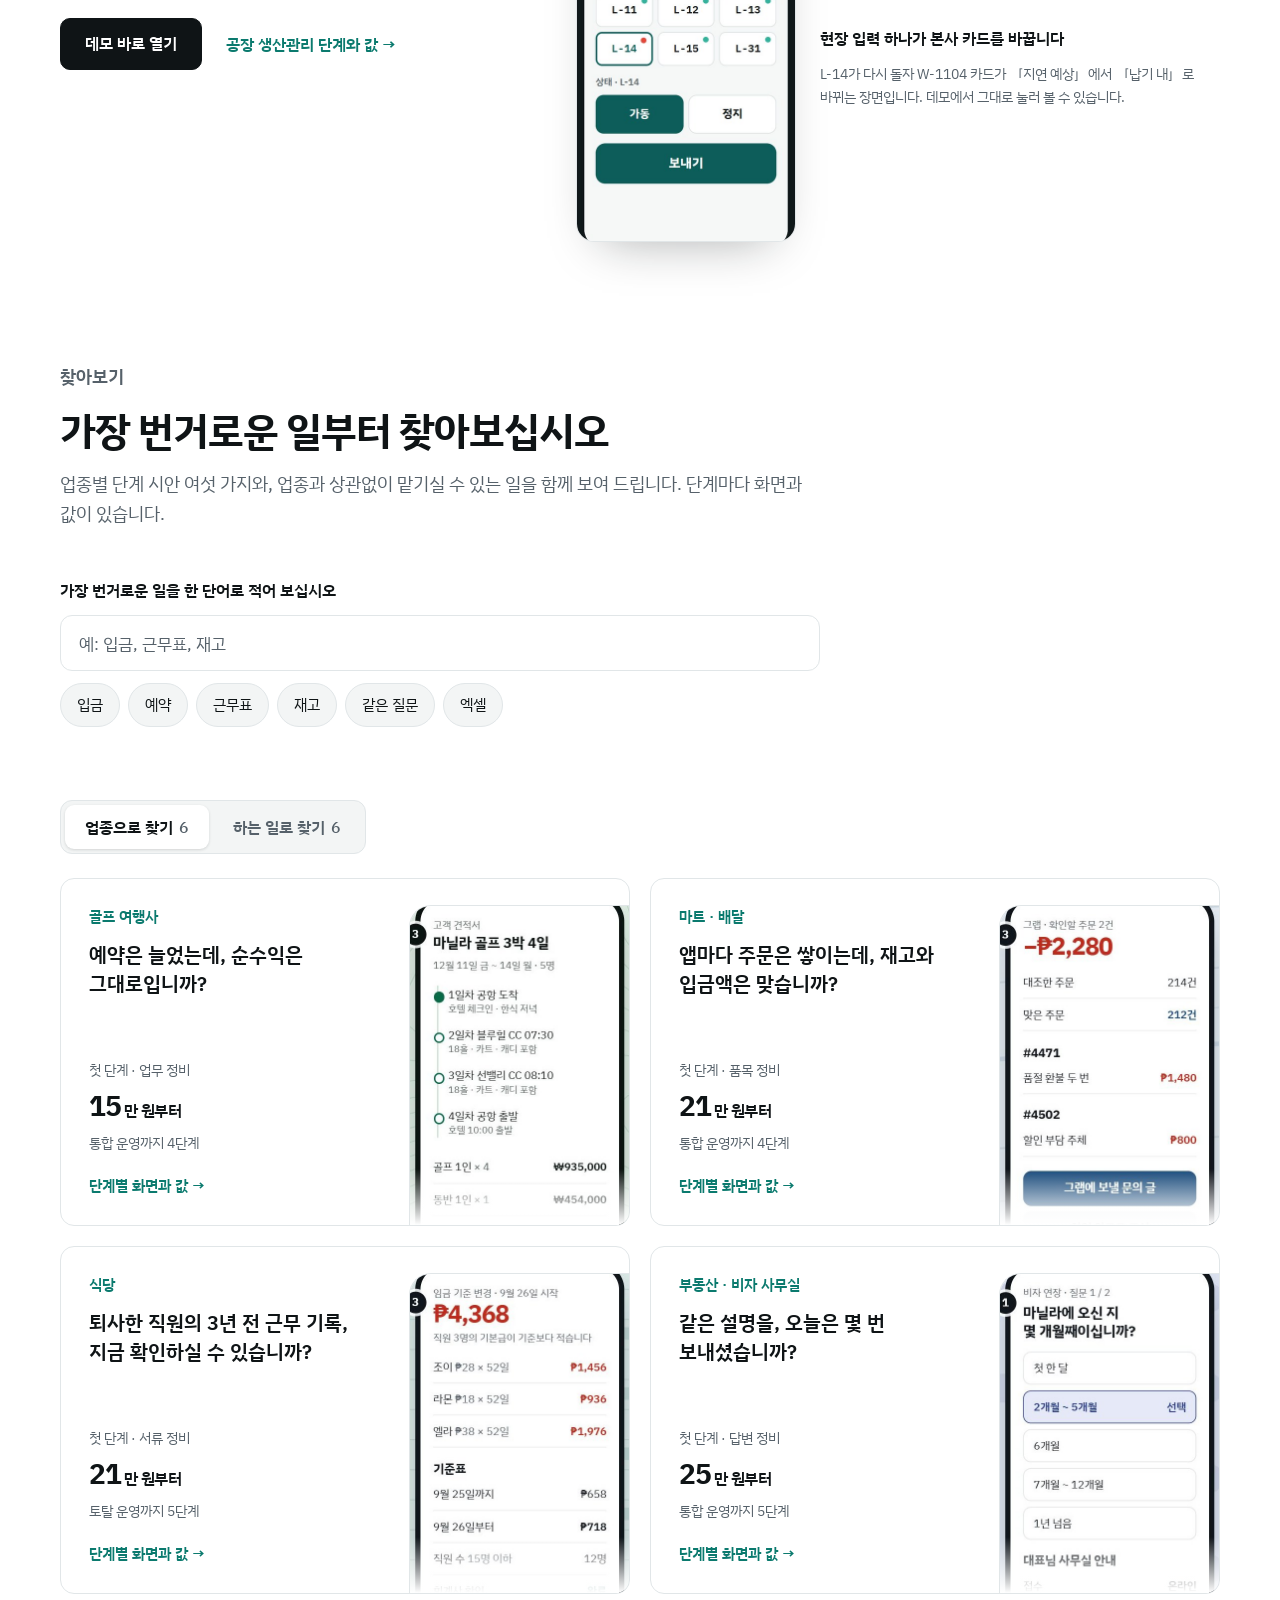
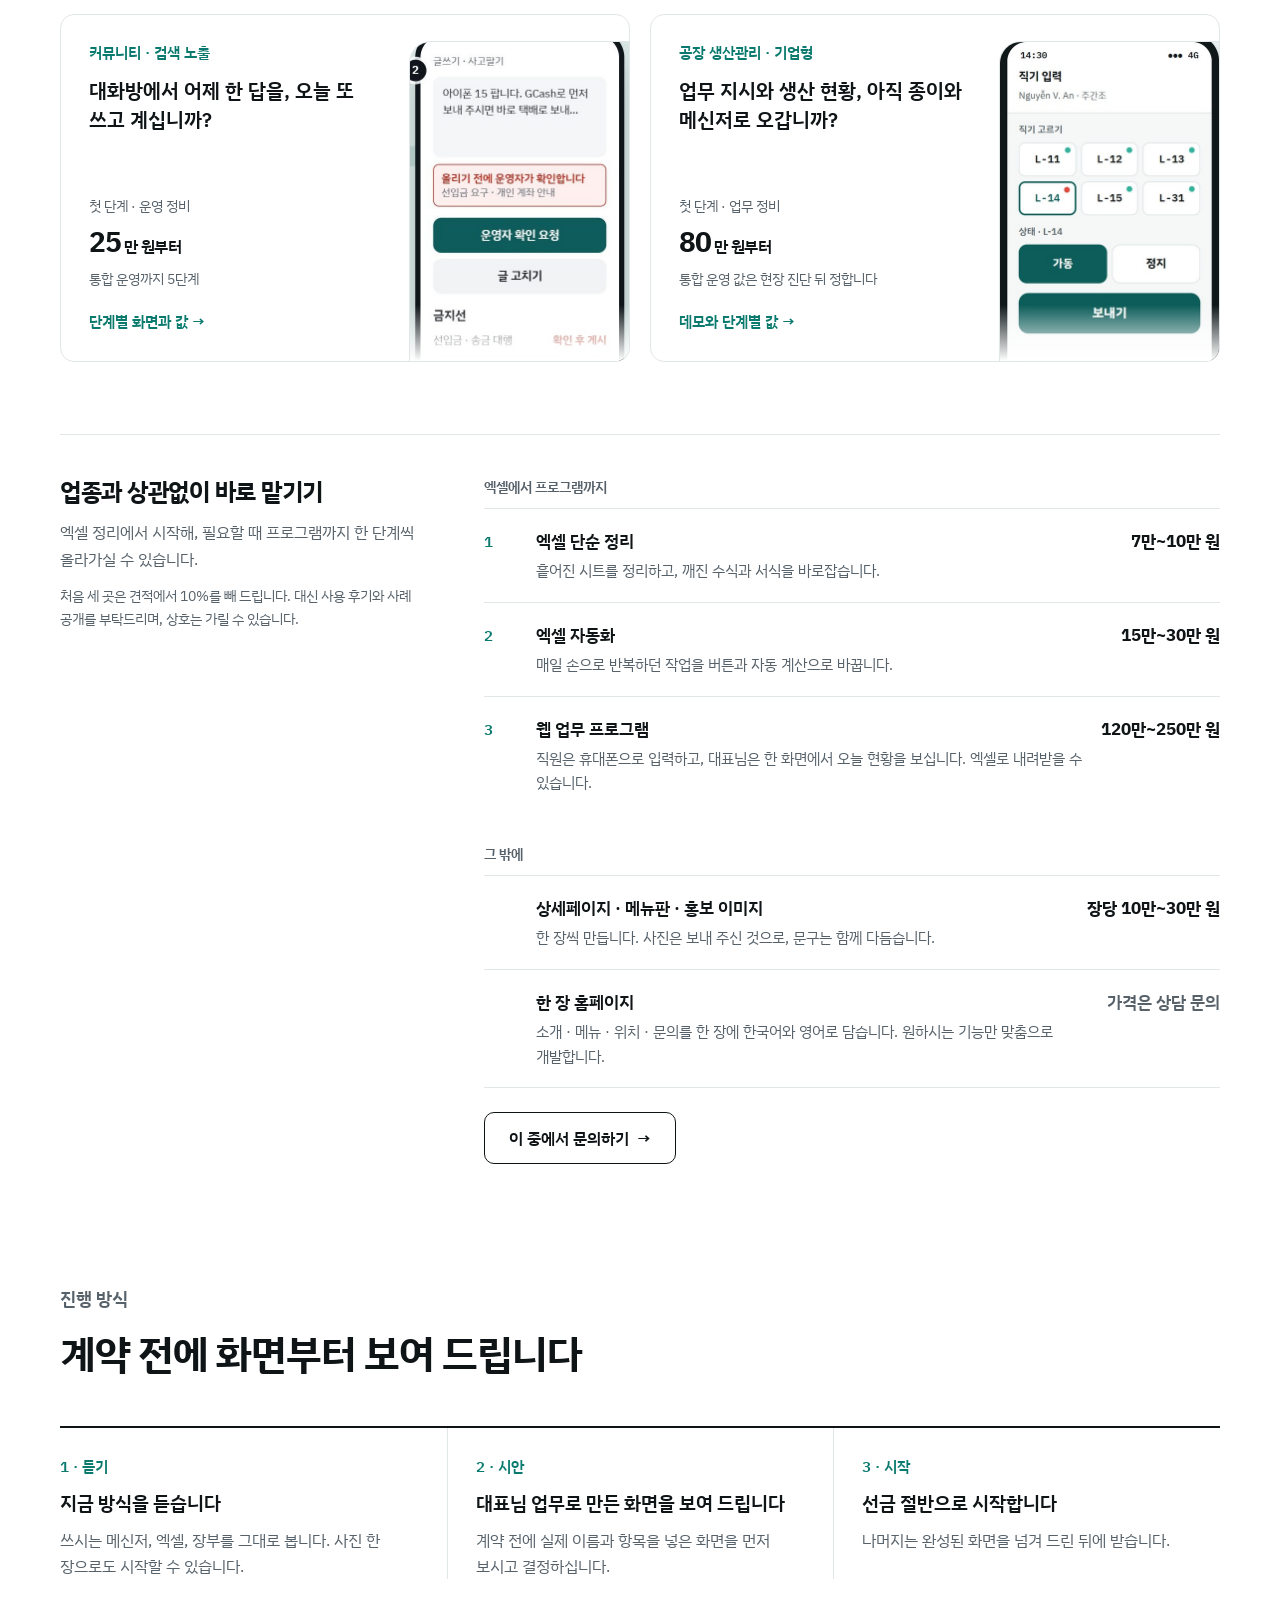
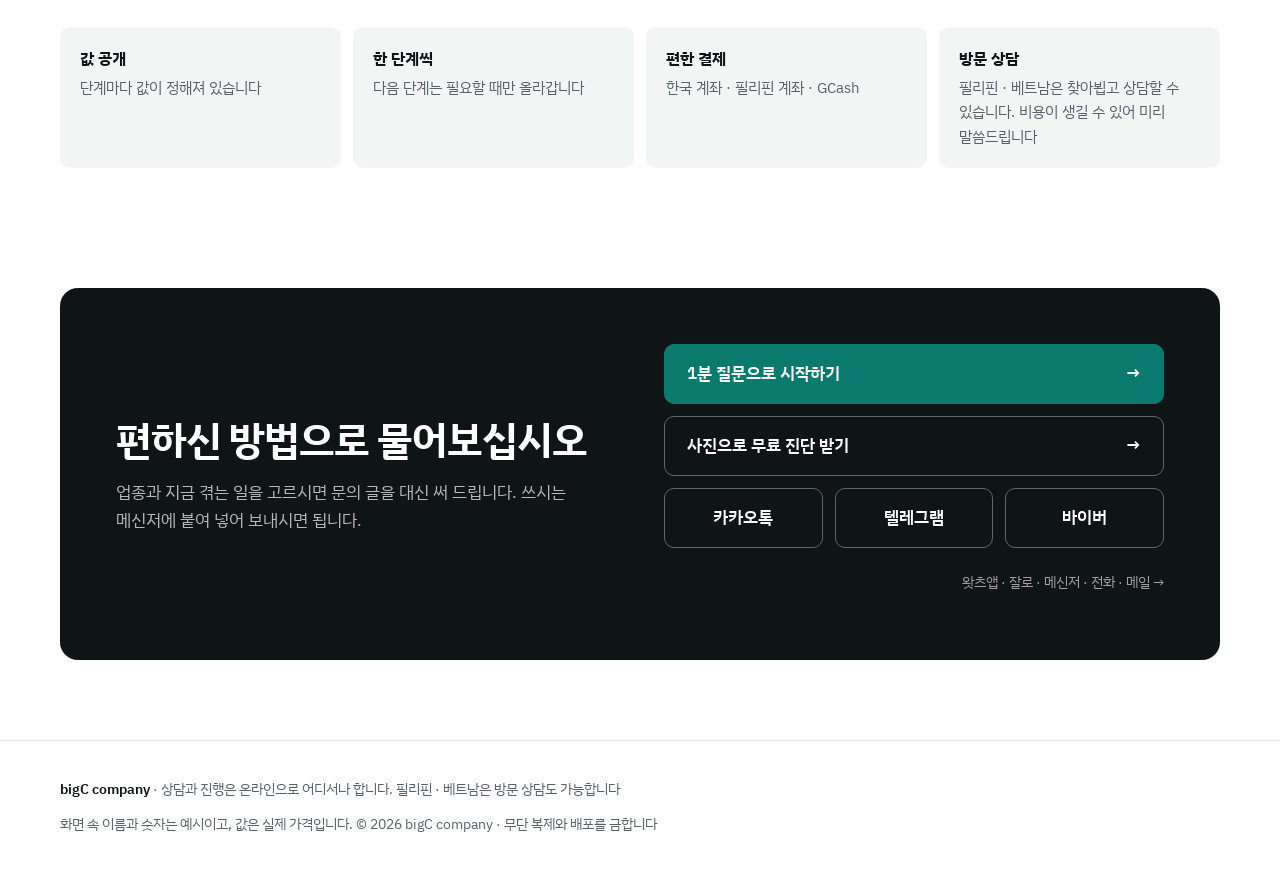
==== commit ca317f99: "Copy review 11-27: 순수익/마진/원가, 메신저, MES first line, wording fixes" ====
--- a/index.html
+++ b/index.html
@@ -1,4 +1,4 @@
-<!doctype html><html lang="ko"><head><meta charset="utf-8"><meta name="viewport" content="width=device-width,initial-scale=1,viewport-fit=cover"><title>bigC company · 작은 사업장을 위한 업무 프로그램</title><meta property="og:type" content="website"><meta property="og:site_name" content="bigC company"><meta property="og:url" content="https://bigc-company.github.io/"><link rel="canonical" href="https://bigc-company.github.io/"><meta property="og:title" content="엑셀과 카톡으로 하던 일을, 화면 하나로 옮깁니다"><meta property="og:description" content="작은 사업장을 위한 업무 프로그램. 계약 전에 대표님 업체 이름이 들어간 화면을 무료로 먼저 보여 드리고, 단계마다 값을 공개합니다."><meta name="description" content="작은 사업장을 위한 업무 프로그램. 계약 전에 대표님 업체 이름이 들어간 화면을 무료로 먼저 보여 드리고, 단계마다 값을 공개합니다."><meta property="og:image" content="https://bigc-company.github.io/_s/og.png?v=2"><meta property="og:image:width" content="1200"><meta property="og:image:height" content="630"><meta name="twitter:card" content="summary_large_image"><link rel="icon" type="image/svg+xml" href="data:image/svg+xml,%3Csvg xmlns="http://www.w3.org/2000/svg" viewBox="0 0 100 100" width="100" height="100" role="img" aria-label="bigC company"%3E%3Crect width="100" height="100" rx="22" fill="%230f1416"/%3E%3Cg fill="none" stroke-width="17" stroke-linecap="butt"%3E%3Cpath d="M72.29 70.07A30 30 0 0 1 39.74 78.19" stroke="%23eef2f3"/%3E%3Cpath d="M31.53 73.64A30 30 0 0 1 22.18 38.76" stroke="%23eef2f3"/%3E%3Cpath d="M27.02 30.72A30 30 0 0 1 72.29 29.93" stroke="%234fc1ae"/%3E%3C/g%3E%3C/svg%3E">
+<!doctype html><html lang="ko"><head><meta charset="utf-8"><meta name="viewport" content="width=device-width,initial-scale=1,viewport-fit=cover"><title>bigC company · 작은 사업장을 위한 업무 프로그램</title><meta property="og:type" content="website"><meta property="og:site_name" content="bigC company"><meta property="og:url" content="https://bigc-company.github.io/"><link rel="canonical" href="https://bigc-company.github.io/"><meta property="og:title" content="엑셀과 카톡으로 하던 일을, 화면 하나로 옮깁니다"><meta property="og:description" content="작은 사업장을 위한 업무 프로그램. 계약 전에 대표님 업체 이름이 들어간 화면을 무료로 먼저 보여 드리고, 단계마다 값을 공개합니다."><meta name="description" content="작은 사업장을 위한 업무 프로그램. 계약 전에 대표님 업체 이름이 들어간 화면을 무료로 먼저 보여 드리고, 단계마다 값을 공개합니다."><meta property="og:image" content="https://bigc-company.github.io/_s/og.png?v=3"><meta property="og:image:width" content="1200"><meta property="og:image:height" content="630"><meta name="twitter:card" content="summary_large_image"><link rel="icon" type="image/svg+xml" href="data:image/svg+xml,%3Csvg xmlns="http://www.w3.org/2000/svg" viewBox="0 0 100 100" width="100" height="100" role="img" aria-label="bigC company"%3E%3Crect width="100" height="100" rx="22" fill="%230f1416"/%3E%3Cg fill="none" stroke-width="17" stroke-linecap="butt"%3E%3Cpath d="M72.29 70.07A30 30 0 0 1 39.74 78.19" stroke="%23eef2f3"/%3E%3Cpath d="M31.53 73.64A30 30 0 0 1 22.18 38.76" stroke="%23eef2f3"/%3E%3Cpath d="M27.02 30.72A30 30 0 0 1 72.29 29.93" stroke="%234fc1ae"/%3E%3C/g%3E%3C/svg%3E">
 <link rel="preconnect" href="https://fonts.googleapis.com">
 <link rel="preconnect" href="https://fonts.gstatic.com" crossorigin>
 <link rel="stylesheet" href="https://fonts.googleapis.com/css2?family=IBM+Plex+Sans+KR:wght@400;500;600;700&family=IBM+Plex+Mono:wght@500;600&display=swap">
@@ -290,7 +290,7 @@
       <div class="grid">
         <div>
           <p class="eyebrow">작은 사업장을 위한 업무 프로그램</p>
-          <h1><span class="nw">엑셀과 카톡으로</span> <span class="nw">하던 일을,</span><br><span class="nw">화면 하나로</span> <span class="nw">옮깁니다</span></h1>
+          <h1><span class="nw">엑셀과 메신저로</span> <span class="nw">하던 일을,</span><br><span class="nw">화면 하나로</span> <span class="nw">옮깁니다</span></h1>
           <p class="lead">계약 전에 대표님 업체 이름이 들어간 화면을 <b>무료로</b> 먼저 보여 드립니다. 첫 단계는 <span class="nb">15만 원부터이고,</span> 단계마다 값을 공개합니다.</p>
           <div class="ctas" id="heroCtas">
             <a class="btn fill" href="./bot/">1분 질문으로 우리 업체 화면 보기</a>
@@ -315,7 +315,7 @@
 
       <div class="proof" aria-label="대표님이 받는 것">
         <div class="cells">
-          <div class="c"><span class="big">사진 1장</span><span class="cap">엑셀 · 장부 · 카톡 사진이면 됩니다. 돈과 시간이 빠져나가는 곳 세 가지를 무료로 찾아 드립니다</span></div>
+          <div class="c"><span class="big">사진 1장</span><span class="cap">엑셀 · 장부 · 메신저 캡처면 됩니다. 돈과 시간이 빠져나가는 곳 세 가지를 무료로 찾아 드립니다</span></div>
           <div class="c"><span class="big">0<small>원</small></span><span class="cap">계약 전 시안은 무료입니다. 화면을 보시고 결정하십시오</span></div>
           <div class="c"><span class="big">30~50<small>%</small></span><span class="cap">첫 다섯 곳에 드리는 시범가 할인입니다. 사용 후기를 남겨 주시면 됩니다</span></div>
           <div class="c"><span class="big">100<small>%</small></span><span class="cap">프로그램 · 자료 · 도메인 모두 대표님 명의, 운영 설명서까지 드립니다</span></div>
@@ -386,7 +386,7 @@
       <div id="panel-trade" role="tabpanel" aria-labelledby="tab-trade">
         <div class="trades">
           <a class="trade" id="t-golf" href="./golf/">
-            <div class="t"><span class="name">골프 여행사</span><h3>예약은 늘었는데, 남는 돈은 그대로입니까?</h3>
+            <div class="t"><span class="name">골프 여행사</span><h3>예약은 늘었는데, 순수익은 그대로입니까?</h3>
               <div class="price"><span>첫 단계 · 업무 정비</span><b>15<small>만 원부터</small></b><span>통합 운영까지 4단계</span></div><span class="go">단계별 화면과 값 →</span></div>
             <div class="ph"><img src="_hub/img/ph-golf.jpg" width="220" height="351" alt="고객 견적서 화면: 마닐라 골프 3박 4일, 합계 4,194,000원" loading="lazy"></div>
           </a>
@@ -396,7 +396,7 @@
             <div class="ph"><img src="_hub/img/ph-mart.jpg" width="220" height="351" alt="그랩 확인할 주문 화면: 대조한 주문 214건 중 맞은 주문 212건, 차이 2,280페소" loading="lazy"></div>
           </a>
           <a class="trade" id="t-restaurant" href="./restaurant/">
-            <div class="t"><span class="name">식당</span><h3>퇴사한 직원의 3년 전 근무 기록, 지금 꺼내실 수 있습니까?</h3>
+            <div class="t"><span class="name">식당</span><h3>퇴사한 직원의 3년 전 근무 기록, 지금 확인하실 수 있습니까?</h3>
               <div class="price"><span>첫 단계 · 서류 정비</span><b>21<small>만 원부터</small></b><span>토탈 운영까지 5단계</span></div><span class="go">단계별 화면과 값 →</span></div>
             <div class="ph"><img src="_hub/img/ph-restaurant.jpg" width="220" height="351" alt="임금 기준 변경 화면: 직원 3명의 기본급이 기준보다 적어 4,368페소 부족" loading="lazy"></div>
           </a>
@@ -406,12 +406,12 @@
             <div class="ph"><img src="_hub/img/ph-agent.jpg" width="220" height="351" alt="비자 연장 질문 화면: 마닐라에 오신 지 몇 개월째이십니까" loading="lazy"></div>
           </a>
           <a class="trade" id="t-community" href="./community/">
-            <div class="t"><span class="name">커뮤니티 · 검색 노출</span><h3>카톡방에서 어제 한 답을, 오늘 또 쓰고 계십니까?</h3>
+            <div class="t"><span class="name">커뮤니티 · 검색 노출</span><h3>대화방에서 어제 한 답을, 오늘 또 쓰고 계십니까?</h3>
               <div class="price"><span>첫 단계 · 운영 정비</span><b>25<small>만 원부터</small></b><span>통합 운영까지 5단계</span></div><span class="go">단계별 화면과 값 →</span></div>
             <div class="ph"><img src="_hub/img/ph-community.jpg" width="220" height="351" alt="커뮤니티 글쓰기 화면: 선입금 요구 글은 올리기 전에 운영자가 확인" loading="lazy"></div>
           </a>
           <a class="trade" id="t-mes" href="./mes/">
-            <div class="t"><span class="name">공장 생산관리 · 기업형</span><h3>업무 지시와 생산 현황, 아직 종이와 카톡으로 오갑니까?</h3>
+            <div class="t"><span class="name">공장 생산관리 · 기업형</span><h3>업무 지시와 생산 현황, 아직 종이와 메신저로 오갑니까?</h3>
               <div class="price"><span>첫 단계 · 업무 정비</span><b>80<small>만 원부터</small></b><span>통합 운영 값은 현장 진단 뒤 정합니다</span></div><span class="go">데모와 단계별 값 →</span></div>
             <div class="ph"><img src="_hub/img/ph-mes.jpg" width="220" height="351" alt="현장 휴대폰 직기 입력 화면: L-14 가동으로 바꿔 보내기" loading="lazy"></div>
           </a>
@@ -426,7 +426,7 @@
             <div class="ph"><img src="_hub/img/task-money.jpg" width="220" height="351" alt="입금 확인 화면: 받을 돈 4,194,000원 가운데 194,000원이 아직 들어오지 않음" loading="lazy"></div>
           </a>
           <a class="trade" id="k-schedule" href="./golf/">
-            <div class="t"><span class="name">예약과 일정</span><h3>예약 확인을 카톡으로 한 분씩 다시 보내고 계십니까?</h3>
+            <div class="t"><span class="name">예약과 일정</span><h3>예약 확인을 메신저로 한 분씩 다시 보내고 계십니까?</h3>
               <div class="uses"><span>이런 곳에도 맞습니다</span><p>미용실 · 병원 · 치과 · 렌터카 · 스튜디오</p></div><span class="go">비슷한 화면 · 골프 여행사 시안 →</span></div>
             <div class="ph"><img src="_hub/img/task-schedule.jpg" width="220" height="351" alt="손님 휴대폰 일정 화면: 2일차 05:40 호텔 로비, 07:30 골프장 티업, 13:00 점심" loading="lazy"></div>
           </a>
@@ -436,7 +436,7 @@
             <div class="ph"><img src="_hub/img/task-staff.jpg" width="220" height="351" alt="종이 타임카드 화면: 기간별로 빠진 카드를 찾아 사진으로 남김" loading="lazy"></div>
           </a>
           <a class="trade" id="k-stock" href="./mart/">
-            <div class="t"><span class="name">재고와 주문</span><h3>남은 수량을 창고에 가서 세어 봐야 아십니까?</h3>
+            <div class="t"><span class="name">재고와 주문</span><h3>남은 수량, 창고에 가 봐야 아십니까?</h3>
               <div class="uses"><span>이런 곳에도 맞습니다</span><p>도매 · 약국 · 철물 · 자재 · 쇼핑몰</p></div><span class="go">비슷한 화면 · 마트 시안 →</span></div>
             <div class="ph"><img src="_hub/img/task-stock.jpg" width="220" height="351" alt="재고 화면: 남은 재고 2단, 배달 앱 두 곳에 품절 표시" loading="lazy"></div>
           </a>
@@ -451,7 +451,7 @@
             <div class="ph"><img src="_hub/img/task-search.jpg" width="220" height="351" alt="검색 정보 화면: 준비 서류, 접수 방법, 검색과 AI가 읽는 정보 점검" loading="lazy"></div>
           </a>
         </div>
-        <p class="none">여기에 없는 일이라면 <a class="link" href="#ask" data-ask="diag">사진 한 장으로 무료 진단 받기 <span class="ar" aria-hidden="true">→</span></a></p>
+        <p class="none">여기에 없는 일이라면 <a class="link" href="./bot/?from=hub#other">1분 질문으로 맞는 단계 보기 <span class="ar" aria-hidden="true">→</span></a><a class="link" href="#ask" data-ask="diag">사진 한 장으로 무료 진단 받기 <span class="ar" aria-hidden="true">→</span></a></p>
       </div>
 
       <div class="shelf" id="shelf">
@@ -483,7 +483,7 @@
         <h2>계약 전에 화면부터 보여 드립니다</h2>
       </div>
       <div class="how">
-        <div><span class="k"><i>1</i> · 듣기</span><h3>지금 방식을 듣습니다</h3><p>쓰시는 카카오톡, 엑셀, 장부를 그대로 봅니다. 사진 한 장으로도 시작할 수 있습니다.</p></div>
+        <div><span class="k"><i>1</i> · 듣기</span><h3>지금 방식을 듣습니다</h3><p>쓰시는 메신저, 엑셀, 장부를 그대로 봅니다. 사진 한 장으로도 시작할 수 있습니다.</p></div>
         <div><span class="k"><i>2</i> · 시안</span><h3>대표님 업무로 만든 화면을 보여 드립니다</h3><p>계약 전에 실제 이름과 항목을 넣은 화면을 먼저 보시고 결정하십니다.</p></div>
         <div><span class="k"><i>3</i> · 시작</span><h3>선금 절반으로 시작합니다</h3><p>나머지는 완성된 화면을 넘겨 드린 뒤에 받습니다.</p></div>
       </div>
@@ -548,9 +548,9 @@
     ['t-restaurant',0,'식당',['식당','음식점','레스토랑','한식','고깃집','주방']],
     ['t-golf',0,'골프 여행사',['골프','여행','투어','렌터카','가이드','픽업']],
     ['t-agent',0,'부동산 · 비자 사무실',['부동산','비자','중개','임대','월세','이민']],
-    ['t-community',0,'커뮤니티 · 검색 노출',['커뮤니티','단톡','카톡방','회원','교민']],
+    ['t-community',0,'커뮤니티 · 검색 노출',['커뮤니티','단톡','카톡방','대화방','회원','교민']],
     ['t-mes',0,'공장 생산관리',['공장','생산','제조','봉제','섬유','직기','mes','erp','납기']],
-    ['k-money',1,'돈이 맞는지',['입금','정산','통장','매출','미수','수금','대조','외상','결제','돈']],
+    ['k-money',1,'돈이 맞는지',['입금','정산','통장','매출','미수','수금','대조','외상','결제','돈','순수익','이익','마진','원가']],
     ['k-schedule',1,'예약과 일정',['예약','일정','스케줄','배차','달력','캘린더','노쇼','방문','미용실','헤어','네일','병원','치과','클리닉','스튜디오']],
     ['k-staff',1,'직원 · 근무 · 급여',['직원','근무','출근','퇴근','급여','월급','알바','타임카드','근태','교대','카페','청소','경비']],
     ['k-stock',1,'재고와 주문',['재고','발주','주문','품절','입고','출고','창고','수량','재료','도매','약국','철물','자재','쇼핑몰']],
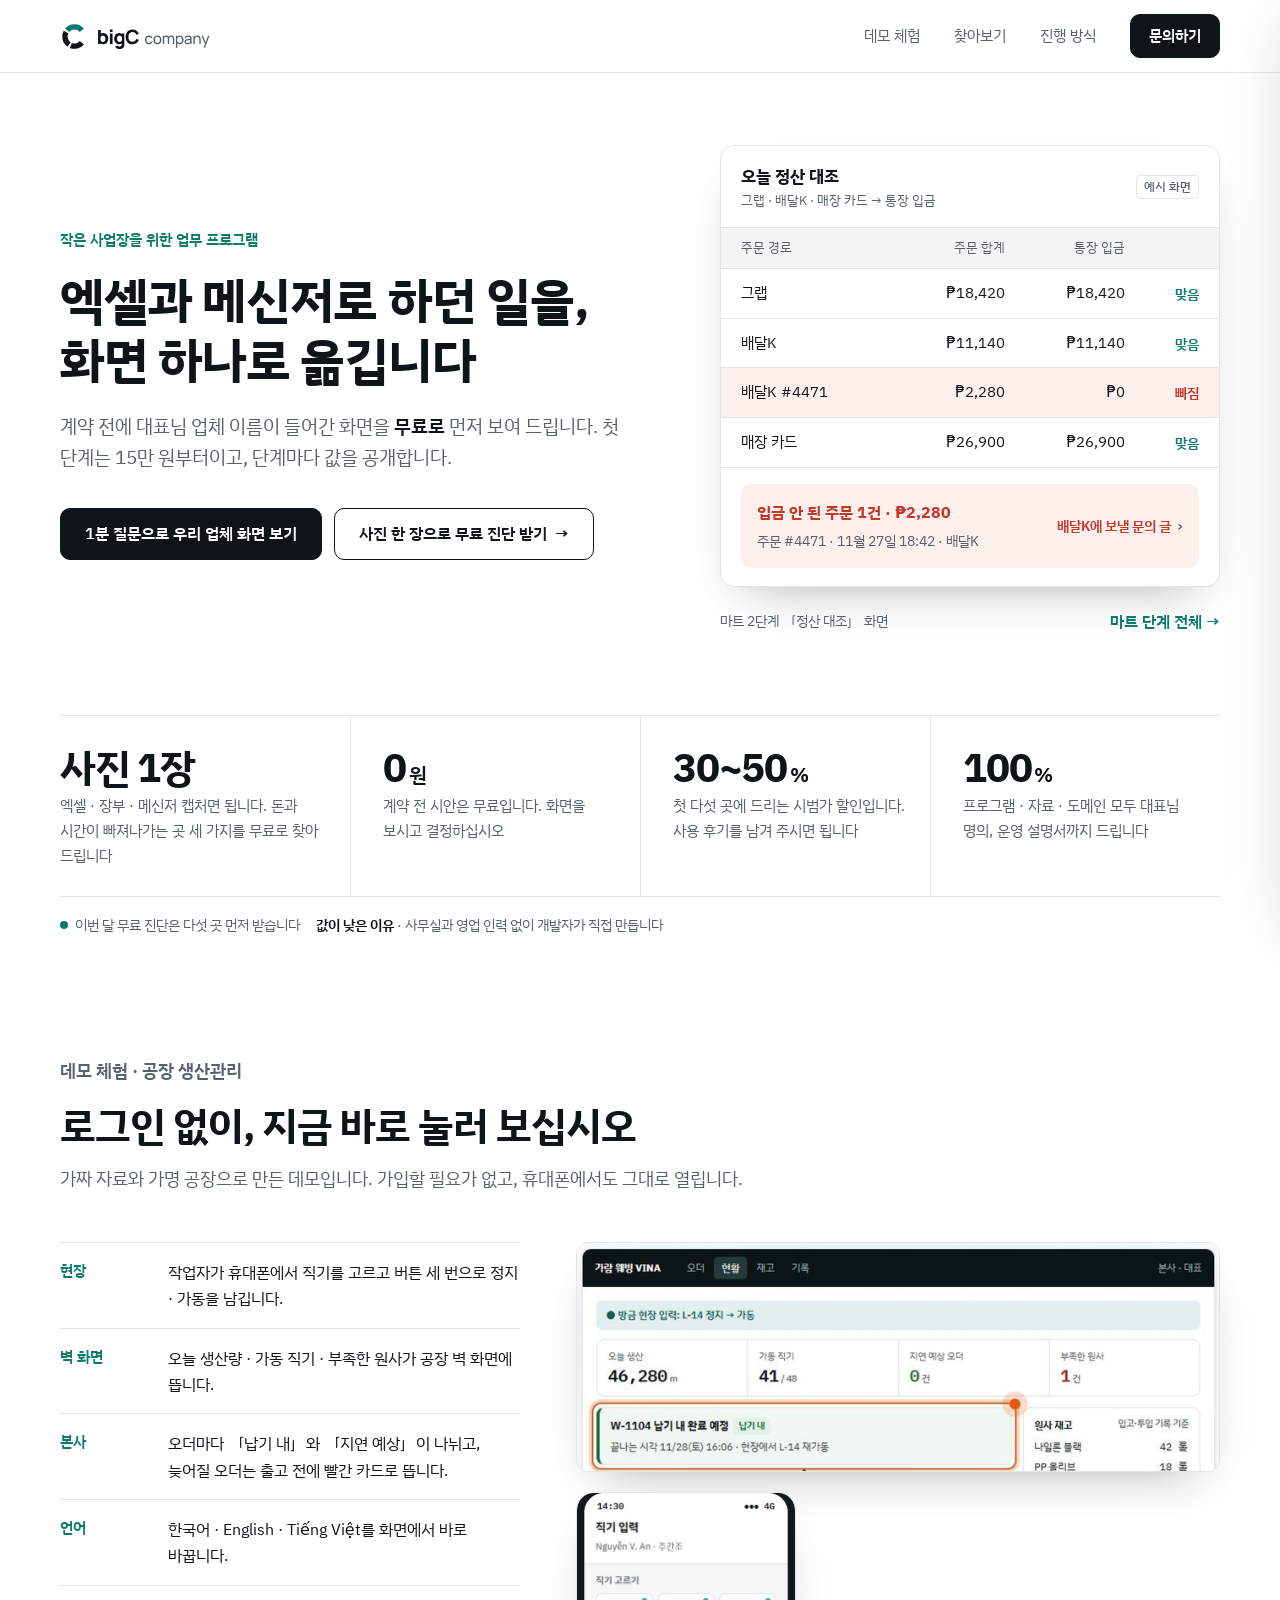
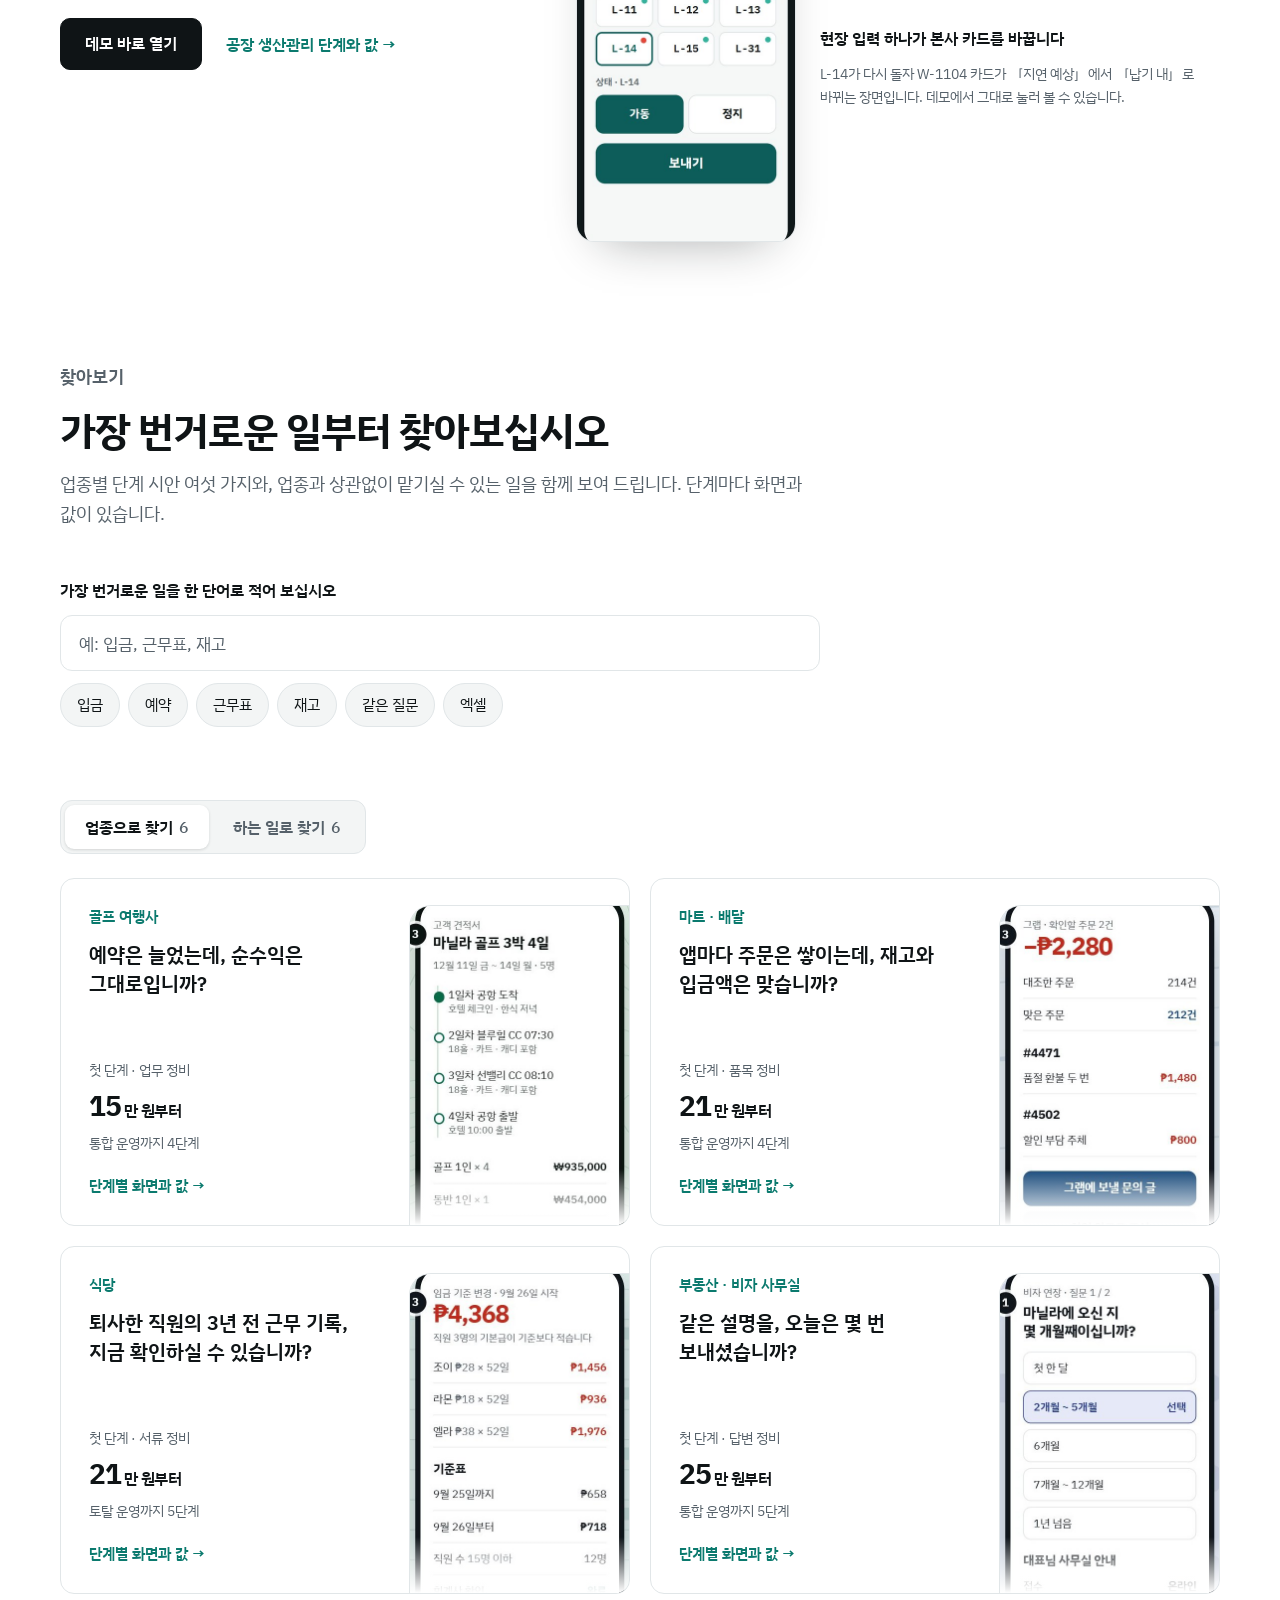
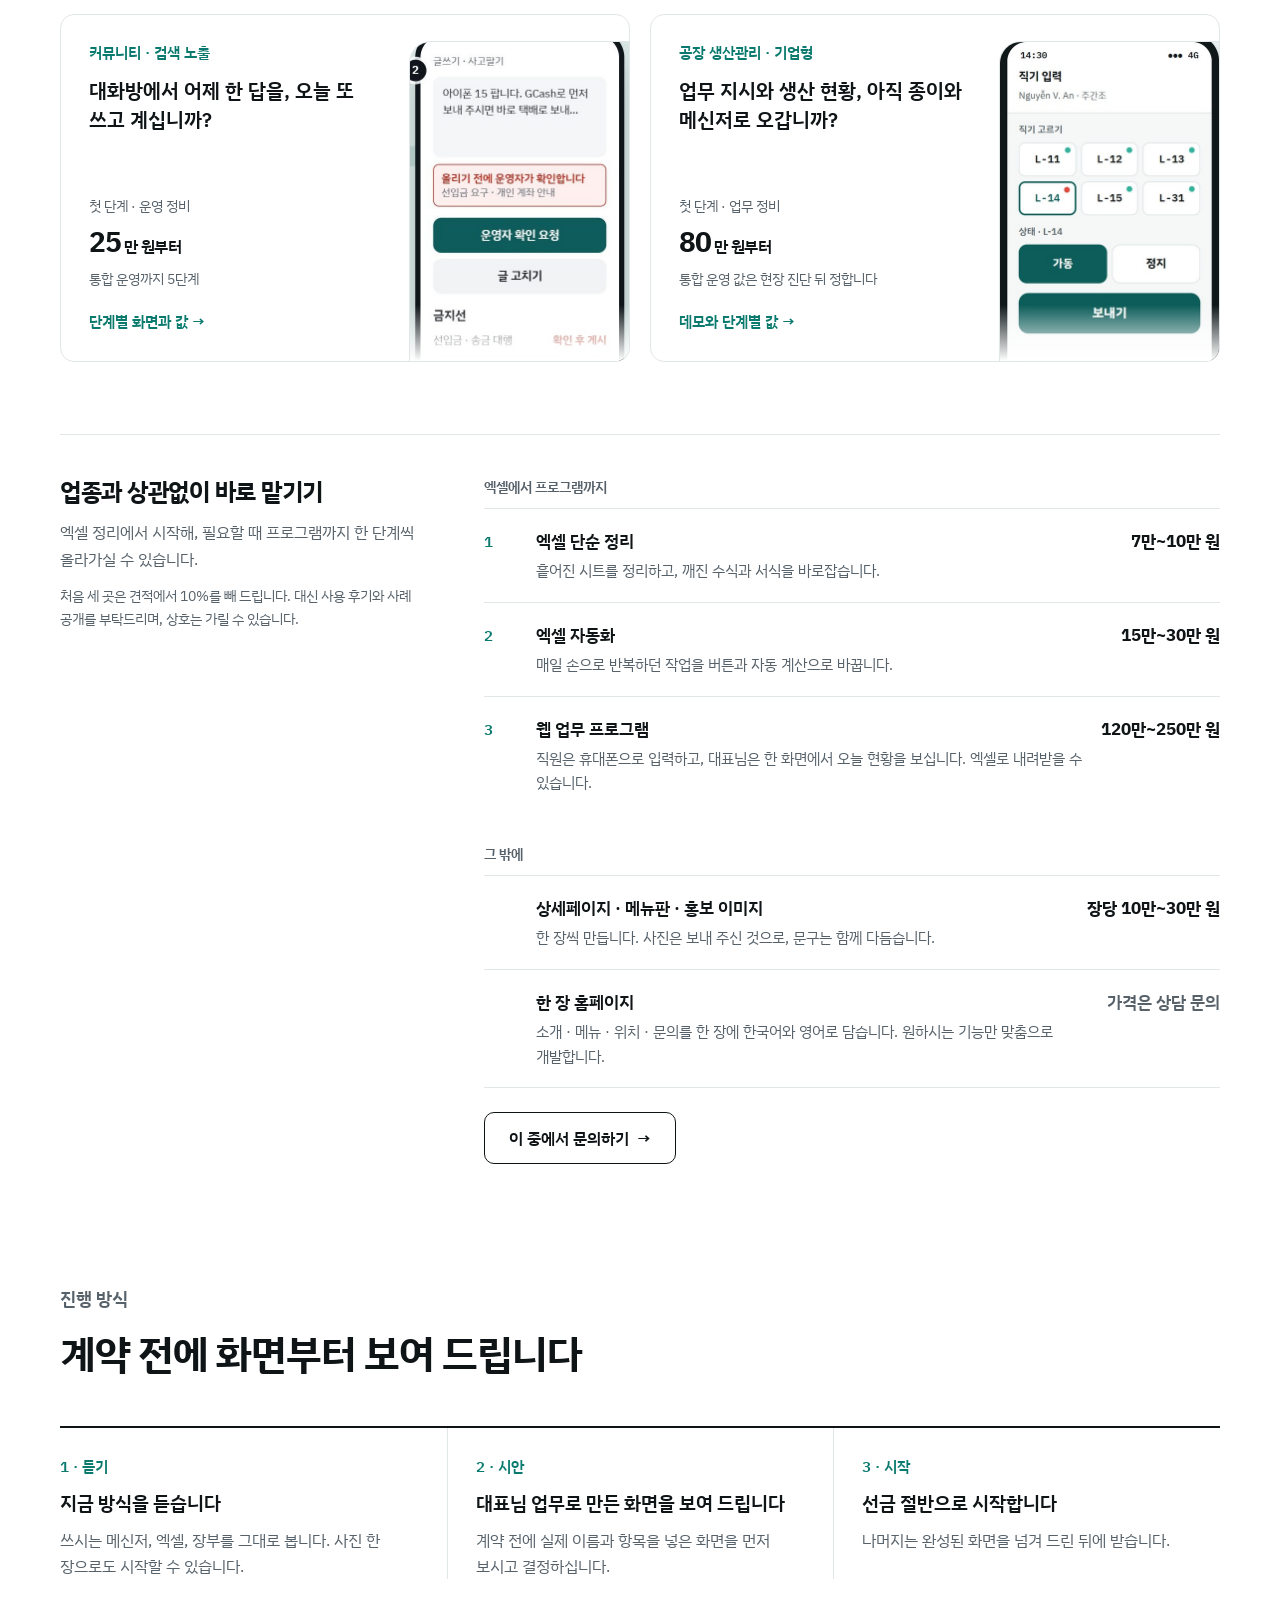
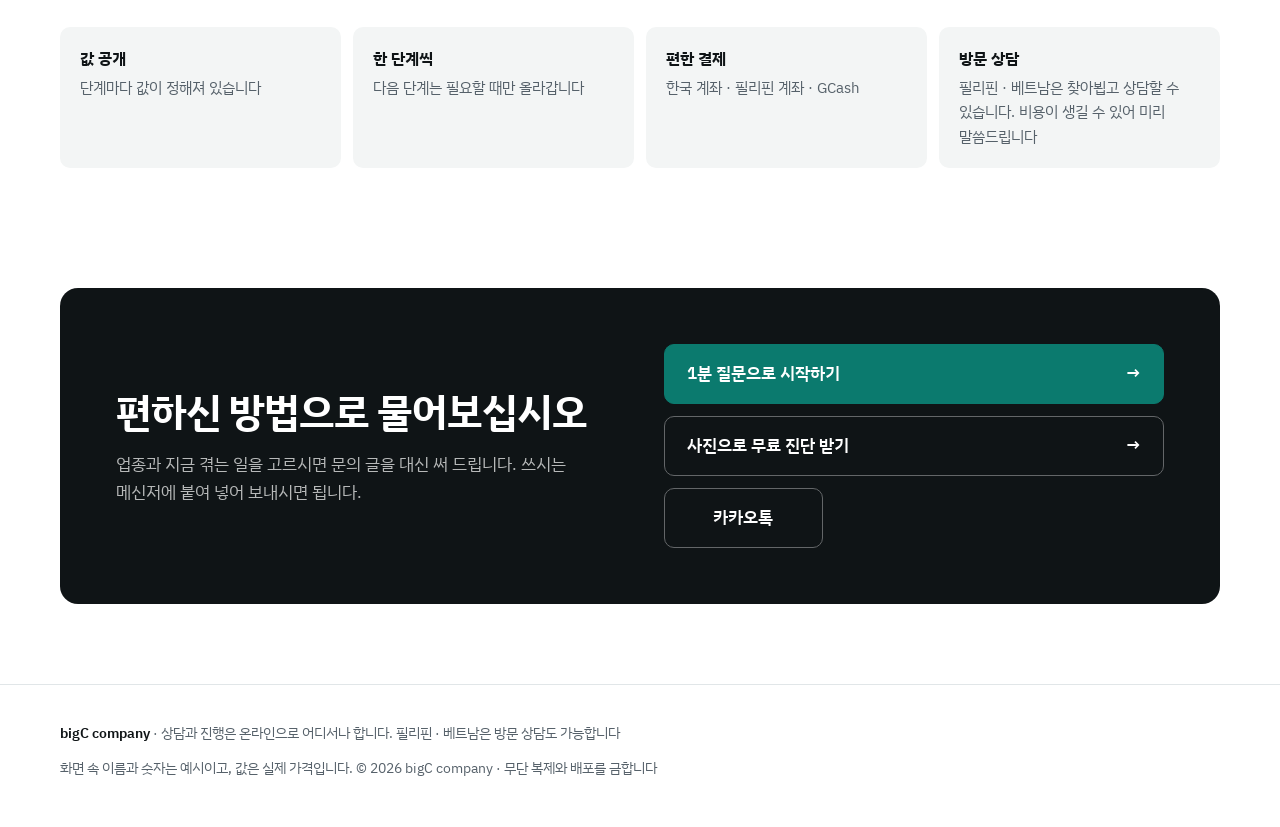
==== commit d979edc5: "Public launch (167): search open, KakaoTalk open chat contact, bot v15" ====
--- a/index.html
+++ b/index.html
@@ -270,7 +270,7 @@
 }
 @media (max-width:380px){.cap{font-size:14px}}
 @media (prefers-reduced-motion:reduce){.btn,.trade,.bar{transition:none}.btn:hover,.trade:hover{transform:none}}
-</style><style>[hidden]{display:none!important}</style><link rel="icon" type="image/png" sizes="32x32" href="_s/favicon-32.png"><link rel="icon" type="image/png" sizes="16x16" href="_s/favicon-16.png"><link rel="apple-touch-icon" href="_s/apple-touch-icon-180.png"><meta name="robots" content="noindex,nofollow,noarchive"></head><body>
+</style><style>[hidden]{display:none!important}</style><link rel="icon" type="image/png" sizes="32x32" href="_s/favicon-32.png"><link rel="icon" type="image/png" sizes="16x16" href="_s/favicon-16.png"><link rel="apple-touch-icon" href="_s/apple-touch-icon-180.png"></head><body>
 
 <header>
   <div class="wrap">
@@ -502,7 +502,7 @@
         <div class="opts">
           <a class="btn fill" href="./bot/">1분 질문으로 시작하기 <span class="ar" aria-hidden="true">→</span></a>
           <a class="btn" href="#ask" data-ask="diag">사진으로 무료 진단 받기 <span class="ar" aria-hidden="true">→</span></a>
-          <div class="routes"><a class="btn" href="#ask" data-ask="">카카오톡</a><a class="btn" href="#ask" data-ask="">텔레그램</a><a class="btn" href="#ask" data-ask="">바이버</a></div><a class="more" href="#ask" data-ask="">왓츠앱 · 잘로 · 메신저 · 전화 · 메일 →</a>
+          <div class="routes"><a class="btn" href="#ask" data-ask="">카카오톡</a></div>
         </div>
       </div>
     </div>
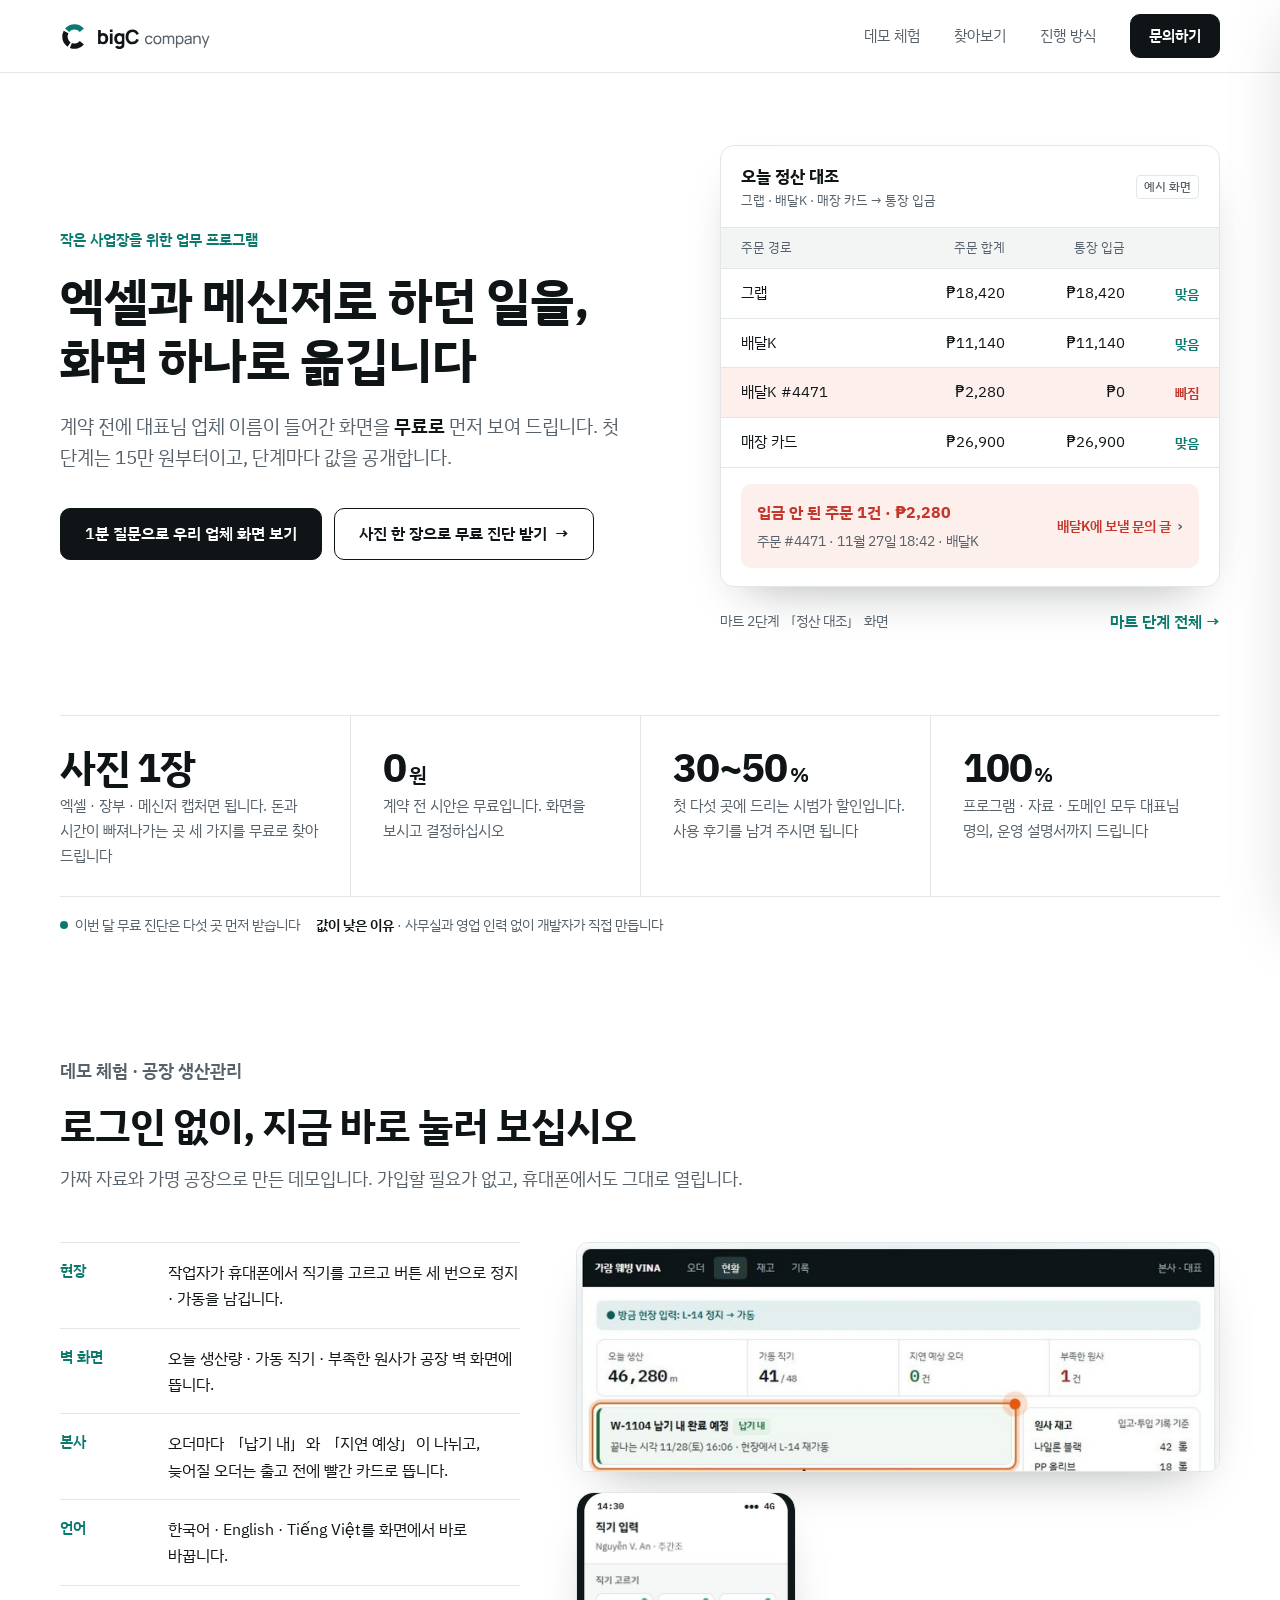
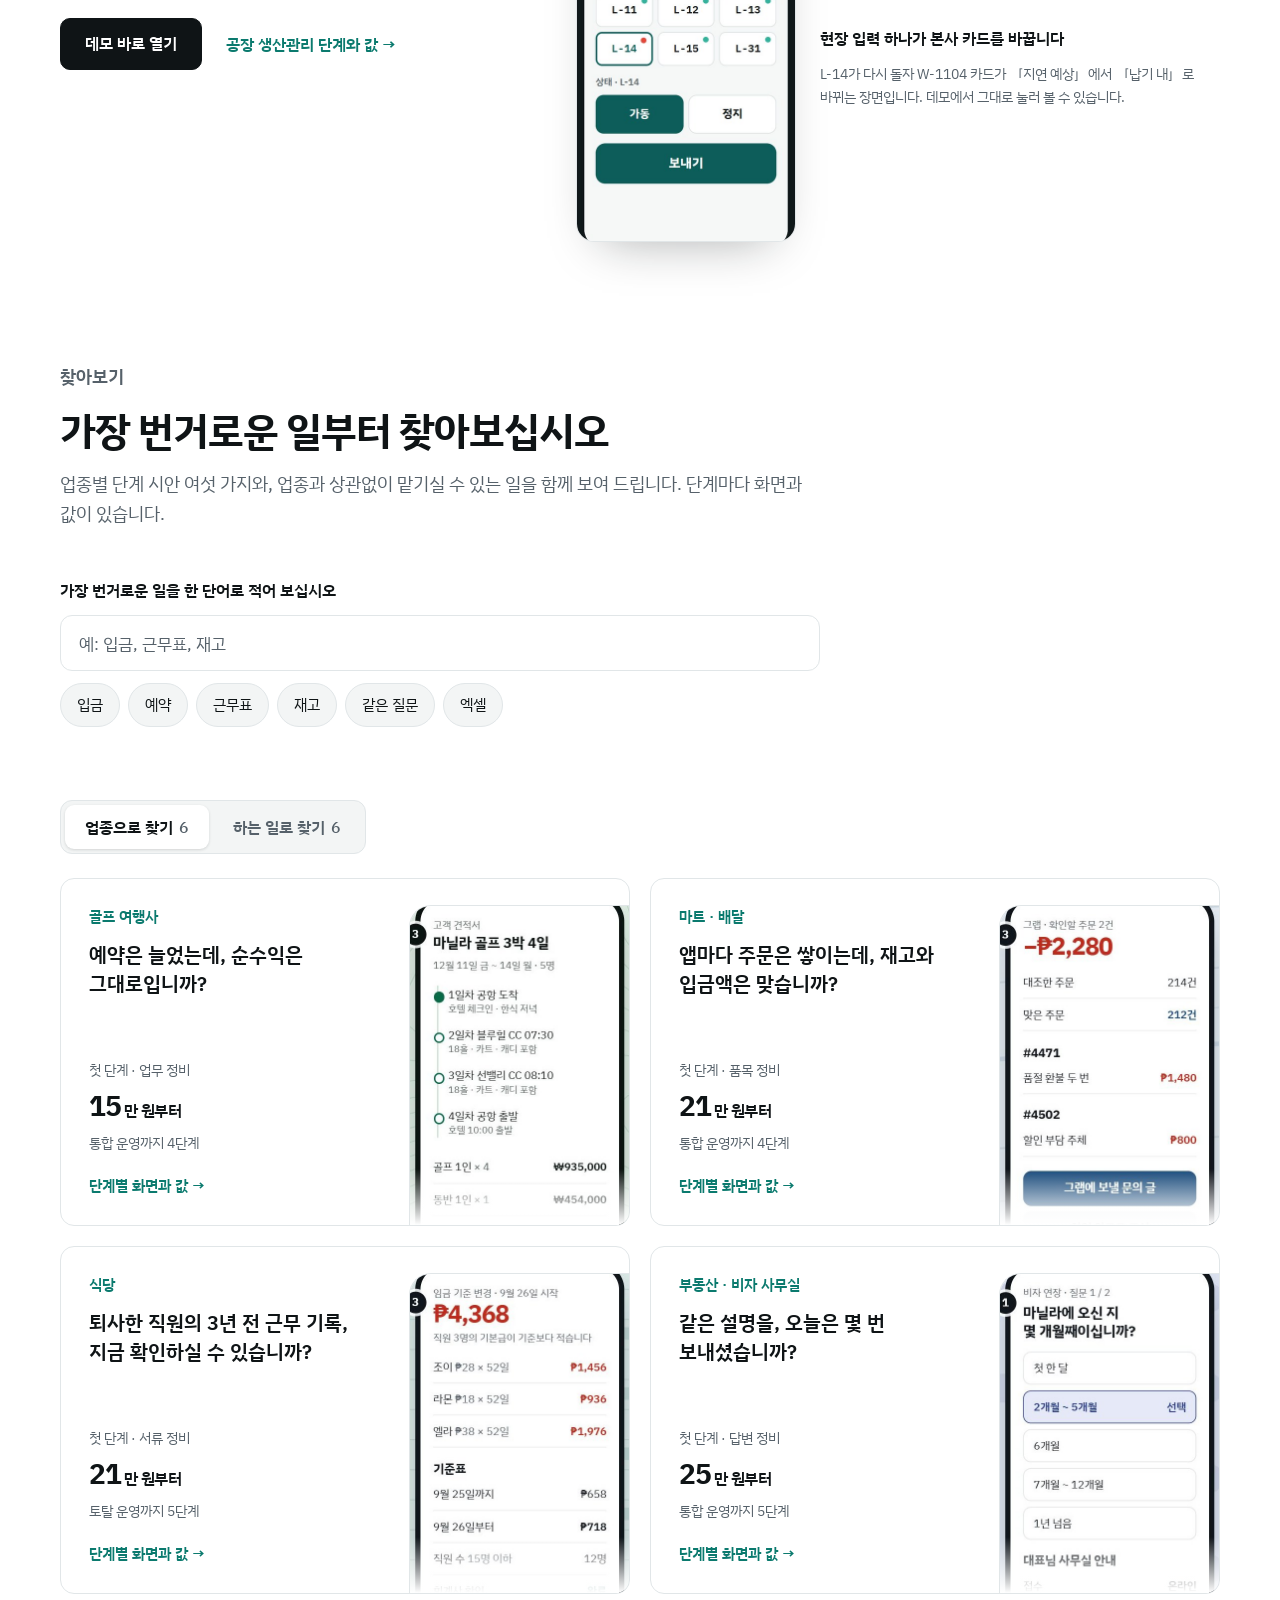
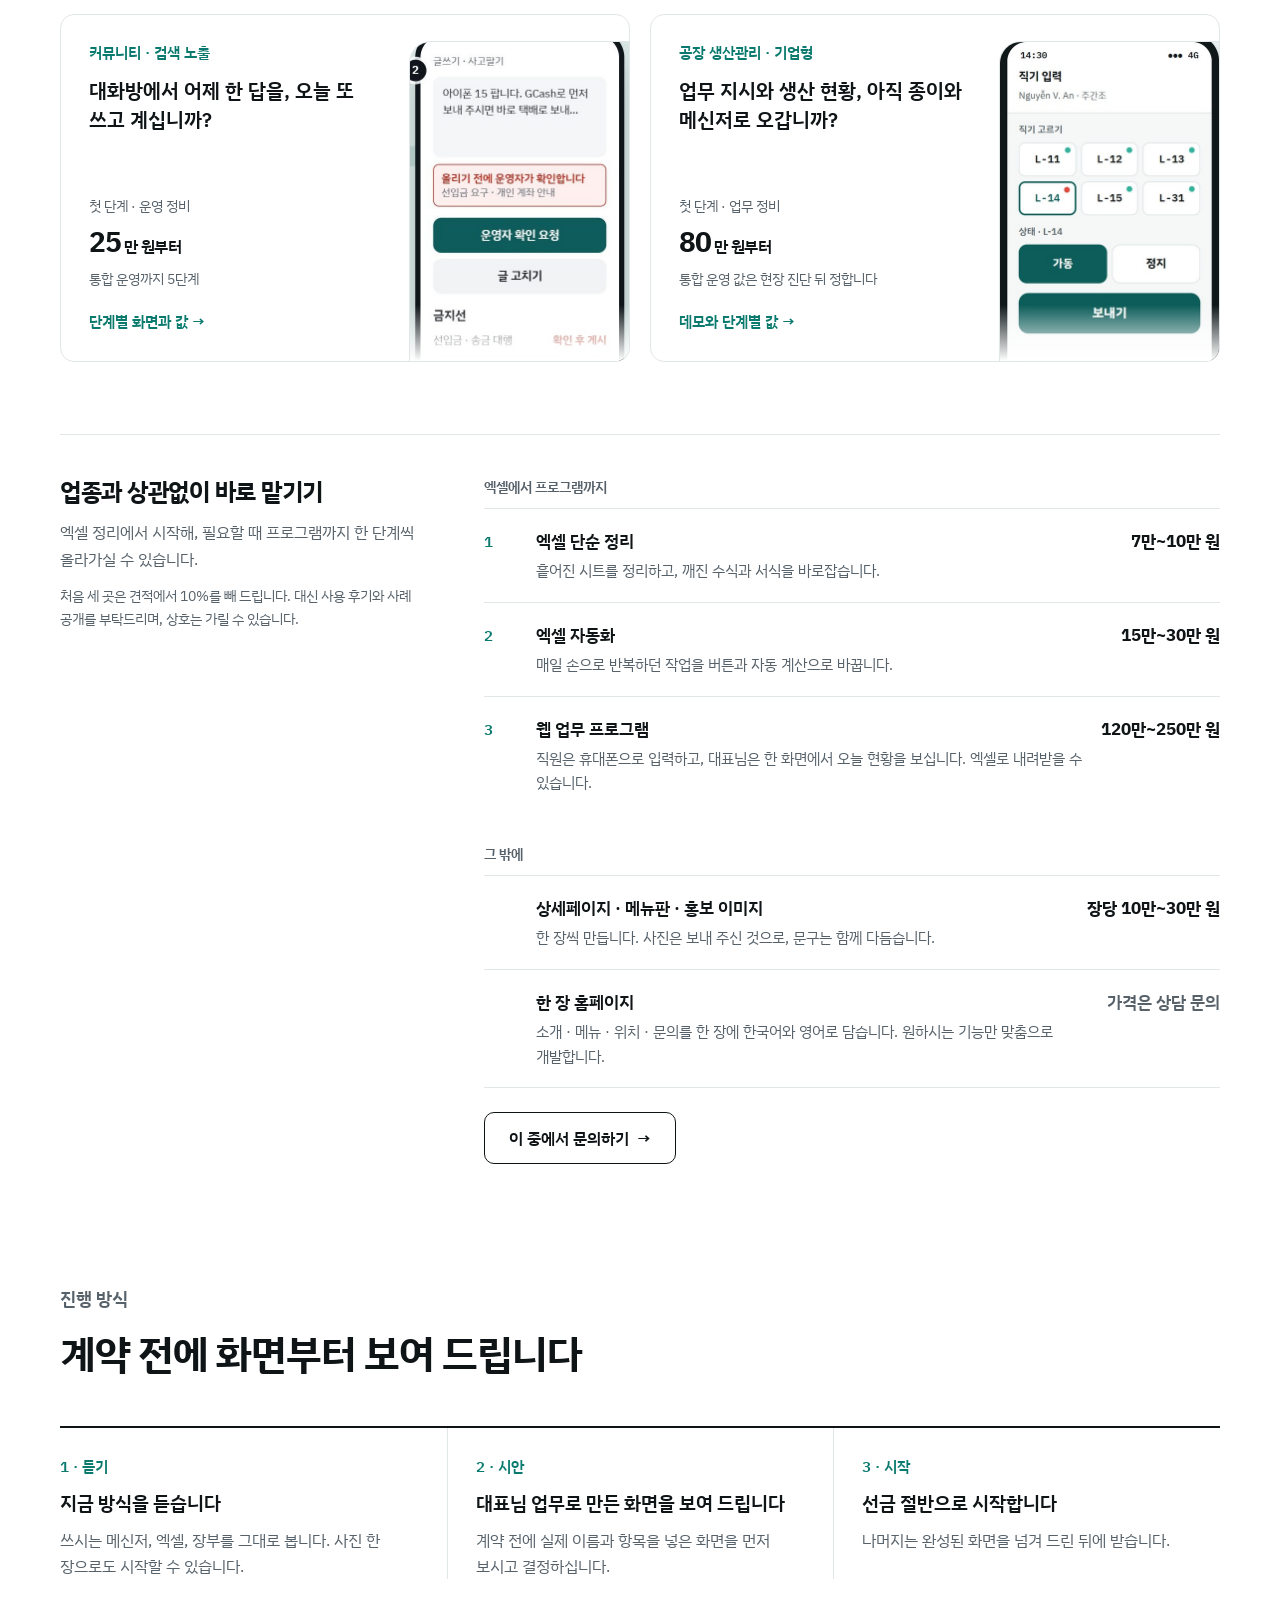
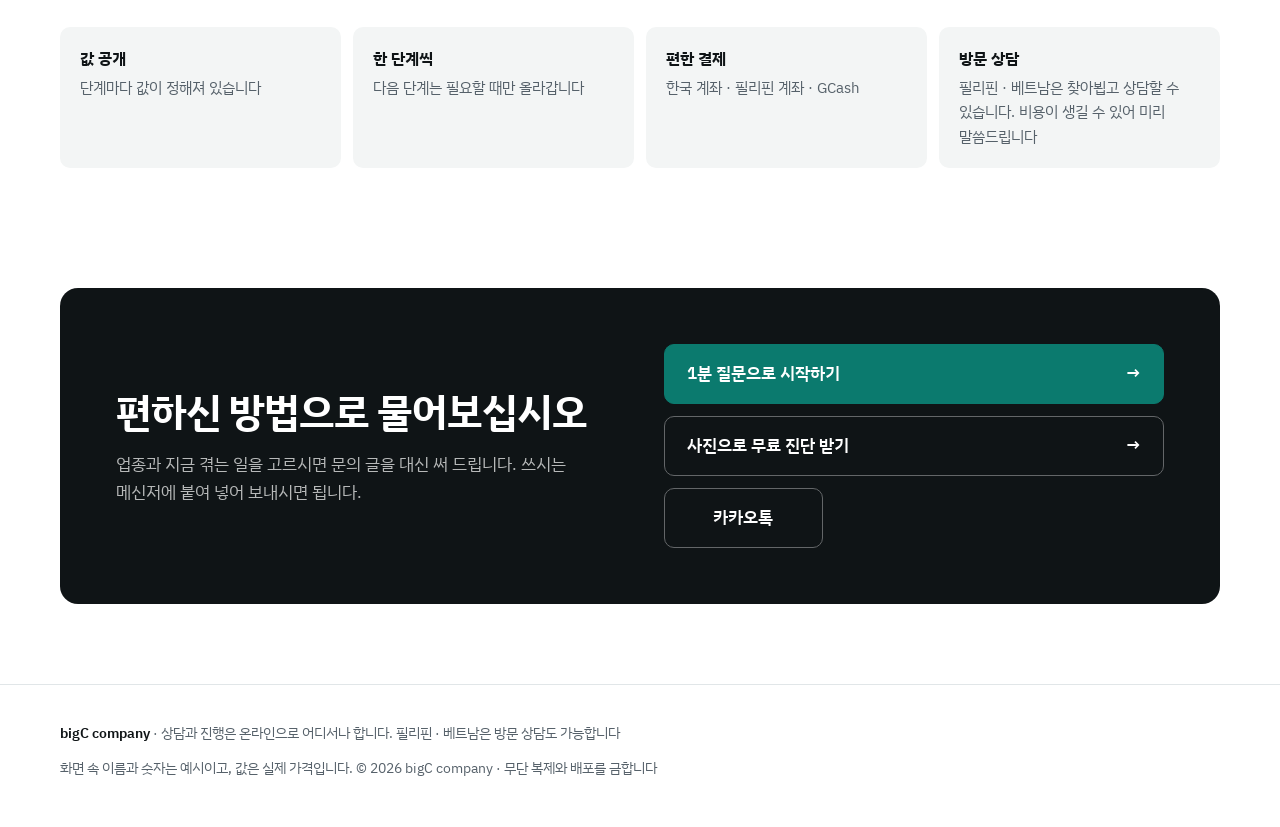
==== commit 31f1c41d: "Brand consistency (195): bigC company lockup on all pages, bot avatar tile, MES title" ====
--- a/index.html
+++ b/index.html
@@ -11,11 +11,12 @@
   --f:"IBM Plex Sans KR","Apple SD Gothic Neo","Malgun Gothic",system-ui,sans-serif;
   --mono:"IBM Plex Mono",ui-monospace,Consolas,monospace;
   --w:1200px; --hh:72px;
+  --logo-ink:#0f1416;--logo-acc:#0b7a6e;--logo-sub:#58636a;
 }
 @media (prefers-color-scheme:dark){:root:not([data-theme="light"]){color-scheme:dark;
-  --bg:#0e1214;--tint:#161b1e;--ink:#e9eef0;--muted:#9aa6ab;--line:#262d31;--acc:#4fc1ae;--acc-ink:#06201c;--acc-soft:#123029;--bad:#ff8a73;--bad-soft:#3a1f1a;--shadow:0 22px 48px -26px rgba(0,0,0,.8);}}
+  --bg:#0e1214;--tint:#161b1e;--ink:#e9eef0;--muted:#9aa6ab;--line:#262d31;--acc:#4fc1ae;--acc-ink:#06201c;--acc-soft:#123029;--bad:#ff8a73;--bad-soft:#3a1f1a;--shadow:0 22px 48px -26px rgba(0,0,0,.8);--logo-ink:#eef2f3;--logo-acc:#4fc1ae;--logo-sub:#9aa6ab;}}
 :root[data-theme="dark"]{color-scheme:dark;
-  --bg:#0e1214;--tint:#161b1e;--ink:#e9eef0;--muted:#9aa6ab;--line:#262d31;--acc:#4fc1ae;--acc-ink:#06201c;--acc-soft:#123029;--bad:#ff8a73;--bad-soft:#3a1f1a;--shadow:0 22px 48px -26px rgba(0,0,0,.8);}
+  --bg:#0e1214;--tint:#161b1e;--ink:#e9eef0;--muted:#9aa6ab;--line:#262d31;--acc:#4fc1ae;--acc-ink:#06201c;--acc-soft:#123029;--bad:#ff8a73;--bad-soft:#3a1f1a;--shadow:0 22px 48px -26px rgba(0,0,0,.8);--logo-ink:#eef2f3;--logo-acc:#4fc1ae;--logo-sub:#9aa6ab;}
 
 *{box-sizing:border-box}
 html{scroll-behavior:smooth;scroll-padding-top:calc(var(--hh) + 12px)}
@@ -274,7 +275,7 @@
 
 <header>
   <div class="wrap">
-    <a class="logo" href="#top" aria-label="bigC company 처음으로"><svg viewBox="0 0 319.37 87" class="lk" aria-hidden="true" focusable="false"><g transform="translate(14.5 14.5) scale(0.58)" fill="none" stroke-width="18" stroke-linecap="butt"><path d="M74.51 70.57A32 32 0 0 1 38.01 79.67" stroke="var(--ink)"/><path d="M32.11 76.53A32 32 0 0 1 21.75 34.98" stroke="var(--ink)"/><path d="M25.49 29.43A32 32 0 0 1 74.51 29.43" stroke="var(--acc)"/></g><path d="M99.23 58.624Q96.17099999999999 58.624 94.119 57.199Q92.06700000000001 55.774 91.0315 53.323Q89.996 50.872 89.996 47.794000000000004Q89.996 44.716 91.02199999999999 42.265Q92.048 39.81400000000001 94.043 38.389Q96.038 36.964 98.964 36.964Q101.90899999999999 36.964 104.094 38.370000000000005Q106.279 39.776 107.4855 42.2175Q108.69200000000001 44.659000000000006 108.69200000000001 47.794000000000004Q108.69200000000001 50.872 107.50450000000001 53.323Q106.31700000000001 55.774 104.18900000000001 57.199Q102.061 58.624 99.23 58.624ZM89.122 58.054V30.694000000000003H94.328V43.994H93.682V58.054ZM98.394 54.026Q100.066 54.026 101.13 53.19Q102.194 52.354 102.707 50.938500000000005Q103.22 49.523 103.22 47.794000000000004Q103.22 46.084 102.688 44.6685Q102.156 43.253 101.0445 42.4075Q99.93299999999999 41.562 98.204 41.562Q96.589 41.562 95.5915 42.341Q94.594 43.120000000000005 94.138 44.526Q93.682 45.932 93.682 47.794000000000004Q93.682 49.656000000000006 94.138 51.062000000000005Q94.594 52.468 95.6295 53.247Q96.66499999999999 54.026 98.394 54.026ZM111.92200000000001 34.684V30.124000000000002H117.09V34.684ZM111.92200000000001 58.054V37.534000000000006H117.09V58.054ZM130.238 67.744Q128.49 67.744 126.91300000000001 67.18350000000001Q125.33600000000001 66.623 124.09150000000001 65.6255Q122.84700000000001 64.628 122.06800000000001 63.298L126.85600000000001 60.980000000000004Q127.35000000000001 61.892 128.2715 62.367000000000004Q129.193 62.842 130.276 62.842Q131.435 62.842 132.461 62.4525Q133.48700000000002 62.063 134.10450000000003 61.2935Q134.722 60.524 134.68400000000003 59.384V53.418H135.33V37.534000000000006H139.852V59.46Q139.852 60.22 139.7855 60.8945Q139.71900000000002 61.569 139.548 62.234Q139.054 64.11500000000001 137.7145 65.331Q136.375 66.547 134.437 67.1455Q132.49900000000002 67.744 130.238 67.744ZM129.782 58.624Q126.95100000000001 58.624 124.82300000000001 57.199Q122.69500000000001 55.774 121.50750000000001 53.323Q120.32000000000001 50.872 120.32000000000001 47.794000000000004Q120.32000000000001 44.659000000000006 121.5265 42.2175Q122.733 39.776 124.918 38.370000000000005Q127.10300000000001 36.964 130.048 36.964Q132.97400000000002 36.964 134.969 38.389Q136.964 39.81400000000001 137.99 42.265Q139.01600000000002 44.716 139.01600000000002 47.794000000000004Q139.01600000000002 50.872 137.9805 53.323Q136.94500000000002 55.774 134.89300000000003 57.199Q132.841 58.624 129.782 58.624ZM130.61800000000002 54.026Q132.347 54.026 133.3825 53.247Q134.418 52.468 134.87400000000002 51.062000000000005Q135.33 49.656000000000006 135.33 47.794000000000004Q135.33 45.932 134.87400000000002 44.526Q134.418 43.120000000000005 133.4205 42.341Q132.423 41.562 130.80800000000002 41.562Q129.079 41.562 127.9675 42.4075Q126.85600000000001 43.253 126.32400000000001 44.6685Q125.79200000000002 46.084 125.79200000000002 47.794000000000004Q125.79200000000002 49.523 126.305 50.938500000000005Q126.81800000000001 52.354 127.882 53.19Q128.946 54.026 130.61800000000002 54.026ZM155.58399999999997 58.624Q151.48 58.624 148.5065 56.838Q145.533 55.052 143.92749999999998 51.841Q142.32199999999997 48.63 142.32199999999997 44.374Q142.32199999999997 40.118 143.92749999999998 36.907Q145.533 33.696 148.5065 31.91Q151.48 30.124000000000002 155.58399999999997 30.124000000000002Q160.296 30.124000000000002 163.4975 32.461Q166.69899999999998 34.798 168.01 38.788000000000004L162.80399999999997 40.232Q162.04399999999998 37.743 160.23899999999998 36.3655Q158.434 34.988 155.58399999999997 34.988Q152.981 34.988 151.2425 36.147Q149.504 37.306 148.63 39.415Q147.756 41.524 147.756 44.374Q147.756 47.224000000000004 148.63 49.333Q149.504 51.442 151.2425 52.601Q152.981 53.760000000000005 155.58399999999997 53.760000000000005Q158.434 53.760000000000005 160.23899999999998 52.373000000000005Q162.04399999999998 50.986000000000004 162.80399999999997 48.516000000000005L168.01 49.96Q166.69899999999998 53.95 163.4975 56.287000000000006Q160.296 58.624 155.58399999999997 58.624Z" fill="var(--ink)"/><path d="M187.45499999999998 58.504000000000005Q184.98749999999998 58.504000000000005 183.26999999999998 57.4015Q181.55249999999998 56.299 180.65249999999997 54.36775Q179.75249999999997 52.4365 179.72999999999996 49.954Q179.75249999999997 47.426500000000004 180.67499999999995 45.499Q181.59749999999997 43.5715 183.3225 42.487750000000005Q185.04749999999999 41.404 187.48499999999999 41.404Q190.04249999999996 41.404 191.89499999999998 42.664Q193.74749999999997 43.92400000000001 194.38499999999996 46.114000000000004L191.74499999999998 46.909000000000006Q191.22749999999996 45.499 190.07999999999998 44.719Q188.93249999999998 43.939 187.45499999999998 43.939Q185.78999999999996 43.939 184.70999999999998 44.7115Q183.62999999999997 45.484 183.10499999999996 46.841499999999996Q182.57999999999998 48.199 182.56499999999997 49.954Q182.58749999999998 52.661500000000004 183.81374999999997 54.315250000000006Q185.03999999999996 55.969 187.45499999999998 55.969Q189.03749999999997 55.969 190.08749999999998 55.2415Q191.13749999999996 54.514 191.68499999999997 53.134L194.38499999999996 53.839Q193.53749999999997 56.104 191.75249999999997 57.304Q189.96749999999997 58.504000000000005 187.45499999999998 58.504000000000005ZM203.75999999999996 58.504000000000005Q201.33749999999995 58.504000000000005 199.58999999999997 57.409000000000006Q197.84249999999997 56.314 196.90124999999995 54.38275Q195.95999999999995 52.4515 195.95999999999995 49.939Q195.95999999999995 47.3965 196.91999999999996 45.472750000000005Q197.87999999999997 43.54900000000001 199.63124999999997 42.4765Q201.38249999999996 41.404 203.75999999999996 41.404Q206.18999999999997 41.404 207.94124999999997 42.49525Q209.69249999999997 43.5865 210.63374999999996 45.51025Q211.57499999999996 47.434000000000005 211.57499999999996 49.939Q211.57499999999996 52.481500000000004 210.62624999999997 54.409000000000006Q209.67749999999995 56.3365 207.92249999999996 57.42025Q206.16749999999996 58.504000000000005 203.75999999999996 58.504000000000005ZM203.75999999999996 55.969Q206.27249999999995 55.969 207.50624999999997 54.289Q208.73999999999995 52.609 208.73999999999995 49.939Q208.73999999999995 47.2015 207.49499999999995 45.57025Q206.24999999999997 43.939 203.75999999999996 43.939Q202.06499999999997 43.939 200.96624999999995 44.704Q199.86749999999995 45.469 199.33124999999995 46.819Q198.79499999999996 48.169000000000004 198.79499999999996 49.939Q198.79499999999996 52.676500000000004 200.05499999999995 54.32275Q201.31499999999997 55.969 203.75999999999996 55.969ZM233.64 58.054 233.65499999999997 47.689Q233.65499999999997 45.874 232.68374999999997 44.846500000000006Q231.71249999999998 43.819 230.17499999999998 43.819Q229.26749999999998 43.819 228.46124999999998 44.23525Q227.65499999999997 44.6515 227.14499999999998 45.52525Q226.635 46.399 226.635 47.764L225.225 47.194Q225.18749999999997 45.469 225.92999999999998 44.1715Q226.67249999999999 42.874 227.96625 42.153999999999996Q229.26 41.434 230.88 41.434Q233.415 41.434 234.87 42.97525Q236.325 44.5165 236.325 47.104L236.30999999999997 58.054ZM214.26 58.054V41.854H216.64499999999998V46.189H216.945V58.054ZM223.96499999999997 58.054 223.98 47.794000000000004Q223.98 45.941500000000005 223.01999999999998 44.880250000000004Q222.05999999999997 43.819 220.46999999999997 43.819Q218.8875 43.819 217.91625 44.902750000000005Q216.945 45.98650000000001 216.945 47.764L215.535 46.92400000000001Q215.535 45.349000000000004 216.28499999999997 44.10775Q217.03499999999997 42.8665 218.325 42.15025Q219.61499999999998 41.434 221.24999999999997 41.434Q222.885 41.434 224.09625 42.12775Q225.30749999999998 42.8215 225.97125 44.104Q226.635 45.386500000000005 226.635 47.149L226.61999999999998 58.054ZM247.06499999999997 58.504000000000005Q244.78499999999997 58.504000000000005 243.22499999999997 57.371500000000005Q241.66499999999996 56.239000000000004 240.86249999999995 54.300250000000005Q240.05999999999997 52.3615 240.05999999999997 49.939Q240.05999999999997 47.494 240.86249999999995 45.56275Q241.66499999999996 43.6315 243.22875 42.51775000000001Q244.7925 41.404 247.07999999999998 41.404Q249.32999999999998 41.404 250.95374999999999 42.52525Q252.5775 43.6465 253.45125 45.57775Q254.325 47.509 254.325 49.939Q254.325 52.369 253.45125 54.30775Q252.5775 56.246500000000005 250.95374999999999 57.37525000000001Q249.32999999999998 58.504000000000005 247.06499999999997 58.504000000000005ZM239.60999999999999 65.254V41.854H241.99499999999998V53.779H242.295V65.254ZM246.73499999999999 56.059000000000005Q248.33249999999998 56.059000000000005 249.38624999999996 55.249Q250.43999999999997 54.439 250.96499999999997 53.051500000000004Q251.48999999999998 51.664 251.48999999999998 49.939Q251.48999999999998 48.229 250.96875 46.849000000000004Q250.4475 45.469 249.37874999999997 44.659000000000006Q248.30999999999997 43.849000000000004 246.65999999999997 43.849000000000004Q245.0775 43.849000000000004 244.04249999999996 44.621500000000005Q243.00749999999996 45.394000000000005 242.50124999999997 46.770250000000004Q241.99499999999998 48.1465 241.99499999999998 49.939Q241.99499999999998 51.7165 242.49749999999997 53.10025Q242.99999999999997 54.484 244.04999999999995 55.2715Q245.09999999999997 56.059000000000005 246.73499999999999 56.059000000000005ZM261.63 58.504000000000005Q259.815 58.504000000000005 258.58875 57.840250000000005Q257.36249999999995 57.176500000000004 256.74375 56.07775Q256.125 54.979 256.125 53.674Q256.125 52.399 256.60875 51.46525Q257.0925 50.5315 257.98125 49.90525Q258.87 49.279 260.09999999999997 48.919000000000004Q261.255 48.61150000000001 262.68375 48.37525000000001Q264.11249999999995 48.139 265.5825 47.94775Q267.0525 47.7565 268.335 47.569L267.375 48.124Q267.41249999999997 45.971500000000006 266.50874999999996 44.932750000000006Q265.60499999999996 43.894000000000005 263.385 43.894000000000005Q261.91499999999996 43.894000000000005 260.80875 44.565250000000006Q259.7025 45.23650000000001 259.26 46.729L256.72499999999997 45.964Q257.3025 43.834 258.98625 42.619Q260.66999999999996 41.404 263.41499999999996 41.404Q265.61249999999995 41.404 267.19499999999994 42.191500000000005Q268.7775 42.979 269.47499999999997 44.569Q269.82 45.319 269.90999999999997 46.1965Q270.0 47.074 270.0 48.034000000000006V58.054H267.63V54.169000000000004L268.185 54.529Q267.27 56.5015 265.62375 57.502750000000006Q263.97749999999996 58.504000000000005 261.63 58.504000000000005ZM262.03499999999997 56.269000000000005Q263.47499999999997 56.269000000000005 264.53249999999997 55.755250000000004Q265.59 55.2415 266.235 54.39025Q266.88 53.539 267.075 52.534000000000006Q267.29249999999996 51.784000000000006 267.31874999999997 50.86525Q267.34499999999997 49.9465 267.34499999999997 49.444L268.275 49.849000000000004Q266.96999999999997 50.036500000000004 265.70624999999995 50.2015Q264.4425 50.3665 263.3175 50.550250000000005Q262.1925 50.734 261.29999999999995 50.989000000000004Q260.6325 51.199000000000005 260.05875 51.53275000000001Q259.48499999999996 51.8665 259.13249999999994 52.384Q258.78 52.9015 258.78 53.659000000000006Q258.78 54.3265 259.11375 54.92275000000001Q259.4475 55.519000000000005 260.16375 55.894000000000005Q260.88 56.269000000000005 262.03499999999997 56.269000000000005ZM284.8349999999999 58.054V49.939Q284.8349999999999 48.7915 284.62874999999997 47.7265Q284.42249999999996 46.661500000000004 283.91999999999996 45.81025Q283.4174999999999 44.959 282.56999999999994 44.464Q281.7224999999999 43.969 280.43999999999994 43.969Q279.43499999999995 43.969 278.6137499999999 44.310249999999996Q277.7924999999999 44.6515 277.2074999999999 45.33775Q276.62249999999995 46.024 276.3037499999999 47.066500000000005Q275.98499999999996 48.109 275.98499999999996 49.519000000000005L274.2299999999999 48.979Q274.2299999999999 46.6315 275.07749999999993 44.940250000000006Q275.92499999999995 43.249 277.4625 42.341499999999996Q278.99999999999994 41.434 281.0849999999999 41.434Q282.6524999999999 41.434 283.7662499999999 41.929Q284.87999999999994 42.42400000000001 285.6149999999999 43.245250000000006Q286.3499999999999 44.066500000000005 286.7699999999999 45.075250000000004Q287.18999999999994 46.084 287.36249999999995 47.130250000000004Q287.5349999999999 48.176500000000004 287.5349999999999 49.099000000000004V58.054ZM273.2849999999999 58.054V41.854H275.68499999999995V46.189H275.98499999999996V58.054ZM293.0849999999999 65.254 296.2199999999999 56.734 296.2649999999999 59.254000000000005 289.1849999999999 41.854H291.9899999999999L297.5399999999999 55.849000000000004H296.5799999999999L301.7849999999999 41.854H304.4999999999999L295.6799999999999 65.254Z" fill="var(--muted)"/></svg></a>
+    <a class="logo" href="#top" aria-label="bigC company 처음으로"><svg viewBox="0 0 319.37 87" class="lk" aria-hidden="true" focusable="false"><g transform="translate(14.5 14.5) scale(0.58)" fill="none" stroke-width="18" stroke-linecap="butt"><path d="M74.51 70.57A32 32 0 0 1 38.01 79.67" stroke="var(--logo-ink)"/><path d="M32.11 76.53A32 32 0 0 1 21.75 34.98" stroke="var(--logo-ink)"/><path d="M25.49 29.43A32 32 0 0 1 74.51 29.43" stroke="var(--logo-acc)"/></g><path d="M99.23 58.624Q96.17099999999999 58.624 94.119 57.199Q92.06700000000001 55.774 91.0315 53.323Q89.996 50.872 89.996 47.794000000000004Q89.996 44.716 91.02199999999999 42.265Q92.048 39.81400000000001 94.043 38.389Q96.038 36.964 98.964 36.964Q101.90899999999999 36.964 104.094 38.370000000000005Q106.279 39.776 107.4855 42.2175Q108.69200000000001 44.659000000000006 108.69200000000001 47.794000000000004Q108.69200000000001 50.872 107.50450000000001 53.323Q106.31700000000001 55.774 104.18900000000001 57.199Q102.061 58.624 99.23 58.624ZM89.122 58.054V30.694000000000003H94.328V43.994H93.682V58.054ZM98.394 54.026Q100.066 54.026 101.13 53.19Q102.194 52.354 102.707 50.938500000000005Q103.22 49.523 103.22 47.794000000000004Q103.22 46.084 102.688 44.6685Q102.156 43.253 101.0445 42.4075Q99.93299999999999 41.562 98.204 41.562Q96.589 41.562 95.5915 42.341Q94.594 43.120000000000005 94.138 44.526Q93.682 45.932 93.682 47.794000000000004Q93.682 49.656000000000006 94.138 51.062000000000005Q94.594 52.468 95.6295 53.247Q96.66499999999999 54.026 98.394 54.026ZM111.92200000000001 34.684V30.124000000000002H117.09V34.684ZM111.92200000000001 58.054V37.534000000000006H117.09V58.054ZM130.238 67.744Q128.49 67.744 126.91300000000001 67.18350000000001Q125.33600000000001 66.623 124.09150000000001 65.6255Q122.84700000000001 64.628 122.06800000000001 63.298L126.85600000000001 60.980000000000004Q127.35000000000001 61.892 128.2715 62.367000000000004Q129.193 62.842 130.276 62.842Q131.435 62.842 132.461 62.4525Q133.48700000000002 62.063 134.10450000000003 61.2935Q134.722 60.524 134.68400000000003 59.384V53.418H135.33V37.534000000000006H139.852V59.46Q139.852 60.22 139.7855 60.8945Q139.71900000000002 61.569 139.548 62.234Q139.054 64.11500000000001 137.7145 65.331Q136.375 66.547 134.437 67.1455Q132.49900000000002 67.744 130.238 67.744ZM129.782 58.624Q126.95100000000001 58.624 124.82300000000001 57.199Q122.69500000000001 55.774 121.50750000000001 53.323Q120.32000000000001 50.872 120.32000000000001 47.794000000000004Q120.32000000000001 44.659000000000006 121.5265 42.2175Q122.733 39.776 124.918 38.370000000000005Q127.10300000000001 36.964 130.048 36.964Q132.97400000000002 36.964 134.969 38.389Q136.964 39.81400000000001 137.99 42.265Q139.01600000000002 44.716 139.01600000000002 47.794000000000004Q139.01600000000002 50.872 137.9805 53.323Q136.94500000000002 55.774 134.89300000000003 57.199Q132.841 58.624 129.782 58.624ZM130.61800000000002 54.026Q132.347 54.026 133.3825 53.247Q134.418 52.468 134.87400000000002 51.062000000000005Q135.33 49.656000000000006 135.33 47.794000000000004Q135.33 45.932 134.87400000000002 44.526Q134.418 43.120000000000005 133.4205 42.341Q132.423 41.562 130.80800000000002 41.562Q129.079 41.562 127.9675 42.4075Q126.85600000000001 43.253 126.32400000000001 44.6685Q125.79200000000002 46.084 125.79200000000002 47.794000000000004Q125.79200000000002 49.523 126.305 50.938500000000005Q126.81800000000001 52.354 127.882 53.19Q128.946 54.026 130.61800000000002 54.026ZM155.58399999999997 58.624Q151.48 58.624 148.5065 56.838Q145.533 55.052 143.92749999999998 51.841Q142.32199999999997 48.63 142.32199999999997 44.374Q142.32199999999997 40.118 143.92749999999998 36.907Q145.533 33.696 148.5065 31.91Q151.48 30.124000000000002 155.58399999999997 30.124000000000002Q160.296 30.124000000000002 163.4975 32.461Q166.69899999999998 34.798 168.01 38.788000000000004L162.80399999999997 40.232Q162.04399999999998 37.743 160.23899999999998 36.3655Q158.434 34.988 155.58399999999997 34.988Q152.981 34.988 151.2425 36.147Q149.504 37.306 148.63 39.415Q147.756 41.524 147.756 44.374Q147.756 47.224000000000004 148.63 49.333Q149.504 51.442 151.2425 52.601Q152.981 53.760000000000005 155.58399999999997 53.760000000000005Q158.434 53.760000000000005 160.23899999999998 52.373000000000005Q162.04399999999998 50.986000000000004 162.80399999999997 48.516000000000005L168.01 49.96Q166.69899999999998 53.95 163.4975 56.287000000000006Q160.296 58.624 155.58399999999997 58.624Z" fill="var(--logo-ink)"/><path d="M187.45499999999998 58.504000000000005Q184.98749999999998 58.504000000000005 183.26999999999998 57.4015Q181.55249999999998 56.299 180.65249999999997 54.36775Q179.75249999999997 52.4365 179.72999999999996 49.954Q179.75249999999997 47.426500000000004 180.67499999999995 45.499Q181.59749999999997 43.5715 183.3225 42.487750000000005Q185.04749999999999 41.404 187.48499999999999 41.404Q190.04249999999996 41.404 191.89499999999998 42.664Q193.74749999999997 43.92400000000001 194.38499999999996 46.114000000000004L191.74499999999998 46.909000000000006Q191.22749999999996 45.499 190.07999999999998 44.719Q188.93249999999998 43.939 187.45499999999998 43.939Q185.78999999999996 43.939 184.70999999999998 44.7115Q183.62999999999997 45.484 183.10499999999996 46.841499999999996Q182.57999999999998 48.199 182.56499999999997 49.954Q182.58749999999998 52.661500000000004 183.81374999999997 54.315250000000006Q185.03999999999996 55.969 187.45499999999998 55.969Q189.03749999999997 55.969 190.08749999999998 55.2415Q191.13749999999996 54.514 191.68499999999997 53.134L194.38499999999996 53.839Q193.53749999999997 56.104 191.75249999999997 57.304Q189.96749999999997 58.504000000000005 187.45499999999998 58.504000000000005ZM203.75999999999996 58.504000000000005Q201.33749999999995 58.504000000000005 199.58999999999997 57.409000000000006Q197.84249999999997 56.314 196.90124999999995 54.38275Q195.95999999999995 52.4515 195.95999999999995 49.939Q195.95999999999995 47.3965 196.91999999999996 45.472750000000005Q197.87999999999997 43.54900000000001 199.63124999999997 42.4765Q201.38249999999996 41.404 203.75999999999996 41.404Q206.18999999999997 41.404 207.94124999999997 42.49525Q209.69249999999997 43.5865 210.63374999999996 45.51025Q211.57499999999996 47.434000000000005 211.57499999999996 49.939Q211.57499999999996 52.481500000000004 210.62624999999997 54.409000000000006Q209.67749999999995 56.3365 207.92249999999996 57.42025Q206.16749999999996 58.504000000000005 203.75999999999996 58.504000000000005ZM203.75999999999996 55.969Q206.27249999999995 55.969 207.50624999999997 54.289Q208.73999999999995 52.609 208.73999999999995 49.939Q208.73999999999995 47.2015 207.49499999999995 45.57025Q206.24999999999997 43.939 203.75999999999996 43.939Q202.06499999999997 43.939 200.96624999999995 44.704Q199.86749999999995 45.469 199.33124999999995 46.819Q198.79499999999996 48.169000000000004 198.79499999999996 49.939Q198.79499999999996 52.676500000000004 200.05499999999995 54.32275Q201.31499999999997 55.969 203.75999999999996 55.969ZM233.64 58.054 233.65499999999997 47.689Q233.65499999999997 45.874 232.68374999999997 44.846500000000006Q231.71249999999998 43.819 230.17499999999998 43.819Q229.26749999999998 43.819 228.46124999999998 44.23525Q227.65499999999997 44.6515 227.14499999999998 45.52525Q226.635 46.399 226.635 47.764L225.225 47.194Q225.18749999999997 45.469 225.92999999999998 44.1715Q226.67249999999999 42.874 227.96625 42.153999999999996Q229.26 41.434 230.88 41.434Q233.415 41.434 234.87 42.97525Q236.325 44.5165 236.325 47.104L236.30999999999997 58.054ZM214.26 58.054V41.854H216.64499999999998V46.189H216.945V58.054ZM223.96499999999997 58.054 223.98 47.794000000000004Q223.98 45.941500000000005 223.01999999999998 44.880250000000004Q222.05999999999997 43.819 220.46999999999997 43.819Q218.8875 43.819 217.91625 44.902750000000005Q216.945 45.98650000000001 216.945 47.764L215.535 46.92400000000001Q215.535 45.349000000000004 216.28499999999997 44.10775Q217.03499999999997 42.8665 218.325 42.15025Q219.61499999999998 41.434 221.24999999999997 41.434Q222.885 41.434 224.09625 42.12775Q225.30749999999998 42.8215 225.97125 44.104Q226.635 45.386500000000005 226.635 47.149L226.61999999999998 58.054ZM247.06499999999997 58.504000000000005Q244.78499999999997 58.504000000000005 243.22499999999997 57.371500000000005Q241.66499999999996 56.239000000000004 240.86249999999995 54.300250000000005Q240.05999999999997 52.3615 240.05999999999997 49.939Q240.05999999999997 47.494 240.86249999999995 45.56275Q241.66499999999996 43.6315 243.22875 42.51775000000001Q244.7925 41.404 247.07999999999998 41.404Q249.32999999999998 41.404 250.95374999999999 42.52525Q252.5775 43.6465 253.45125 45.57775Q254.325 47.509 254.325 49.939Q254.325 52.369 253.45125 54.30775Q252.5775 56.246500000000005 250.95374999999999 57.37525000000001Q249.32999999999998 58.504000000000005 247.06499999999997 58.504000000000005ZM239.60999999999999 65.254V41.854H241.99499999999998V53.779H242.295V65.254ZM246.73499999999999 56.059000000000005Q248.33249999999998 56.059000000000005 249.38624999999996 55.249Q250.43999999999997 54.439 250.96499999999997 53.051500000000004Q251.48999999999998 51.664 251.48999999999998 49.939Q251.48999999999998 48.229 250.96875 46.849000000000004Q250.4475 45.469 249.37874999999997 44.659000000000006Q248.30999999999997 43.849000000000004 246.65999999999997 43.849000000000004Q245.0775 43.849000000000004 244.04249999999996 44.621500000000005Q243.00749999999996 45.394000000000005 242.50124999999997 46.770250000000004Q241.99499999999998 48.1465 241.99499999999998 49.939Q241.99499999999998 51.7165 242.49749999999997 53.10025Q242.99999999999997 54.484 244.04999999999995 55.2715Q245.09999999999997 56.059000000000005 246.73499999999999 56.059000000000005ZM261.63 58.504000000000005Q259.815 58.504000000000005 258.58875 57.840250000000005Q257.36249999999995 57.176500000000004 256.74375 56.07775Q256.125 54.979 256.125 53.674Q256.125 52.399 256.60875 51.46525Q257.0925 50.5315 257.98125 49.90525Q258.87 49.279 260.09999999999997 48.919000000000004Q261.255 48.61150000000001 262.68375 48.37525000000001Q264.11249999999995 48.139 265.5825 47.94775Q267.0525 47.7565 268.335 47.569L267.375 48.124Q267.41249999999997 45.971500000000006 266.50874999999996 44.932750000000006Q265.60499999999996 43.894000000000005 263.385 43.894000000000005Q261.91499999999996 43.894000000000005 260.80875 44.565250000000006Q259.7025 45.23650000000001 259.26 46.729L256.72499999999997 45.964Q257.3025 43.834 258.98625 42.619Q260.66999999999996 41.404 263.41499999999996 41.404Q265.61249999999995 41.404 267.19499999999994 42.191500000000005Q268.7775 42.979 269.47499999999997 44.569Q269.82 45.319 269.90999999999997 46.1965Q270.0 47.074 270.0 48.034000000000006V58.054H267.63V54.169000000000004L268.185 54.529Q267.27 56.5015 265.62375 57.502750000000006Q263.97749999999996 58.504000000000005 261.63 58.504000000000005ZM262.03499999999997 56.269000000000005Q263.47499999999997 56.269000000000005 264.53249999999997 55.755250000000004Q265.59 55.2415 266.235 54.39025Q266.88 53.539 267.075 52.534000000000006Q267.29249999999996 51.784000000000006 267.31874999999997 50.86525Q267.34499999999997 49.9465 267.34499999999997 49.444L268.275 49.849000000000004Q266.96999999999997 50.036500000000004 265.70624999999995 50.2015Q264.4425 50.3665 263.3175 50.550250000000005Q262.1925 50.734 261.29999999999995 50.989000000000004Q260.6325 51.199000000000005 260.05875 51.53275000000001Q259.48499999999996 51.8665 259.13249999999994 52.384Q258.78 52.9015 258.78 53.659000000000006Q258.78 54.3265 259.11375 54.92275000000001Q259.4475 55.519000000000005 260.16375 55.894000000000005Q260.88 56.269000000000005 262.03499999999997 56.269000000000005ZM284.8349999999999 58.054V49.939Q284.8349999999999 48.7915 284.62874999999997 47.7265Q284.42249999999996 46.661500000000004 283.91999999999996 45.81025Q283.4174999999999 44.959 282.56999999999994 44.464Q281.7224999999999 43.969 280.43999999999994 43.969Q279.43499999999995 43.969 278.6137499999999 44.310249999999996Q277.7924999999999 44.6515 277.2074999999999 45.33775Q276.62249999999995 46.024 276.3037499999999 47.066500000000005Q275.98499999999996 48.109 275.98499999999996 49.519000000000005L274.2299999999999 48.979Q274.2299999999999 46.6315 275.07749999999993 44.940250000000006Q275.92499999999995 43.249 277.4625 42.341499999999996Q278.99999999999994 41.434 281.0849999999999 41.434Q282.6524999999999 41.434 283.7662499999999 41.929Q284.87999999999994 42.42400000000001 285.6149999999999 43.245250000000006Q286.3499999999999 44.066500000000005 286.7699999999999 45.075250000000004Q287.18999999999994 46.084 287.36249999999995 47.130250000000004Q287.5349999999999 48.176500000000004 287.5349999999999 49.099000000000004V58.054ZM273.2849999999999 58.054V41.854H275.68499999999995V46.189H275.98499999999996V58.054ZM293.0849999999999 65.254 296.2199999999999 56.734 296.2649999999999 59.254000000000005 289.1849999999999 41.854H291.9899999999999L297.5399999999999 55.849000000000004H296.5799999999999L301.7849999999999 41.854H304.4999999999999L295.6799999999999 65.254Z" fill="var(--logo-sub)"/></svg></a>
     <nav aria-label="주 메뉴">
       <a class="n" href="#work">데모 체험</a>
       <a class="n" href="#trades">찾아보기</a>
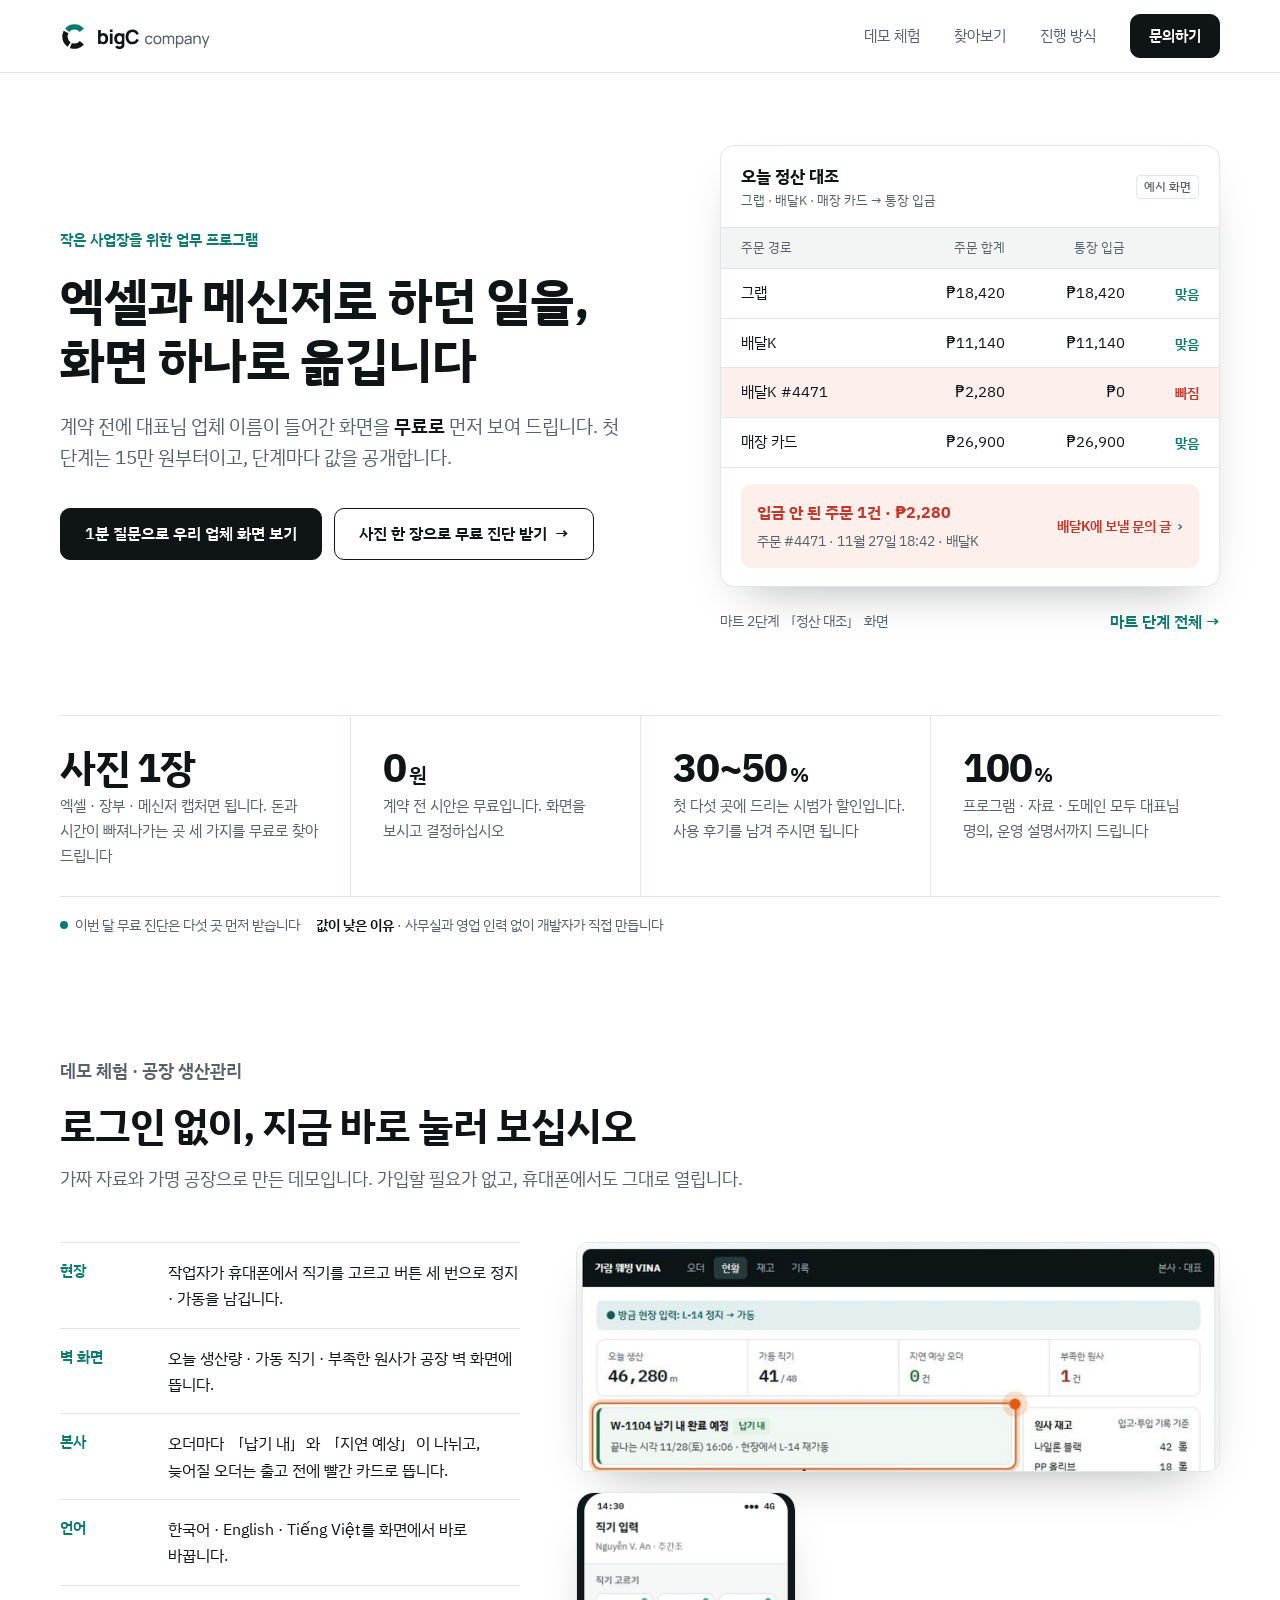
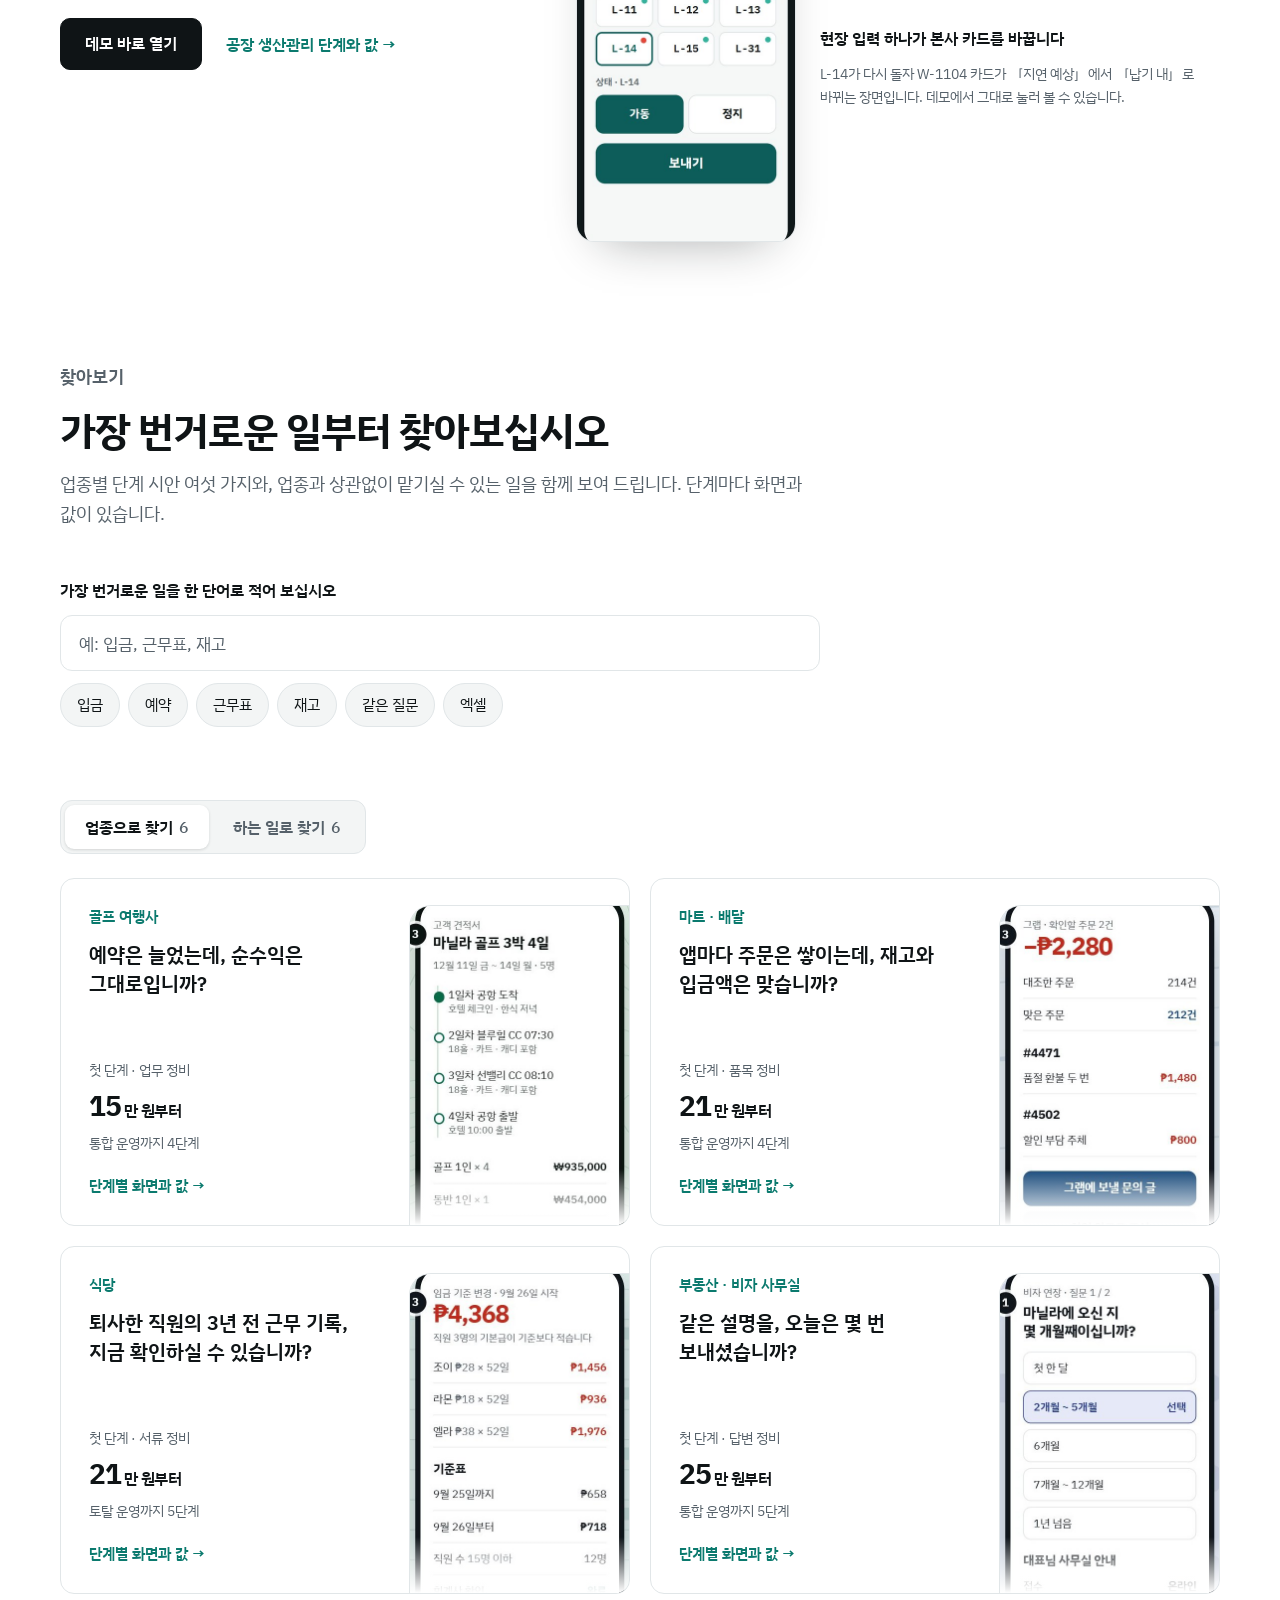
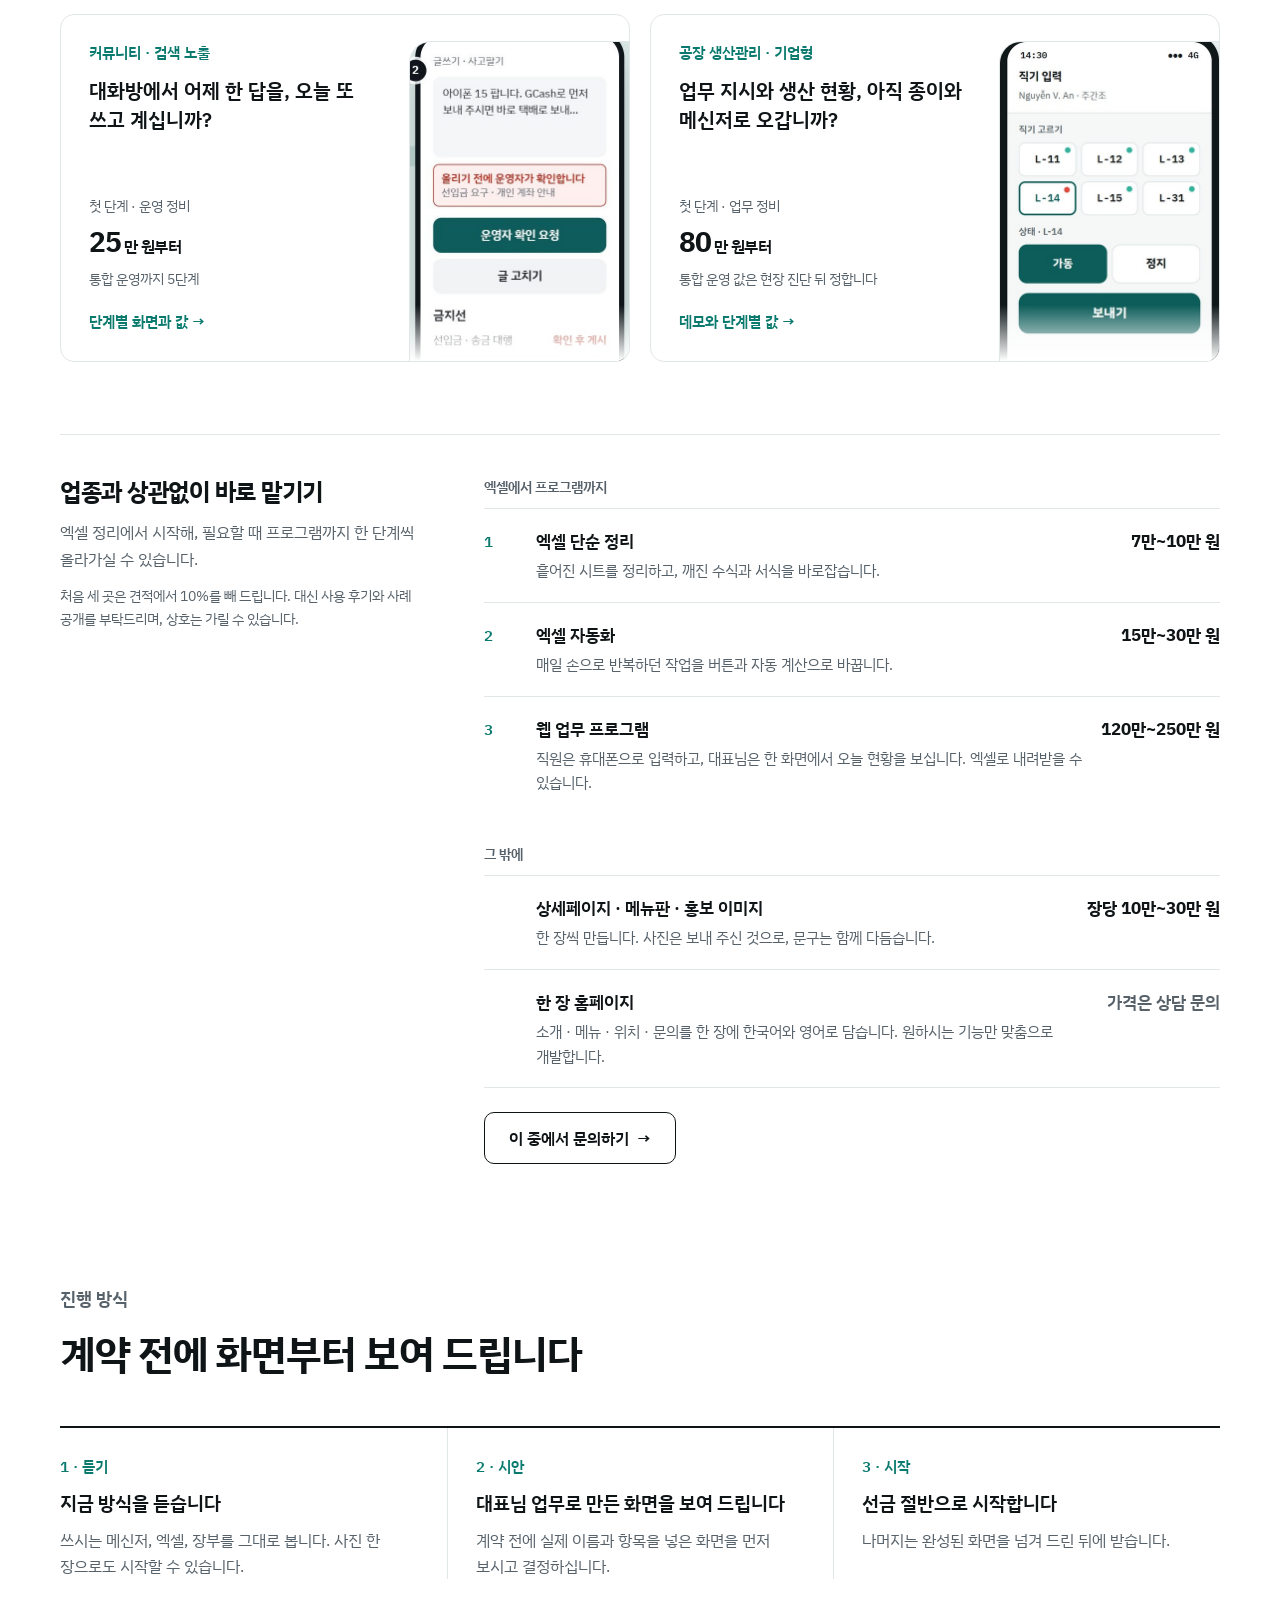
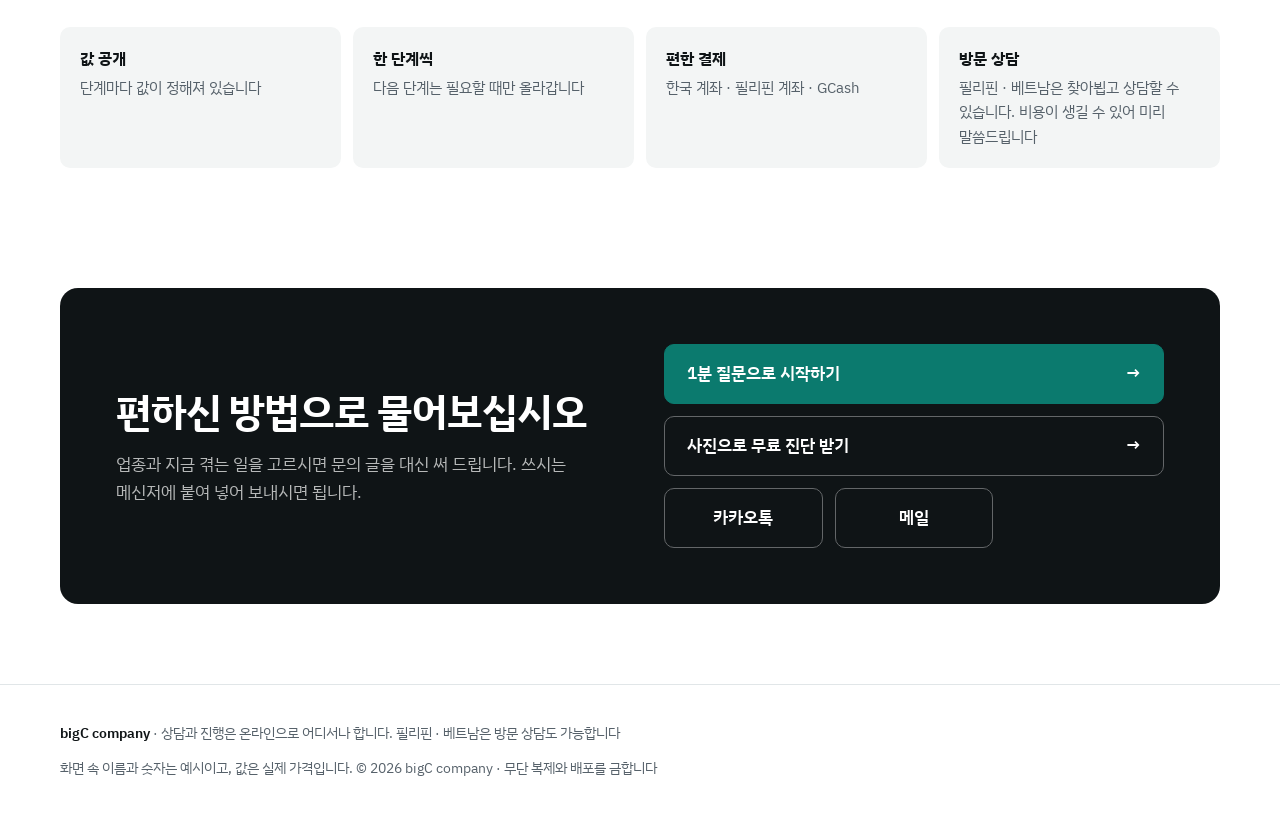
==== commit b3cfc513: "Contact: business email hello@bigclab.com" ====
--- a/index.html
+++ b/index.html
@@ -503,7 +503,7 @@
         <div class="opts">
           <a class="btn fill" href="./bot/">1분 질문으로 시작하기 <span class="ar" aria-hidden="true">→</span></a>
           <a class="btn" href="#ask" data-ask="diag">사진으로 무료 진단 받기 <span class="ar" aria-hidden="true">→</span></a>
-          <div class="routes"><a class="btn" href="#ask" data-ask="">카카오톡</a></div>
+          <div class="routes"><a class="btn" href="#ask" data-ask="">카카오톡</a><a class="btn" href="#ask" data-ask="">메일</a></div>
         </div>
       </div>
     </div>
